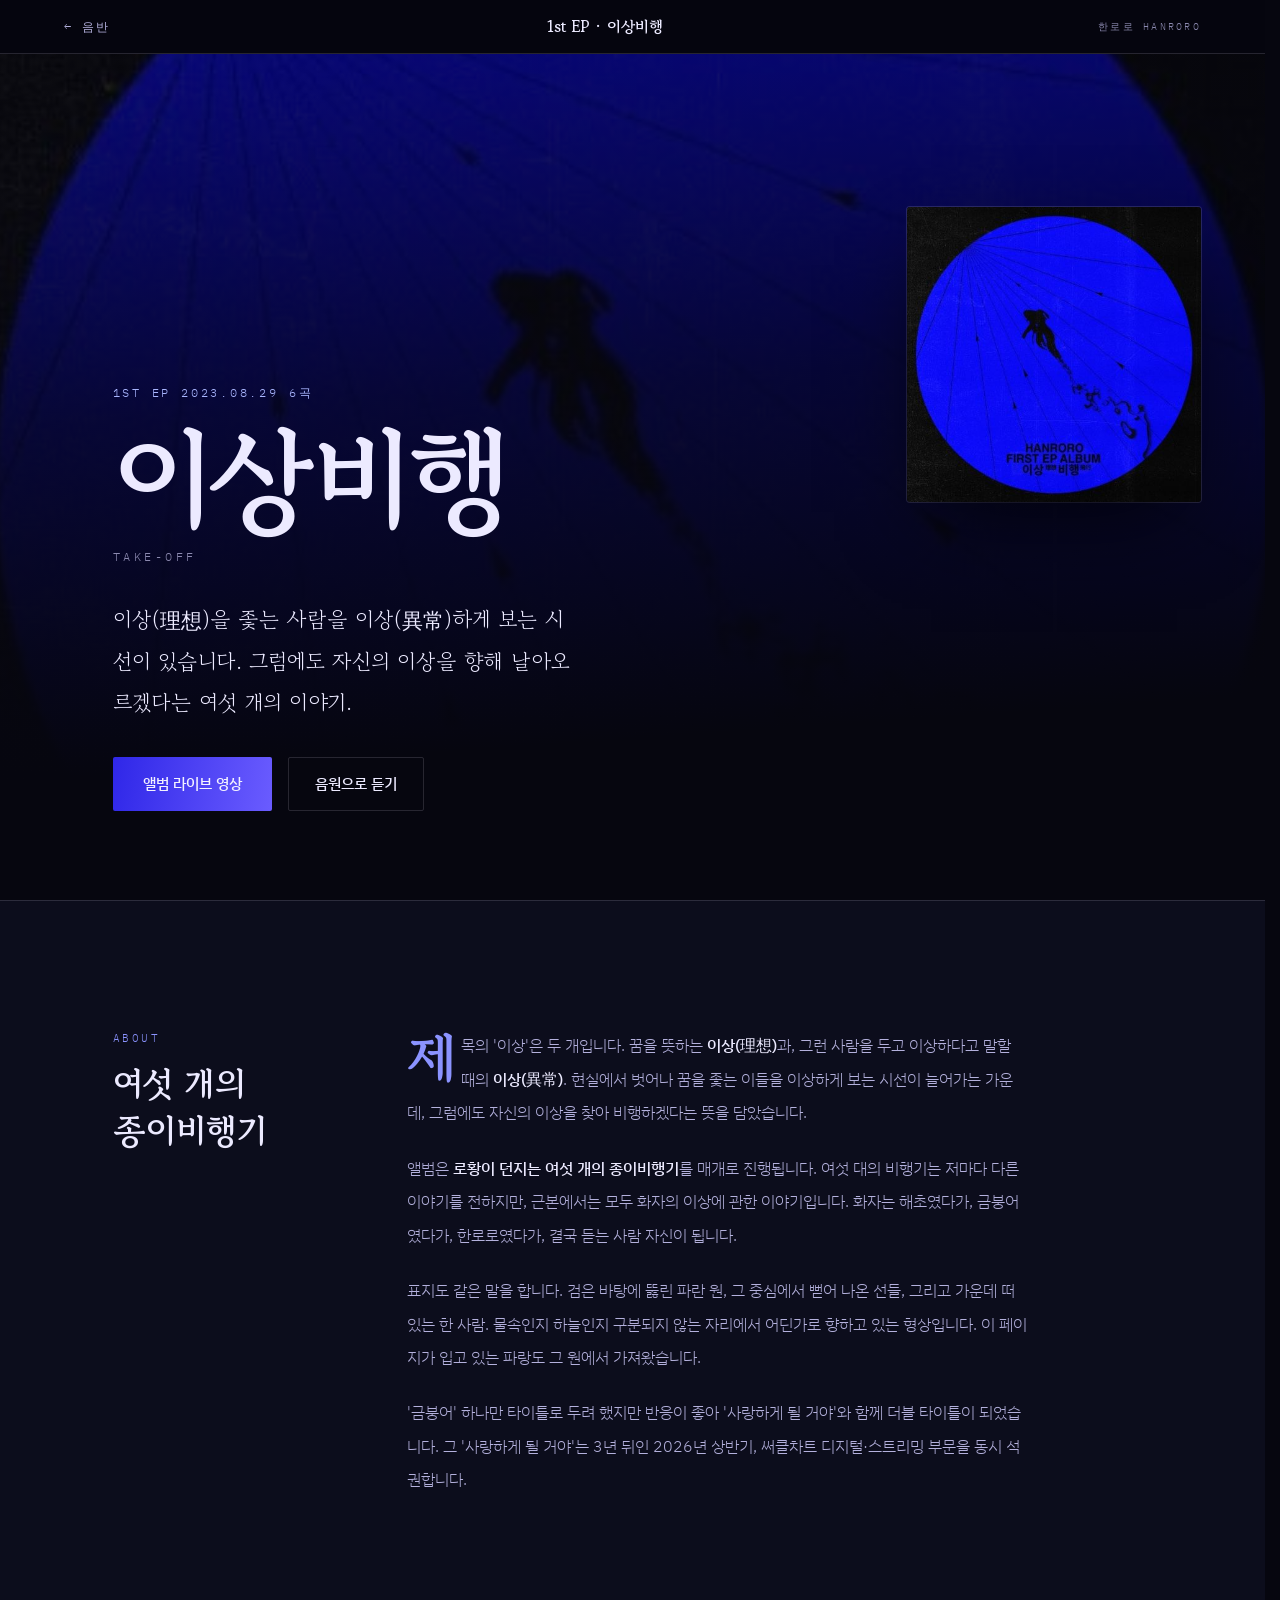
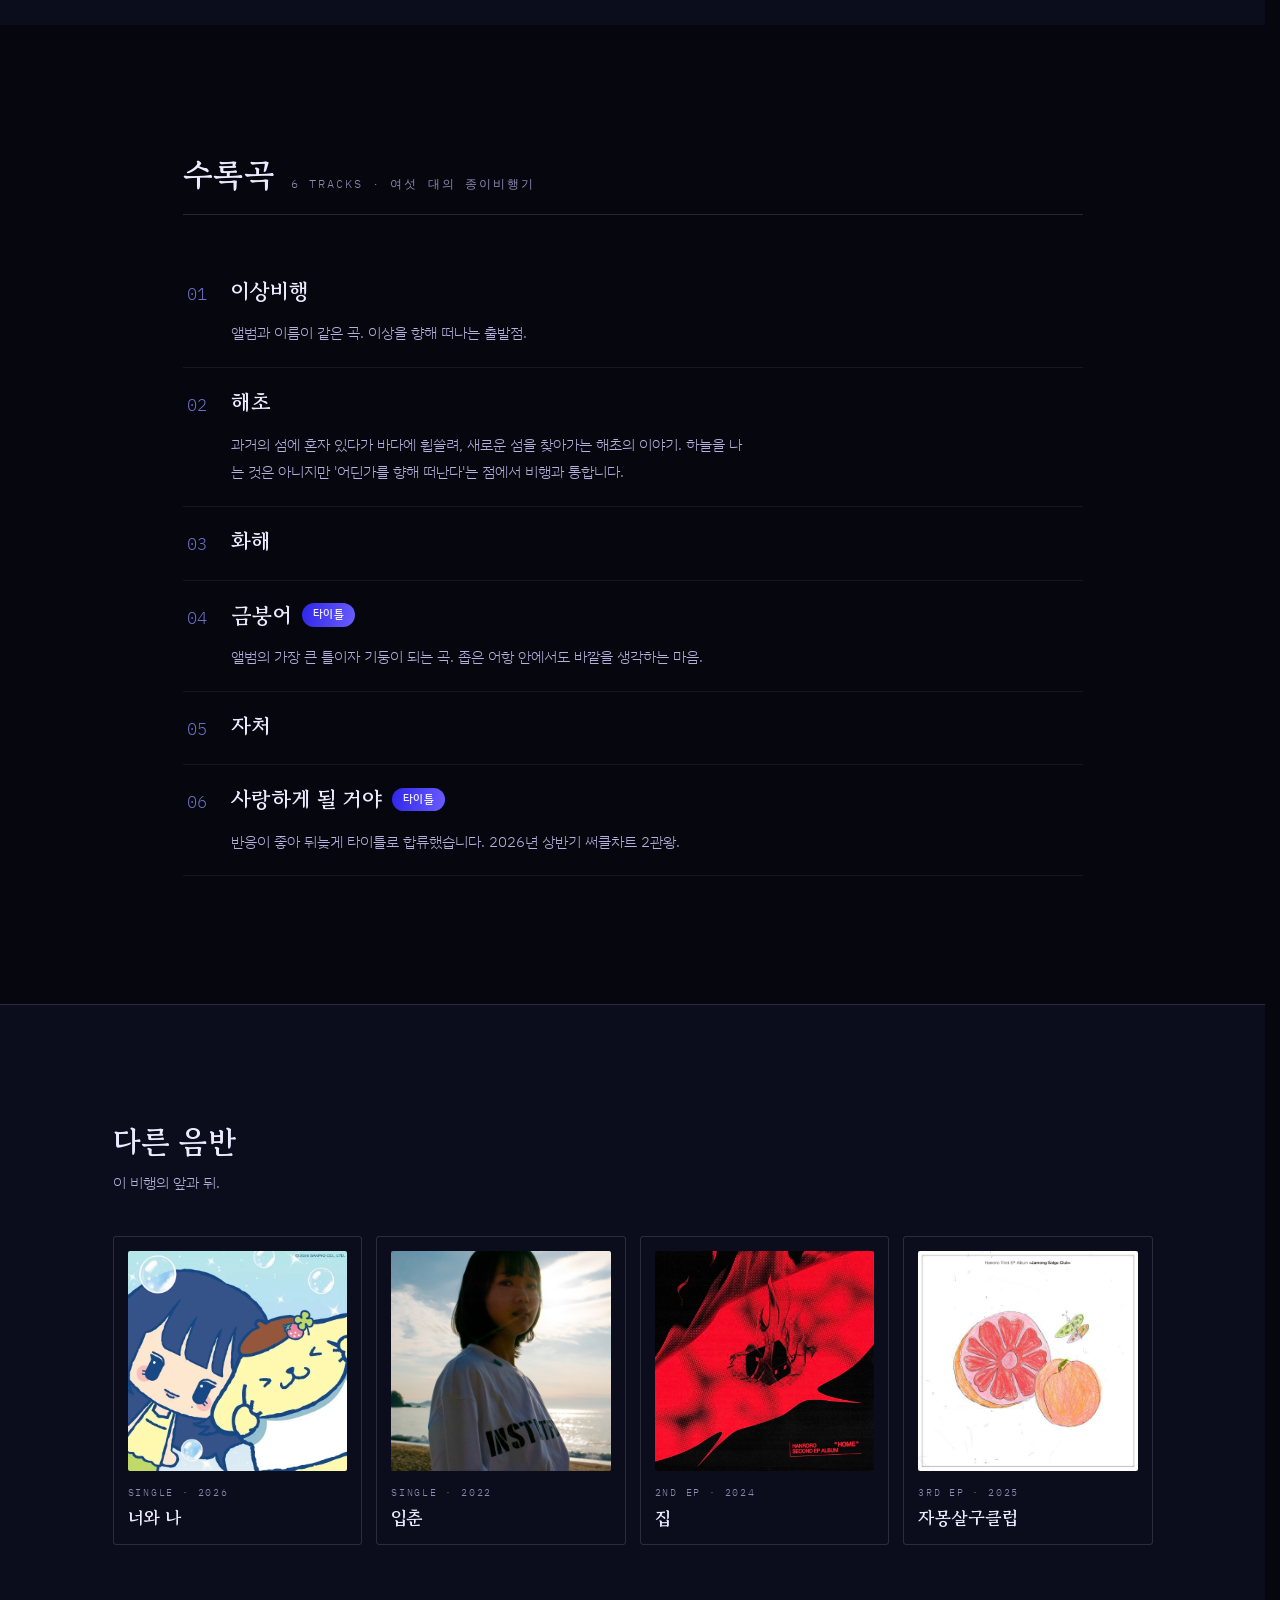
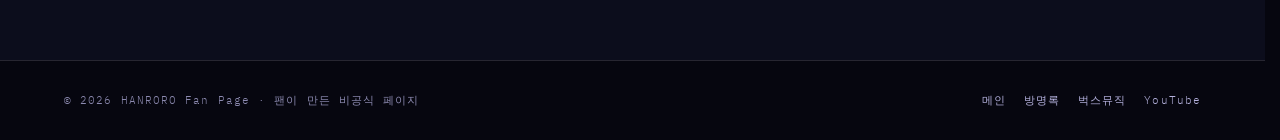
==== album-ep1.html @ 66813d61 "앨범 페이지 추가 및 디테일 조정" ====
<!DOCTYPE html>
<html lang="ko" data-album="ep1">
<head>
<meta charset="UTF-8">
<title>이상비행 — 한로로 HANRORO</title>
<meta name="viewport" content="width=device-width, initial-scale=1.0">
<meta name="description" content="한로로 1st EP 〈이상비행〉(2023.08.29) 앨범 소개와 수록곡 여섯 곡.">
<link rel="preconnect" href="https://fonts.googleapis.com">
<link rel="preconnect" href="https://fonts.gstatic.com" crossorigin>
<link href="https://fonts.googleapis.com/css2?family=Gowun+Batang:wght@400;700&family=IBM+Plex+Sans+KR:wght@300;400;500;600&family=IBM+Plex+Mono:wght@400;500&display=swap" rel="stylesheet">
<link rel="stylesheet" href="css/style.css">
<link rel="stylesheet" href="css/album.css">
<link rel="stylesheet" href="https://unpkg.com/aos@2.3.1/dist/aos.css">
</head>
<body>

<header class="ah">
  <a class="ah-back" href="index.html#records">← 음반</a>
  <span class="ah-mid">1st EP · 이상비행</span>
  <a class="ah-logo" href="index.html">한로로 HANRORO</a>
</header>

<section class="stage">
  <div class="stage-art" aria-hidden="true"></div>
  <figure class="stage-cover">
    <img src="img/cover-ep1.jpg" alt="〈이상비행〉 앨범 표지 — 검은 바탕에 파란 원과 잠수부">
  </figure>
  <div class="stage-inner">
    <p class="stage-kicker"><span>1st EP</span><span>2023.08.29</span><span>6곡</span></p>
    <h1 class="stage-title">이상비행</h1>
    <p class="stage-en">Take-off</p>
    <p class="stage-lede">
      이상(理想)을 좇는 사람을 이상(異常)하게 보는 시선이 있습니다.
      그럼에도 자신의 이상을 향해 날아오르겠다는 여섯 개의 이야기.
    </p>
    <div class="stage-actions">
      <a class="btn" href="https://www.youtube.com/watch?v=db3vhwQcQPM" target="_blank" rel="noopener">앨범 라이브 영상</a>
      <a class="btn btn-ghost" href="https://music.bugs.co.kr/artist/20155724/albums" target="_blank" rel="noopener">음원으로 듣기</a>
    </div>
  </div>
</section>

<section class="note">
  <div class="note-inner">
    <div class="note-head" data-aos="fade-up">
      <span class="note-eyebrow">About</span>
      <h2 class="note-title">여섯 개의<br>종이비행기</h2>
    </div>
    <div class="note-body" data-aos="fade-up">
      <p>
        제목의 '이상'은 두 개입니다. 꿈을 뜻하는 <strong>이상(理想)</strong>과,
        그런 사람을 두고 이상하다고 말할 때의 <strong>이상(異常)</strong>.
        현실에서 벗어나 꿈을 좇는 이들을 이상하게 보는 시선이 늘어가는 가운데,
        그럼에도 자신의 이상을 찾아 비행하겠다는 뜻을 담았습니다.
      </p>
      <p>
        앨범은 <strong>로황이 던지는 여섯 개의 종이비행기</strong>를 매개로 진행됩니다.
        여섯 대의 비행기는 저마다 다른 이야기를 전하지만,
        근본에서는 모두 화자의 이상에 관한 이야기입니다.
        화자는 해초였다가, 금붕어였다가, 한로로였다가, 결국 듣는 사람 자신이 됩니다.
      </p>
      <p>
        표지도 같은 말을 합니다. 검은 바탕에 뚫린 파란 원, 그 중심에서 뻗어 나온
        선들, 그리고 가운데 떠 있는 한 사람. 물속인지 하늘인지 구분되지 않는 자리에서
        어딘가로 향하고 있는 형상입니다. 이 페이지가 입고 있는 파랑도 그 원에서 가져왔습니다.
      </p>
      <p>
        '금붕어' 하나만 타이틀로 두려 했지만 반응이 좋아
        '사랑하게 될 거야'와 함께 더블 타이틀이 되었습니다.
        그 '사랑하게 될 거야'는 3년 뒤인 2026년 상반기,
        써클차트 디지털·스트리밍 부문을 동시 석권합니다.
      </p>
    </div>
  </div>
</section>

<section class="list">
  <div class="list-inner">
    <div class="list-head" data-aos="fade-up">
      <h2>수록곡</h2>
      <span class="list-meta">6 TRACKS · 여섯 대의 종이비행기</span>
    </div>
    <ol class="tl">
      <li data-aos="fade-up">
        <span class="tl-n">01</span>
        <h3>이상비행</h3>
        <p class="tl-note">앨범과 이름이 같은 곡. 이상을 향해 떠나는 출발점.</p>
      </li>
      <li data-aos="fade-up">
        <span class="tl-n">02</span>
        <h3>해초</h3>
        <p class="tl-note">과거의 섬에 혼자 있다가 바다에 휩쓸려, 새로운 섬을 찾아가는 해초의 이야기. 하늘을 나는 것은 아니지만 '어딘가를 향해 떠난다'는 점에서 비행과 통합니다.</p>
      </li>
      <li data-aos="fade-up">
        <span class="tl-n">03</span>
        <h3>화해</h3>
      </li>
      <li data-aos="fade-up">
        <span class="tl-n">04</span>
        <h3>금붕어 <span class="trk-flag">타이틀</span></h3>
        <p class="tl-note">앨범의 가장 큰 틀이자 기둥이 되는 곡. 좁은 어항 안에서도 바깥을 생각하는 마음.</p>
      </li>
      <li data-aos="fade-up">
        <span class="tl-n">05</span>
        <h3>자처</h3>
      </li>
      <li data-aos="fade-up">
        <span class="tl-n">06</span>
        <h3>사랑하게 될 거야 <span class="trk-flag">타이틀</span></h3>
        <p class="tl-note">반응이 좋아 뒤늦게 타이틀로 합류했습니다. 2026년 상반기 써클차트 2관왕.</p>
      </li>
    </ol>
  </div>
</section>

<section class="sibs">
  <div class="sibs-head">
    <h2>다른 음반</h2>
    <p>이 비행의 앞과 뒤.</p>
  </div>
  <div class="sib-grid">
    <a class="sib" href="album-youandi.html">
      <img src="img/cover-youandi.jpg" alt="" loading="lazy">
      <span class="k">Single · 2026</span>
      <h3>너와 나</h3>
    </a>
    <a class="sib" href="album-single.html">
      <img src="img/cover-single.jpg" alt="" loading="lazy">
      <span class="k">Single · 2022</span>
      <h3>입춘</h3>
    </a>
    <a class="sib" href="album-ep2.html">
      <img src="img/cover-ep2.jpg" alt="" loading="lazy">
      <span class="k">2nd EP · 2024</span>
      <h3>집</h3>
    </a>
    <a class="sib" href="album-ep3.html">
      <img src="img/cover-ep3.jpg" alt="" loading="lazy">
      <span class="k">3rd EP · 2025</span>
      <h3>자몽살구클럽</h3>
    </a>
  </div>
</section>

<footer class="af">
  <span>© 2026 HANRORO Fan Page · 팬이 만든 비공식 페이지</span>
  <span class="af-links">
    <a href="index.html">메인</a>
    <a href="guestbook.html">방명록</a>
    <a href="https://music.bugs.co.kr/artist/20155724" target="_blank" rel="noopener">벅스뮤직</a>
    <a href="https://www.youtube.com/channel/UCrDa_5OU-rhvXqWlPx5hgKQ" target="_blank" rel="noopener">YouTube</a>
  </span>
</footer>

<script src="https://unpkg.com/aos@2.3.1/dist/aos.js"></script>
<script>
  AOS.init({
    once: true, duration: 700, easing: 'ease-out-cubic', offset: 60,
    disable: () => window.matchMedia('(prefers-reduced-motion: reduce)').matches
  });
</script>

</body>
</html>
---- css/style.css ----
/* ============================================================
   한로로 HANRORO — 팬사이트
   컨셉: "쓰는 사람". 가사보다 산문을 먼저 쓰는 국문학도.
         페이지 전체를 한 권의 책처럼.
   팔레트: '입춘' — 아직 어두운데 봄이라 부르는 날.
         먹밤 바탕 위로 자몽(루비)·살구(앰버)의 여명이 튼다.
   ============================================================ */

:root {
  /* 브랜드 원색 — 자몽·살구 과육. 두 테마에서 동일하게 유지된다.
     채움(버튼·배지·그라디언트 선)에만 쓴다. 글자색으로는 쓰지 말 것. */
  --brand-1: #e05a7a;   /* 자몽 */
  --brand-2: #f0a45c;   /* 살구 */
  --btn-ink: #16121a;   /* 브랜드색으로 채운 면 위에 얹는 글자색 */

  --serif: 'Gowun Batang', 'Nanum Myeongjo', serif;
  --sans:  'IBM Plex Sans KR', 'Malgun Gothic', sans-serif;
  --mono:  'IBM Plex Mono', 'Nanum Gothic Coding', monospace;

  --gutter: clamp(20px, 6vw, 80px);
  --maxw: 1120px;
  --band: clamp(72px, 11vw, 140px);
}

/* ── 밤 (기본) — '입춘'. 아직 어두운데 봄이라 부르는 날 ────────── */
:root, :root[data-theme="dark"] {
  --bg:         #13141b;
  --surface:    #1a1b25;
  --surface-2:  #22232f;
  --text:       #f3ede3;
  --text-dim:   #a8a3b2;
  --text-far:   #8a8697;
  /* 글자용 강조 — 배경 대비를 맞춘 값 */
  --grapefruit: #e05a7a;
  --apricot:    #f0a45c;
  --line:       rgba(243,237,227,0.13);
  --line-soft:  rgba(243,237,227,0.07);

  --header-bg:  rgba(19,20,27,0.82);
  --photo-scrim: linear-gradient(transparent, rgba(19,20,27,0.9));
  --hero-filter: grayscale(0.35) contrast(1.06);
  --hero-veil:
    radial-gradient(120% 80% at 78% 18%, rgba(224,90,122,0.20) 0%, transparent 55%),
    radial-gradient(90% 70% at 12% 92%, rgba(240,164,92,0.18) 0%, transparent 60%),
    linear-gradient(180deg, rgba(19,20,27,0.72) 0%, rgba(19,20,27,0.58) 38%, rgba(19,20,27,0.95) 88%, #13141b 100%);
  --scrim:      rgba(10,10,14,0.55);
  --shadow-lift: 0 12px 30px rgba(224,90,122,0.30);
}

/* ── 낮 — 자몽살구클럽 표지의 과육색. 밝고 부드럽게 ──────────── */
:root[data-theme="light"] {
  --bg:         #fff7f3;
  --surface:    #fdeee6;
  --surface-2:  #f8ddd2;
  --text:       #3a2a2c;
  --text-dim:   #5e484c;
  --text-far:   #7f676b;
  /* 밝은 바탕에서 읽히도록 원색보다 어둡게 조정한 값 */
  --grapefruit: #c33a60;
  --apricot:    #94540b;
  --line:       rgba(58,42,44,0.15);
  --line-soft:  rgba(58,42,44,0.07);

  --header-bg:  rgba(255,247,243,0.85);
  --photo-scrim: linear-gradient(transparent, rgba(58,42,44,0.72));
  --hero-filter: saturate(1.05) contrast(1.02);
  --hero-veil:
    radial-gradient(120% 80% at 78% 18%, rgba(224,90,122,0.22) 0%, transparent 58%),
    radial-gradient(90% 70% at 12% 92%, rgba(240,164,92,0.28) 0%, transparent 62%),
    linear-gradient(180deg, rgba(255,247,243,0.82) 0%, rgba(255,247,243,0.74) 38%, rgba(255,247,243,0.95) 88%, #fff7f3 100%);
  --scrim:      rgba(90,60,62,0.35);
  --shadow-lift: 0 12px 30px rgba(195,58,96,0.24);
}

/* 테마 전환 시 색이 툭 끊기지 않게 */
body, header, .link-card, .record, .gb-entry, .swal2-popup {
  transition:background-color .32s ease, color .32s ease, border-color .32s ease;
}

* { margin:0; padding:0; box-sizing:border-box; }

html {
  scroll-behavior:smooth;
  scrollbar-gutter:stable;
  scroll-padding-top:90px;
}

body {
  font-family:var(--sans);
  font-weight:300;
  background:var(--bg);
  color:var(--text);
  line-height:1.75;
  -webkit-font-smoothing:antialiased;
  overflow-x:hidden;
}

h1, h2, h3, h4 { font-family:var(--serif); font-weight:700; line-height:1.35; }
img { display:block; max-width:100%; }
ul, ol { list-style:none; }

a { color:inherit; }
a:focus-visible,
button:focus-visible,
input:focus-visible,
textarea:focus-visible {
  outline:2px solid var(--apricot);
  outline-offset:3px;
  border-radius:2px;
}

/* ── 원고지 — 이 사이트의 시그니처.
      국문학도가 쓰던 200자 원고지 칸. 순수 CSS. ────────────── */
.manuscript {
  background-image:
    repeating-linear-gradient(to right,  var(--line-soft) 0 1px, transparent 1px 46px),
    repeating-linear-gradient(to bottom, var(--line-soft) 0 1px, transparent 1px 46px);
  background-position:center;
}

/* ── 공통 레이아웃 ─────────────────────────────────────────── */
.band { padding:var(--band) var(--gutter); }
.wrap { max-width:var(--maxw); margin:0 auto; }
.wrap-narrow { max-width:720px; margin:0 auto; }

.eyebrow {
  font-family:var(--mono);
  font-size:0.7rem;
  font-weight:500;
  letter-spacing:0.24em;
  text-transform:uppercase;
  color:var(--grapefruit);
  display:block;
  margin-bottom:14px;
}
.band-title {
  font-size:clamp(1.85rem, 4vw, 2.7rem);
  letter-spacing:-0.01em;
  margin-bottom:12px;
}
.band-sub {
  color:var(--text-dim);
  font-size:1rem;
  max-width:56ch;
  margin-bottom:clamp(38px, 6vw, 64px);
}

/* ── 헤더 ─────────────────────────────────────────────────── */
header {
  position:sticky; top:0; z-index:50;
  display:flex; align-items:center; justify-content:space-between;
  gap:20px;
  padding:16px var(--gutter);
  background:var(--header-bg);
  backdrop-filter:blur(14px) saturate(1.3);
  border-bottom:1px solid var(--line);
}
header .logo {
  font-family:var(--serif);
  font-size:1.15rem; font-weight:700; letter-spacing:0.02em;
  color:var(--text); text-decoration:none;
  display:flex; align-items:baseline; gap:9px;
  flex-shrink:0;
}
header .logo em {
  font-family:var(--mono); font-style:normal;
  font-size:0.62rem; font-weight:400; letter-spacing:0.22em;
  color:var(--text-far);
}
header nav { display:flex; flex-wrap:wrap; justify-content:flex-end; gap:4px 26px; }
header nav a {
  color:var(--text-dim); text-decoration:none;
  font-size:0.87rem; font-weight:400;
  position:relative; padding:2px 0;
  transition:color .22s ease;
}
header nav a::after {
  content:''; position:absolute; left:0; bottom:0;
  width:100%; height:1px; background:var(--grapefruit);
  transform:scaleX(0); transform-origin:right;
  transition:transform .28s cubic-bezier(.4,0,.2,1);
}
header nav a:hover { color:var(--text); }
header nav a:hover::after { transform:scaleX(1); transform-origin:left; }
header nav a.is-current { color:var(--apricot); }

.head-right { display:flex; align-items:center; gap:clamp(14px, 2.5vw, 26px); }

/* 테마 토글 — 해/달이 교차하며 회전한다 */
.theme-toggle {
  position:relative; flex-shrink:0;
  width:38px; height:38px; padding:0;
  display:grid; place-items:center;
  background:none; border:1px solid var(--line); border-radius:50%;
  color:var(--text-dim); cursor:pointer;
  transition:color .22s ease, border-color .22s ease, background .22s ease;
}
.theme-toggle:hover { color:var(--apricot); border-color:var(--apricot); background:var(--surface); }
.theme-toggle svg {
  grid-area:1/1; width:17px; height:17px;
  transition:opacity .3s ease, transform .45s cubic-bezier(.4,0,.2,1);
}
/* 밤에는 달, 낮에는 해 */
.theme-toggle .i-sun  { opacity:0; transform:rotate(-70deg) scale(0.5); }
.theme-toggle .i-moon { opacity:1; transform:rotate(0) scale(1); }
:root[data-theme="light"] .theme-toggle .i-sun  { opacity:1; transform:rotate(0) scale(1); }
:root[data-theme="light"] .theme-toggle .i-moon { opacity:0; transform:rotate(70deg) scale(0.5); }

/* ── 둥둥 뜨는 배지 ────────────────────────────────────────── */
.badge {
  position:absolute; z-index:3;
  font-family:var(--mono); font-size:0.64rem; font-weight:500;
  letter-spacing:0.13em; white-space:nowrap;
  padding:7px 15px; border-radius:999px;
  animation:badge-float 3.6s ease-in-out infinite;
}
.badge-solid {
  background:linear-gradient(100deg, var(--brand-1), var(--brand-2));
  color:var(--btn-ink); box-shadow:0 10px 26px rgba(224,90,122,0.34);
}
.badge-ghost {
  background:var(--surface); color:var(--text);
  border:1px solid var(--line);
  box-shadow:0 8px 22px var(--scrim);
}
/* 위치 — 사진 모서리에 살짝 걸치게 */
.badge-tl { top:16px;    left:-14px;  transform:rotate(-5deg); }
.badge-br { bottom:18px; right:-14px; transform:rotate(3deg); }
.badge-tr { top:18px;    right:16px; }
/* 히어로 오른쪽 빈 공간 — 가장 최근 성과를 띄운다 */
.hero-badge { top:clamp(88px, 15vh, 160px); right:var(--gutter); }
.badge-float-2 { animation-delay:-1.2s; }
.badge-float-3 { animation-delay:-2.4s; }

/* 회전이 걸린 배지는 회전을 유지한 채 떠야 한다 */
@keyframes badge-float {
  0%,100% { translate:0 0; }
  50%     { translate:0 -8px; }
}

/* ── 히어로 ───────────────────────────────────────────────── */
.hero {
  position:relative;
  min-height:clamp(560px, 92vh, 900px);
  display:flex; align-items:flex-end;
  padding:var(--gutter);
  padding-bottom:clamp(48px, 8vw, 96px);
  overflow:hidden;
}
.hero-bg {
  position:absolute; inset:0;
  background:url('../img/background.jpg') center 22%/cover no-repeat;
  filter:var(--hero-filter);
  transform:scale(1.04);
}
/* 테마 바탕이 사진을 덮고, 그 위로 자몽·살구 여명이 번진다 */
.hero-veil { position:absolute; inset:0; background:var(--hero-veil); }
.hero-grid { position:absolute; inset:0; opacity:0.55; }

.hero-inner { position:relative; z-index:2; width:100%; max-width:var(--maxw); margin:0 auto; }

.hero-mark {
  font-family:var(--mono);
  font-size:0.7rem; letter-spacing:0.3em; text-transform:uppercase;
  color:var(--apricot);
  display:flex; align-items:center; gap:14px;
  margin-bottom:22px;
}
.hero-mark::before {
  content:''; width:clamp(28px, 6vw, 56px); height:1px;
  background:var(--apricot); opacity:0.7;
}
.hero h1 {
  font-size:clamp(3.4rem, 14vw, 9rem);
  line-height:0.94;
  letter-spacing:-0.02em;
  margin-bottom:26px;
}
.hero h1 .rr {
  /* 이름의 '로로' = 길 로(路). 여명색으로 물든다. */
  background:linear-gradient(100deg, var(--grapefruit) 0%, var(--apricot) 100%);
  -webkit-background-clip:text; background-clip:text;
  -webkit-text-fill-color:transparent;
}
.hero-lede {
  font-family:var(--serif);
  font-size:clamp(1.05rem, 2.3vw, 1.45rem);
  line-height:1.9;
  color:var(--text);
  max-width:34ch;
  margin-bottom:14px;
}
.hero-meta {
  font-family:var(--mono);
  font-size:0.76rem; letter-spacing:0.06em;
  color:var(--text-far);
  margin-bottom:36px;
}
.hero-actions { display:flex; flex-wrap:wrap; align-items:center; gap:14px 22px; }

.btn {
  display:inline-flex; align-items:center; gap:10px;
  padding:14px 30px;
  font-family:var(--sans); font-size:0.92rem; font-weight:500;
  text-decoration:none; border:none; border-radius:2px; cursor:pointer;
  background:linear-gradient(100deg, var(--brand-1) 0%, var(--brand-2) 100%);
  color:var(--btn-ink);
  transition:transform .22s ease, box-shadow .22s ease;
}
.btn:hover { transform:translateY(-2px); box-shadow:var(--shadow-lift); }
.btn-ghost {
  background:none; color:var(--text);
  border:1px solid var(--line);
  padding:13px 26px;
}
.btn-ghost:hover { border-color:var(--apricot); color:var(--apricot); box-shadow:none; }

.hero-scroll {
  position:absolute; right:var(--gutter); bottom:clamp(48px, 8vw, 96px); z-index:2;
  font-family:var(--mono); font-size:0.64rem; letter-spacing:0.24em;
  color:var(--text-far); text-transform:uppercase;
  writing-mode:vertical-rl;
  display:flex; align-items:center; gap:12px;
}
.hero-scroll::after {
  content:''; width:1px; height:52px;
  background:linear-gradient(var(--text-far), transparent);
}

/* ── 프로필 ───────────────────────────────────────────────── */
.about { background:var(--bg); }
.about-grid {
  display:grid; grid-template-columns:minmax(0,340px) minmax(0,1fr);
  gap:clamp(32px, 5vw, 68px); align-items:start;
}
.about-photo { position:relative; }
.about-photo img {
  width:100%; aspect-ratio:3/4; object-fit:cover;
  border-radius:2px;
  filter:saturate(0.92);
}
.about-photo figcaption {
  font-family:var(--mono); font-size:0.68rem; letter-spacing:0.14em;
  color:var(--text-far); margin-top:12px;
}
.about-body p {
  font-size:1.02rem; line-height:2; color:var(--text-dim);
  margin-bottom:18px; max-width:62ch;
}
.about-body p strong { color:var(--text); font-weight:500; }

.about-meta {
  display:grid; grid-template-columns:repeat(auto-fit, minmax(150px,1fr));
  gap:1px; margin:34px 0;
  background:var(--line); border:1px solid var(--line);
}
.about-meta div { background:var(--bg); padding:16px 18px; }
.about-meta dt {
  font-family:var(--mono); font-size:0.64rem; letter-spacing:0.18em;
  text-transform:uppercase; color:var(--text-far); margin-bottom:6px;
}
.about-meta dd { font-size:0.94rem; color:var(--text); }

.pull {
  border-left:2px solid var(--grapefruit);
  padding:6px 0 6px 24px;
  margin-top:34px;
}
.pull p {
  font-family:var(--serif); font-size:clamp(1.1rem, 2.2vw, 1.35rem);
  line-height:1.9; color:var(--text); margin-bottom:12px;
}
.pull cite {
  font-family:var(--mono); font-style:normal;
  font-size:0.68rem; letter-spacing:0.12em; color:var(--text-far);
}

/* ── 자몽살구클럽 — 시그니처 섹션 ───────────────────────────── */
.club {
  position:relative;
  background:var(--surface);
  border-top:1px solid var(--line);
  border-bottom:1px solid var(--line);
  text-align:center;
  overflow:hidden;
}
.club-grid { position:absolute; inset:0; opacity:0.6; }
.club-glow {
  position:absolute; left:50%; top:-30%;
  width:min(760px, 130vw); aspect-ratio:1; transform:translateX(-50%);
  background:radial-gradient(circle, rgba(224,90,122,0.14) 0%, transparent 62%);
  pointer-events:none;
}
.club-inner { position:relative; z-index:1; }

.formula {
  font-family:var(--serif); font-weight:700;
  font-size:clamp(3rem, 12vw, 7rem);
  line-height:1; letter-spacing:0.04em;
  margin:8px 0 26px;
  display:flex; align-items:center; justify-content:center;
  gap:clamp(10px, 3vw, 26px); flex-wrap:wrap;
}
.formula .z { color:var(--text-far); }
.formula .op { color:var(--text-far); font-size:0.62em; }
.formula .inf {
  background:linear-gradient(100deg, var(--grapefruit), var(--apricot));
  -webkit-background-clip:text; background-clip:text;
  -webkit-text-fill-color:transparent;
}
.club-read {
  font-family:var(--serif);
  font-size:clamp(1.1rem, 2.6vw, 1.6rem);
  line-height:1.95; color:var(--text);
  max-width:30ch; margin:0 auto 22px;
}
.club-note {
  color:var(--text-dim); font-size:0.98rem; line-height:2;
  max-width:56ch; margin:0 auto 30px;
}
.club-tags { display:flex; flex-wrap:wrap; justify-content:center; gap:8px; }
.tag {
  font-family:var(--mono); font-size:0.72rem; letter-spacing:0.06em;
  padding:6px 14px; border:1px solid var(--line); border-radius:999px;
  color:var(--text-dim);
}
.tag-hot { border-color:rgba(224,90,122,0.5); color:var(--grapefruit); }

/* ── 음반 ─────────────────────────────────────────────────── */
.records { background:var(--bg); }
.record {
  display:grid; grid-template-columns:clamp(72px, 9vw, 104px) minmax(0,1fr) auto;
  gap:clamp(18px, 3.5vw, 36px); align-items:start;
  padding:clamp(26px, 4vw, 40px) 0;
  border-top:1px solid var(--line);
  text-decoration:none;
  transition:background .28s ease;
}
.record:last-of-type { border-bottom:1px solid var(--line); }
.record:hover { background:rgba(243,237,227,0.025); }
.record .cover { transition:transform .3s cubic-bezier(.2,.8,.3,1); }
.record:hover .cover { transform:translateY(-3px) scale(1.03); }
.record-no {
  display:block;
  font-family:var(--mono); font-size:0.7rem; letter-spacing:0.18em;
  text-transform:uppercase; color:var(--text-far); margin-bottom:6px;
}
.record-title {
  font-size:clamp(1.4rem, 3.2vw, 2.1rem);
  margin-bottom:8px;
  transition:color .24s ease;
}
.record:hover .record-title { color:var(--apricot); }
.record-desc { color:var(--text-dim); font-size:0.96rem; max-width:54ch; }
.record-tracks { display:flex; flex-wrap:wrap; gap:6px; margin-top:16px; }
.record-tracks li {
  font-family:var(--mono); font-size:0.72rem;
  color:var(--text-far);
  padding:4px 10px; border:1px solid var(--line-soft); border-radius:2px;
}
.record-tracks li.is-title {
  color:var(--apricot); border-color:rgba(240,164,92,0.35);
}
.record-date {
  font-family:var(--mono); font-size:0.74rem; letter-spacing:0.08em;
  color:var(--text-far); padding-top:11px; white-space:nowrap;
}

/* ── 앨범 커버 — 실제 표지 이미지(img/cover-*.jpg) ────────────
   브랜드 그라디언트는 이미지가 뜨기 전 자리를 잡아두는 바탕이다.
   ─────────────────────────────────────────────────────────── */
.cover {
  position:relative; aspect-ratio:1; overflow:hidden;
  background:linear-gradient(155deg, var(--brand-1), var(--brand-2));
  border-radius:3px; isolation:isolate;
}
.cover img { position:absolute; inset:0; width:100%; height:100%; object-fit:cover; }
.cover-sm { border-radius:2px; }

/* ── 행보 (타임라인) ───────────────────────────────────────── */
.activity { background:var(--surface); border-top:1px solid var(--line); }
.timeline { position:relative; max-width:760px; margin:0 auto; }
.timeline::before {
  content:''; position:absolute; left:7px; top:8px; bottom:8px; width:1px;
  background:linear-gradient(var(--grapefruit), var(--apricot), var(--line));
  opacity:0.45;
}
.tl-item { position:relative; padding:0 0 clamp(28px,4vw,40px) 40px; }
.tl-item:last-child { padding-bottom:0; }
.tl-item::before {
  content:''; position:absolute; left:3px; top:9px;
  width:9px; height:9px; border-radius:50%;
  background:var(--text-far); border:2px solid var(--surface);
  box-shadow:0 0 0 3px var(--surface);
}
.tl-item.is-next::before { background:var(--grapefruit); }
.tl-date {
  font-family:var(--mono); font-size:0.73rem; letter-spacing:0.1em;
  color:var(--text-far);
  display:flex; align-items:center; flex-wrap:wrap; gap:9px;
}
.tl-flag {
  font-family:var(--mono); font-size:0.62rem; font-weight:500;
  letter-spacing:0.14em; text-transform:uppercase;
  /* 채움 칩으로 두면 밤/낮 중 한쪽에서 대비가 4.5:1 아래로 떨어진다 → 외곽선 */
  color:var(--grapefruit); background:none;
  border:1px solid var(--grapefruit);
  padding:2px 9px; border-radius:999px;
}
.tl-item h3 { font-size:clamp(1.1rem, 2.2vw, 1.3rem); margin:8px 0 6px; }
/* :not(.tl-date) — 날짜도 <p>라서, 특정도 높은 이 규칙이 .tl-date를 덮어쓴다 */
.tl-item p:not(.tl-date) { color:var(--text-dim); font-size:0.94rem; max-width:56ch; }

/* ── 링크 그리드 ──────────────────────────────────────────── */
.links { background:var(--bg); }
/* 카드 6개가 3열 2행, 사진은 오른쪽 열에서 2행을 세로로 관통 */
.link-grid {
  display:grid;
  grid-template-columns:repeat(3, minmax(0,1fr)) minmax(190px, 0.9fr);
  gap:1px; background:var(--line); border:1px solid var(--line);
}
.link-card {
  background:var(--bg); padding:clamp(24px,3.5vw,34px);
  text-decoration:none; display:flex; flex-direction:column; gap:9px;
  transition:background .28s ease;
}
.link-card:hover { background:var(--surface-2); }
.link-card .k {
  font-family:var(--mono); font-size:0.66rem; letter-spacing:0.18em;
  text-transform:uppercase; color:var(--grapefruit);
}
.link-card h3 { font-size:1.18rem; transition:color .24s ease; }
.link-card:hover h3 { color:var(--apricot); }
.link-card p { color:var(--text-dim); font-size:0.9rem; line-height:1.8; }
.link-card .go {
  font-family:var(--mono); font-size:0.72rem; color:var(--text-far);
  margin-top:auto; padding-top:12px;
  transition:color .24s ease, transform .24s ease;
}
.link-card:hover .go { color:var(--apricot); transform:translateX(4px); }

.link-photo {
  grid-column:4; grid-row:1 / span 2;
  position:relative; overflow:hidden; background:var(--surface-2); min-height:230px;
}
.link-photo img {
  position:absolute; inset:0; width:100%; height:100%; object-fit:cover;
  filter:saturate(0.9); transition:transform .8s cubic-bezier(.2,.7,.3,1);
}
.link-photo:hover img { transform:scale(1.05); }
.link-photo figcaption {
  position:absolute; left:0; right:0; bottom:0; z-index:1;
  padding:20px 22px;
  background:linear-gradient(transparent, rgba(19,20,27,0.9));
  font-family:var(--mono); font-size:0.7rem; letter-spacing:0.14em;
  color:var(--text);
}

/* ── 방명록 CTA ───────────────────────────────────────────── */
.cta {
  background:var(--surface);
  border-top:1px solid var(--line);
  text-align:center;
}
.cta h2 { font-size:clamp(1.7rem, 4vw, 2.5rem); margin-bottom:14px; }
.cta p { color:var(--text-dim); max-width:46ch; margin:0 auto 30px; }

/* ── 푸터 ─────────────────────────────────────────────────── */
footer {
  background:var(--bg);
  border-top:1px solid var(--line);
  padding:clamp(44px,6vw,68px) var(--gutter) 34px;
}
.foot-grid {
  max-width:var(--maxw); margin:0 auto;
  display:flex; flex-wrap:wrap; justify-content:space-between; gap:32px;
  padding-bottom:32px; border-bottom:1px solid var(--line);
}
.foot-brand .logo {
  font-family:var(--serif); font-size:1.3rem; font-weight:700;
  color:var(--text); text-decoration:none;
}
.foot-brand p {
  font-family:var(--mono); font-size:0.7rem; letter-spacing:0.12em;
  color:var(--text-far); margin-top:8px;
}
.foot-col h4 {
  font-family:var(--mono); font-size:0.64rem; font-weight:500;
  letter-spacing:0.2em; text-transform:uppercase;
  color:var(--text-far); margin-bottom:14px;
}
.foot-col a {
  display:block; color:var(--text-dim); text-decoration:none;
  font-size:0.88rem; padding:4px 0;
  transition:color .2s ease;
}
.foot-col a:hover { color:var(--apricot); }
.foot-base {
  max-width:var(--maxw); margin:0 auto; padding-top:24px;
  display:flex; flex-wrap:wrap; justify-content:space-between; gap:10px;
  font-family:var(--mono); font-size:0.68rem; letter-spacing:0.06em;
  color:var(--text-far);
}

/* ── 방명록 ───────────────────────────────────────────────── */
.guestbook { background:var(--bg); }
.gb-form {
  max-width:640px; margin:0 auto clamp(44px,6vw,66px);
  display:flex; flex-direction:column; gap:12px;
}
.gb-form input, .gb-form textarea {
  font-family:var(--sans); font-weight:300; font-size:0.98rem;
  color:var(--text);
  padding:15px 17px;
  border:1px solid var(--line); border-radius:2px;
  background:var(--surface);
  transition:border-color .22s ease, background .22s ease;
}
.gb-form input::placeholder, .gb-form textarea::placeholder { color:var(--text-far); }
.gb-form textarea { resize:vertical; min-height:120px; line-height:1.85; }
.gb-form input:focus, .gb-form textarea:focus {
  outline:none; border-color:var(--grapefruit); background:var(--surface-2);
}
.gb-form button {
  align-self:flex-start; margin-top:4px;
  padding:14px 32px;
  font-family:var(--sans); font-size:0.92rem; font-weight:500;
  border:none; border-radius:2px; cursor:pointer;
  background:linear-gradient(100deg, var(--grapefruit), var(--apricot));
  color:#16121a;
  transition:transform .22s ease, box-shadow .22s ease;
}
.gb-form button:hover { transform:translateY(-2px); box-shadow:var(--shadow-lift); }

.gb-list { max-width:760px; margin:0 auto; display:flex; flex-direction:column; }
.gb-entry {
  border-top:1px solid var(--line);
  padding:24px 0;
}
.gb-entry:last-child { border-bottom:1px solid var(--line); }
.gb-entry-head {
  display:flex; justify-content:space-between; align-items:baseline;
  gap:12px; margin-bottom:10px;
}
.gb-entry-name {
  font-family:var(--serif); font-weight:700; font-size:1.05rem;
  color:var(--apricot);
}
.gb-entry-time {
  font-family:var(--mono); font-size:0.7rem; letter-spacing:0.05em;
  color:var(--text-far); white-space:nowrap;
}
.gb-entry-msg {
  color:var(--text-dim); line-height:1.95; font-size:0.98rem;
  word-break:break-word; white-space:pre-wrap;
}
/* 인라인 편집 중에는 pre-wrap 해제 — 템플릿 리터럴 들여쓰기가
   빈 줄로 새어나오는 것을 막는다 */
.gb-entry-msg:has(.gb-edit-textarea) { white-space:normal; }
.gb-empty {
  text-align:center; color:var(--text-far);
  font-family:var(--serif); font-size:1.05rem;
  padding:56px 20px; border-top:1px solid var(--line);
}

.gb-entry-actions { display:flex; gap:8px; margin-top:14px; }
.gb-entry-actions button, .gb-edit-actions button {
  font-family:var(--mono); font-size:0.7rem; letter-spacing:0.08em;
  border:1px solid var(--line); background:none; color:var(--text-far);
  border-radius:2px; padding:6px 14px; cursor:pointer;
  transition:color .2s ease, border-color .2s ease;
}
.gb-btn-edit:hover { color:var(--apricot); border-color:var(--apricot); }
.gb-btn-delete:hover { color:var(--grapefruit); border-color:var(--grapefruit); }

.gb-edit-textarea, .gb-edit-password {
  width:100%; font-family:var(--sans); font-weight:300; color:var(--text);
  padding:12px 14px; border:1px solid var(--line); border-radius:2px;
  background:var(--surface); margin-bottom:8px;
}
.gb-edit-textarea { font-size:0.96rem; resize:vertical; min-height:90px; line-height:1.85; }
.gb-edit-password { font-size:0.9rem; }
.gb-edit-textarea::placeholder, .gb-edit-password::placeholder { color:var(--text-far); }
.gb-edit-textarea:focus, .gb-edit-password:focus { outline:none; border-color:var(--grapefruit); }
.gb-edit-actions { display:flex; gap:8px; }
.gb-btn-save:hover { color:var(--apricot); border-color:var(--apricot); }
.gb-btn-cancel:hover { color:var(--text); border-color:var(--text-dim); }

/* ── 모달 (SweetAlert2) ──────────────────────────────────────
   JS에서 buttonsStyling:false + customClass로 넘기므로
   인라인 스타일과 싸울 일이 없다 → !important 최소화.
   ─────────────────────────────────────────────────────────── */
.swal2-container { backdrop-filter:blur(5px); }
.swal2-container.swal2-backdrop-show { background:var(--scrim); }

.hr-swal {
  position:relative; overflow:hidden;
  width:min(30rem, calc(100vw - 40px));
  padding:0 0 26px;
  background:var(--surface);
  color:var(--text);
  border:1px solid var(--line);
  border-radius:6px;
  box-shadow:0 30px 70px var(--scrim);
}
/* 상단 여명 띠 — 사이트 전체와 같은 그라디언트 */
.hr-swal::before {
  content:''; position:absolute; top:0; left:0; right:0; height:3px;
  background:linear-gradient(100deg, var(--brand-1), var(--brand-2));
}
.hr-swal .swal2-icon { margin:30px auto 4px; border-width:2px; }
.hr-swal .swal2-icon.swal2-warning { border-color:var(--brand-1); color:var(--brand-1); }
.hr-swal .swal2-icon.swal2-error   { border-color:var(--brand-1); color:var(--brand-1); }
.hr-swal .swal2-icon.swal2-error [class^='swal2-x-mark-line'] { background-color:var(--brand-1); }
.hr-swal .swal2-icon.swal2-success { border-color:var(--brand-2); color:var(--brand-2); }
.hr-swal .swal2-icon.swal2-success [class^='swal2-success-line'] { background-color:var(--brand-2); }
.hr-swal .swal2-icon.swal2-success .swal2-success-ring { border-color:rgba(240,164,92,0.35); }

.hr-swal-title {
  font-family:var(--serif); font-weight:700;
  font-size:1.32rem; color:var(--text);
  padding:26px 30px 0;
}
.hr-swal .swal2-icon + .hr-swal-title { padding-top:6px; }
.hr-swal-text {
  font-family:var(--sans); font-weight:300;
  font-size:0.94rem; line-height:1.85; color:var(--text-dim);
  margin:10px 0 0; padding:0 30px;
}
.hr-swal-input {
  font-family:var(--sans); font-weight:300; font-size:0.96rem;
  width:calc(100% - 60px); height:auto; margin:20px 30px 0;
  padding:13px 16px;
  color:var(--text); background:var(--bg);
  border:1px solid var(--line); border-radius:2px;
  box-shadow:none; transition:border-color .2s ease;
}
.hr-swal-input::placeholder { color:var(--text-far); }
.hr-swal-input:focus { border-color:var(--brand-1); box-shadow:none; outline:none; }
.hr-swal-invalid {
  font-family:var(--mono); font-size:0.72rem; letter-spacing:0.04em;
  background:none; color:var(--grapefruit);
  padding:10px 30px 0; margin:0;
}
.hr-swal-invalid::before { display:none; }

.hr-swal-actions { padding:0 30px; margin:26px 0 0; gap:10px; justify-content:flex-end; }
.hr-swal-confirm, .hr-swal-cancel {
  font-family:var(--sans); font-size:0.88rem; font-weight:500;
  padding:12px 26px; border-radius:2px; cursor:pointer;
  transition:transform .2s ease, box-shadow .2s ease, border-color .2s ease, color .2s ease;
}
.hr-swal-confirm {
  border:none; color:var(--btn-ink);
  background:linear-gradient(100deg, var(--brand-1), var(--brand-2));
}
.hr-swal-confirm:hover { transform:translateY(-2px); box-shadow:var(--shadow-lift); }
.hr-swal-cancel {
  background:none; color:var(--text-dim);
  border:1px solid var(--line);
}
.hr-swal-cancel:hover { color:var(--text); border-color:var(--text-dim); }

.hr-swal-text strong { color:var(--text); font-weight:500; }

/* 토스트 — 우상단에 잠깐 뜨는 확인용.
   swal2 자체 토스트 배치(.swal2-toast)는 건드리지 않고 색과 여백만 맞춘다 */
.swal2-toast.hr-swal { width:auto; padding:6px 16px 6px 6px; }
.swal2-toast .hr-swal-title { padding:0; margin:0; font-size:0.95rem; }
.swal2-toast .swal2-icon { margin:0 12px 0 0; }
.swal2-timer-progress-bar { background:linear-gradient(90deg, var(--brand-1), var(--brand-2)); }

/* 등장/퇴장 — 아래에서 살짝 떠오른다 */
@keyframes hr-swal-in {
  from { opacity:0; transform:translateY(14px) scale(0.97); }
  to   { opacity:1; transform:none; }
}
@keyframes hr-swal-out {
  to { opacity:0; transform:translateY(8px) scale(0.98); }
}
.hr-swal-in  { animation:hr-swal-in .3s cubic-bezier(.2,.8,.3,1) both; }
.hr-swal-out { animation:hr-swal-out .18s ease-in both; }

/* ── 반응형 ───────────────────────────────────────────────── */
/* 4열은 넓은 화면에서만. 좁아지면 사진을 아래 가로 배너로 내린다 */
@media (max-width:1100px) {
  .link-grid { grid-template-columns:repeat(2, minmax(0,1fr)); }
  .link-photo { grid-column:1 / -1; grid-row:auto; min-height:300px; }
}

@media (max-width:900px) {
  /* 히어로가 좁아지면 본문과 겹친다 */
  .hero-badge { display:none; }


  .about-grid { grid-template-columns:1fr; gap:32px; }
  .about-photo { max-width:300px; }
  /* 커버는 폭을 고정한다. auto로 두면 aspect-ratio 정사각형 크기가 튄다 */
  .record { grid-template-columns:80px minmax(0,1fr); }
  .record-date { grid-column:2; padding-top:0; margin-top:8px; }
}

@media (max-width:760px) {
  html { scroll-padding-top:120px; }
  header { flex-direction:column; align-items:flex-start; gap:10px; }
  .head-right { width:100%; justify-content:space-between; align-items:flex-start; gap:14px; }
  header nav { justify-content:flex-start; gap:4px 18px; }
  header nav a { font-size:0.82rem; }
  .theme-toggle { width:34px; height:34px; }

  .hero { min-height:auto; padding-top:calc(var(--gutter) + 40px); padding-bottom:64px; }
  .hero-scroll { display:none; }
  .hero-lede { max-width:none; }

  .about-meta { grid-template-columns:repeat(2, 1fr); }

  /* 좁아지면 날짜를 본문 아래로 내리고 커버는 유지 */
  .record { grid-template-columns:64px minmax(0,1fr); gap:12px 16px; padding:24px 0; }
  .record-date { grid-column:2; padding-top:0; margin-top:10px; }


  .tl-item { padding-left:32px; }

  .link-grid { grid-template-columns:1fr; }

  .foot-grid { flex-direction:column; gap:26px; }
  .gb-form button { align-self:stretch; text-align:center; justify-content:center; }
}

@media (max-width:480px) {
  header .logo { font-size:1.02rem; }
  header .logo em { display:none; }
  .about-meta { grid-template-columns:1fr; }
  .record-tracks li { font-size:0.68rem; padding:3px 8px; }
  .gb-entry-head { flex-direction:column; gap:3px; }
  .formula { gap:8px; }
  .badge { font-size:0.6rem; padding:6px 12px; }
  .badge-tl { left:-8px; }
  .badge-br { right:-8px; }
  .btn, .btn-ghost { width:100%; justify-content:center; }
}

/* ── 접근성: 모션 최소화 존중 ──────────────────────────────── */
@media (prefers-reduced-motion:reduce) {
  html { scroll-behavior:auto; }
  *, *::before, *::after {
    animation-duration:0.01ms !important;
    animation-iteration-count:1 !important;
    transition-duration:0.01ms !important;
  }
  [data-aos] { opacity:1 !important; transform:none !important; }
  .link-photo img { transition:none; }
}
---- css/album.css ----
/* ============================================================
   앨범 페이지 — style.css 다음에 로드된다.
   메인 사이트의 밤/낮 테마를 따라가지 않는다. 앨범 페이지는
   그 표지의 세계 하나만 입는다 (data-theme 없음, 토글 없음).
   style.css에서 가져다 쓰는 것: 폰트 변수 · 리셋 · .btn 뿐.
   레이아웃 클래스는 전부 여기서 새로 정의한다.
   ============================================================ */

/* ── 앨범별 세계 ─────────────────────────────────────────────
   색은 전부 실제 표지(img/cover-*.jpg)에서 뽑았다.
   --brand-*  채움(버튼·칩) · --btn-ink 그 위 글자
   --grapefruit/--apricot  글자용 강조 (해당 바탕에서 4.5:1 이상 확인)
   --stage-*  히어로에 깔리는 표지의 세기
   ─────────────────────────────────────────────────────────── */
:root[data-album] {
  --stage-scale: 1.08;
  --stage-sat: 1.1;
  /* 아래로 갈수록 바탕색이 되는 장막. 글자는 전부 불투명 구간에 앉는다 */
  --stage-scrim:
    linear-gradient(176deg,
      color-mix(in srgb, var(--bg) 30%, transparent) 0%,
      color-mix(in srgb, var(--bg) 74%, transparent) 40%,
      var(--bg) 78%);
}

/* ep1 이상비행 — 검정 위 전기 파랑, 원형 광선 속 잠수부 */
:root[data-album="ep1"] {
  --brand-1:#2f27e8; --brand-2:#6a5cff; --btn-ink:#f2f1ff;
  --grapefruit:#8b93ff; --apricot:#a9b6ff;
  --cover:url('../img/cover-ep1.jpg');
  --bg:#06060f; --surface:#0c0d1c; --surface-2:#151633;
  --text:#eceaff; --text-dim:#b4b1dd; --text-far:#8c8ab0;
  --line:rgba(236,234,255,0.14); --line-soft:rgba(236,234,255,0.07);
  --stage-blur:0px; --stage-opacity:0.62;
}

/* ep2 집 — 검정 위 붉은 화염, 불타는 집 */
:root[data-album="ep2"] {
  --brand-1:#d8271d; --brand-2:#9c130e; --btn-ink:#fff;
  --grapefruit:#ff6a5e; --apricot:#ffa07a;
  --cover:url('../img/cover-ep2.jpg');
  --bg:#0a0607; --surface:#150c0d; --surface-2:#22100f;
  --text:#f7ebe9; --text-dim:#d2b3ae; --text-far:#a58a86;
  --line:rgba(247,235,233,0.14); --line-soft:rgba(247,235,233,0.07);
  --stage-blur:0px; --stage-opacity:0.66;
}

/* ep3 자몽살구클럽 — 흰 종이에 색연필. 유일하게 밝은 세계 */
:root[data-album="ep3"] {
  --brand-1:#e05a7a; --brand-2:#f0a45c; --btn-ink:#16121a;
  --grapefruit:#c33a60; --apricot:#94540b;
  --cover:url('../img/cover-ep3.jpg');
  --bg:#fbf6f0; --surface:#f5ece2; --surface-2:#efe0d2;
  --text:#2a2022; --text-dim:#574548; --text-far:#6f5b5d;
  --line:rgba(42,32,34,0.16); --line-soft:rgba(42,32,34,0.07);
  --stage-blur:0px; --stage-opacity:0.9;
  /* 종이 표지는 원본이 이미 흰 바탕이라 장막을 옅게 잡는다 */
  --stage-scrim:
    linear-gradient(176deg,
      color-mix(in srgb, var(--bg) 10%, transparent) 0%,
      color-mix(in srgb, var(--bg) 62%, transparent) 38%,
      var(--bg) 76%);
}

/* single 입춘 — 역광 바다 사진. 푸른 새벽과 금빛 물비늘 */
:root[data-album="single"] {
  --brand-1:#7d8fa8; --brand-2:#c9a86b; --btn-ink:#16121a;
  --grapefruit:#94a6bd; --apricot:#c9a86b;
  --cover:url('../img/cover-single.jpg');
  --bg:#0d141d; --surface:#141d28; --surface-2:#1d2836;
  --text:#eef2f6; --text-dim:#b3c0cd; --text-far:#8d9bab;
  --line:rgba(238,242,246,0.14); --line-soft:rgba(238,242,246,0.07);
  --stage-blur:2px; --stage-opacity:0.72;
}

/* youandi 너와 나 — 폼폼푸린 컬래버. 하늘색 바탕에 비눗방울,
   전부 짙은 남색 선으로 그린 산리오 일러스트. 노랑은 푸딩, 갈색은 베레모 */
:root[data-album="youandi"] {
  --brand-1:#f9e158; --brand-2:#f0c33e; --btn-ink:#22306b;
  --grapefruit:#8a5a2b; --apricot:#2f4bb0;
  --cover:url('../img/cover-youandi.jpg');
  --bg:#f0f9fb; --surface:#e3f2f7; --surface-2:#cfe8f1;
  --text:#22306b; --text-dim:#45549a; --text-far:#56629c;
  --line:rgba(34,48,107,0.18); --line-soft:rgba(34,48,107,0.08);
  --stage-blur:0px; --stage-opacity:0.85;
  /* 밝은 표지라 ep3처럼 장막을 옅게 */
  --stage-scrim:
    linear-gradient(176deg,
      color-mix(in srgb, var(--bg) 10%, transparent) 0%,
      color-mix(in srgb, var(--bg) 62%, transparent) 38%,
      var(--bg) 76%);
}

/* 메인의 음반 목록에 쓰이는 작은 표지 칩도 같은 2색을 쓴다 */
.cover-youandi { --brand-1:#f9e158; --brand-2:#f0c33e; }
.cover-ep1    { --brand-1:#2f27e8; --brand-2:#6a5cff; }
.cover-ep2    { --brand-1:#d8271d; --brand-2:#9c130e; }
.cover-ep3    { --brand-1:#e05a7a; --brand-2:#f0a45c; }
.cover-single { --brand-1:#7d8fa8; --brand-2:#c9a86b; }

/* ── 얇은 헤더 — 메인 내비를 통째로 들고 오지 않는다.
      앨범 한 장을 보는 동안 필요한 건 돌아갈 길뿐이다 ────────── */
.ah {
  position:sticky; top:0; z-index:50;
  /* flex-direction 명시 — style.css의 760px 미디어쿼리가 header를 세로로 세운다 */
  display:flex; flex-direction:row; align-items:center; justify-content:space-between; gap:18px;
  padding:13px clamp(20px, 5vw, 64px);
  background:color-mix(in srgb, var(--bg) 84%, transparent);
  backdrop-filter:blur(14px) saturate(1.3);
  border-bottom:1px solid var(--line);
}
.ah a { text-decoration:none; }
.ah-back {
  font-family:var(--mono); font-size:0.72rem; letter-spacing:0.18em;
  text-transform:uppercase; color:var(--text-dim);
  transition:color .22s ease;
}
.ah-back:hover { color:var(--apricot); }
.ah-mid { font-family:var(--serif); font-weight:700; font-size:0.98rem; }
.ah-logo {
  font-family:var(--mono); font-size:0.64rem; letter-spacing:0.22em;
  text-transform:uppercase; color:var(--text-far);
  transition:color .22s ease;
}
.ah-logo:hover { color:var(--text); }

/* ── 스테이지 — 표지가 배경이고, 제목이 그 위에 앉는다 ────────── */
.stage {
  position:relative; isolation:isolate; overflow:hidden;
  min-height:min(94vh, 880px);
  display:grid; align-content:end;
  padding:clamp(120px, 20vh, 240px) clamp(20px, 5vw, 64px) clamp(52px, 7vw, 96px);
}
.stage-art {
  position:absolute; inset:0; z-index:-2;
  background:var(--cover) center/cover no-repeat;
  filter:blur(var(--stage-blur)) saturate(var(--stage-sat));
  transform:scale(var(--stage-scale));
  opacity:var(--stage-opacity);
}
/* 글자는 장막이 완전히 바탕색이 된 아래쪽에만 앉힌다 — 대비 유지 */
.stage::after {
  content:''; position:absolute; inset:0; z-index:-1;
  background:var(--stage-scrim);
}
.stage-inner { position:relative; max-width:1040px; margin:0 auto; width:100%; }

.stage-kicker {
  font-family:var(--mono); font-size:0.72rem; letter-spacing:0.24em;
  text-transform:uppercase; color:var(--apricot);
  display:flex; flex-wrap:wrap; gap:10px; margin-bottom:20px;
}
.stage-title {
  font-family:var(--serif); font-weight:700;
  font-size:clamp(3rem, 11vw, 7.2rem); line-height:0.94;
  letter-spacing:-0.03em; margin-bottom:16px;
}
.stage-en {
  font-family:var(--mono); font-size:0.74rem; letter-spacing:0.3em;
  text-transform:uppercase; color:var(--text-far); margin-bottom:30px;
}
.stage-lede {
  font-family:var(--serif); font-size:clamp(1.05rem, 2vw, 1.34rem);
  line-height:1.95; color:var(--text); max-width:42ch; margin-bottom:34px;
}
.stage-actions { display:flex; flex-wrap:wrap; gap:12px 16px; }

/* 실물 표지 — 스테이지 위에 떠 있는 한 장 */
.stage-cover {
  position:absolute; z-index:1;
  right:clamp(20px, 5vw, 64px); top:clamp(104px, 17vh, 200px);
  width:clamp(160px, 23vw, 320px); aspect-ratio:1;
  border-radius:3px; overflow:hidden;
  box-shadow:0 34px 80px -24px rgba(0,0,0,0.75), 0 0 0 1px var(--line);
}
.stage-cover img { width:100%; height:100%; object-fit:cover; }

/* ── 해설 — 책의 속지처럼. 제목이 왼쪽에 붙어 따라온다 ────────── */
.note {
  padding:clamp(72px, 10vw, 132px) clamp(20px, 5vw, 64px);
  background:var(--surface); border-top:1px solid var(--line);
}
.note-inner {
  max-width:1040px; margin:0 auto;
  display:grid; grid-template-columns:minmax(0,230px) minmax(0,1fr);
  gap:clamp(28px, 5vw, 68px);
}
.note-head { position:sticky; top:84px; align-self:start; }
.note-eyebrow {
  display:block; font-family:var(--mono); font-size:0.68rem;
  letter-spacing:0.24em; text-transform:uppercase;
  color:var(--grapefruit); margin-bottom:12px;
}
.note-title {
  font-family:var(--serif); font-weight:700;
  font-size:clamp(1.55rem, 3vw, 2.15rem); line-height:1.35;
}
.note-body p {
  font-size:1.02rem; line-height:2.05; color:var(--text-dim);
  max-width:62ch; margin-bottom:22px;
}
.note-body p:last-child { margin-bottom:0; }
.note-body strong { color:var(--text); font-weight:500; }
/* 첫 글자만 크게 — 이 페이지가 노래 소개가 아니라 글이라는 표시 */
.note-body p:first-child::first-letter {
  float:left; font-family:var(--serif); font-weight:700;
  font-size:3.4em; line-height:0.82;
  margin:6px 0.09em 0 0; color:var(--grapefruit);
}

/* ── 앨범 소개글 — 음반에 실린 글을 그대로 옮기는 자리.
      이 사이트 컨셉("쓰는 사람")의 핵심이라 인용이 아니라 한 섹션을 준다 ────── */
.liner {
  padding:clamp(64px, 9vw, 116px) clamp(20px, 5vw, 64px);
  border-top:1px solid var(--line);
}
.liner-inner {
  max-width:720px; margin:0 auto;
  border-left:2px solid var(--brand-1); padding-left:clamp(20px, 4vw, 40px);
}
.liner-label {
  display:block; font-family:var(--mono); font-size:0.68rem;
  letter-spacing:0.24em; text-transform:uppercase;
  color:var(--grapefruit); margin-bottom:20px;
}
.liner blockquote p {
  font-family:var(--serif); font-size:clamp(1.02rem, 1.9vw, 1.22rem);
  line-height:2.1; color:var(--text); margin-bottom:22px;
}
.liner blockquote p:last-child { margin-bottom:0; }
.liner cite {
  display:block; margin-top:26px; font-style:normal;
  font-family:var(--mono); font-size:0.7rem; letter-spacing:0.12em;
  color:var(--text-far);
}

/* ── 수록곡 ───────────────────────────────────────────────── */
.list { padding:clamp(72px, 10vw, 132px) clamp(20px, 5vw, 64px); }
.list-inner { max-width:900px; margin:0 auto; }
.list-head {
  display:flex; align-items:baseline; gap:16px; flex-wrap:wrap;
  padding-bottom:18px; border-bottom:1px solid var(--line);
  margin-bottom:clamp(24px, 4vw, 42px);
}
.list-head h2 { font-family:var(--serif); font-weight:700; font-size:clamp(1.5rem, 3vw, 2rem); }
.list-meta { font-family:var(--mono); font-size:0.72rem; letter-spacing:0.18em; color:var(--text-far); }

.tl { display:grid; }
.tl li {
  display:grid; grid-template-columns:auto minmax(0,1fr);
  gap:2px 24px; align-items:baseline;
  padding:20px 4px; border-bottom:1px solid var(--line-soft);
  transition:background .24s ease, padding-left .24s ease;
}
.tl li:hover { background:var(--surface); padding-left:12px; }
.tl-n {
  font-family:var(--mono); font-size:1.05rem; letter-spacing:0.02em;
  color:var(--grapefruit); opacity:0.75;
}
.tl h3 {
  font-family:var(--serif); font-weight:700;
  font-size:clamp(1.1rem, 2vw, 1.34rem);
  display:flex; flex-wrap:wrap; align-items:center; gap:10px;
}
.tl-note {
  grid-column:2; margin-top:8px;
  color:var(--text-dim); font-size:0.94rem; line-height:1.85; max-width:58ch;
}
/* 한글이 들어가므로 mono가 아니라 sans로 — mono는 한글 폴백에서 자간이 무너진다 */
.trk-flag {
  font-family:var(--sans); font-size:0.68rem; font-weight:500;
  letter-spacing:0.02em; line-height:1.6;
  color:var(--btn-ink); background:linear-gradient(100deg, var(--brand-1), var(--brand-2));
  padding:3px 11px; border-radius:999px; white-space:nowrap;
}
.trk-flag-soft { background:none; color:var(--text-far); border:1px solid var(--line); }

/* ── 다른 음반 ────────────────────────────────────────────── */
.sibs {
  padding:clamp(64px, 9vw, 116px) clamp(20px, 5vw, 64px);
  background:var(--surface); border-top:1px solid var(--line);
}
.sibs-head { max-width:1040px; margin:0 auto clamp(24px, 4vw, 40px); }
.sibs-head h2 { font-family:var(--serif); font-weight:700; font-size:clamp(1.4rem, 2.6vw, 1.9rem); }
.sibs-head p { color:var(--text-dim); font-size:0.96rem; margin-top:8px; }
.sib-grid {
  max-width:1040px; margin:0 auto;
  display:grid; grid-template-columns:repeat(auto-fit, minmax(190px, 1fr)); gap:14px;
}
.sib {
  display:block; text-decoration:none; padding:14px;
  border:1px solid var(--line); border-radius:3px;
  transition:background .24s ease, transform .24s ease, border-color .24s ease;
}
.sib:hover { background:var(--surface-2); border-color:var(--grapefruit); transform:translateY(-3px); }
.sib img { width:100%; aspect-ratio:1; object-fit:cover; border-radius:2px; margin-bottom:13px; }
.sib .k {
  display:block; font-family:var(--mono); font-size:0.62rem;
  letter-spacing:0.18em; text-transform:uppercase; color:var(--text-far); margin-bottom:5px;
}
.sib h3 { font-family:var(--serif); font-weight:700; font-size:1.1rem; }

/* ── 푸터 — 한 줄로 끝낸다 ────────────────────────────────── */
.af {
  display:flex; flex-wrap:wrap; justify-content:space-between; gap:10px 24px;
  padding:30px clamp(20px, 5vw, 64px);
  border-top:1px solid var(--line);
  font-family:var(--mono); font-size:0.68rem; letter-spacing:0.1em;
  color:var(--text-far);
}
.af a { color:var(--text-dim); text-decoration:none; transition:color .22s ease; }
.af a:hover { color:var(--apricot); }
.af-links { display:flex; flex-wrap:wrap; gap:18px; }

/* ── 반응형 ───────────────────────────────────────────────── */
@media (max-width:860px) {
  /* 표지를 글 위로 올린다 — 겹쳐 두면 제목과 부딪힌다 */
  .stage { align-content:center; padding-top:clamp(40px, 8vh, 80px); }
  .stage-cover {
    position:static; width:min(240px, 56vw); margin-bottom:30px;
    box-shadow:0 20px 50px -18px rgba(0,0,0,0.7), 0 0 0 1px var(--line);
  }
  .note-inner { grid-template-columns:1fr; gap:26px; }
  .note-head { position:static; }
}
@media (max-width:560px) {
  .ah-mid { display:none; }
  .stage { min-height:0; }
  .note-body p:first-child::first-letter { font-size:2.8em; }
  .tl li { padding:16px 2px; }
  .tl-note { grid-column:1 / -1; }
}
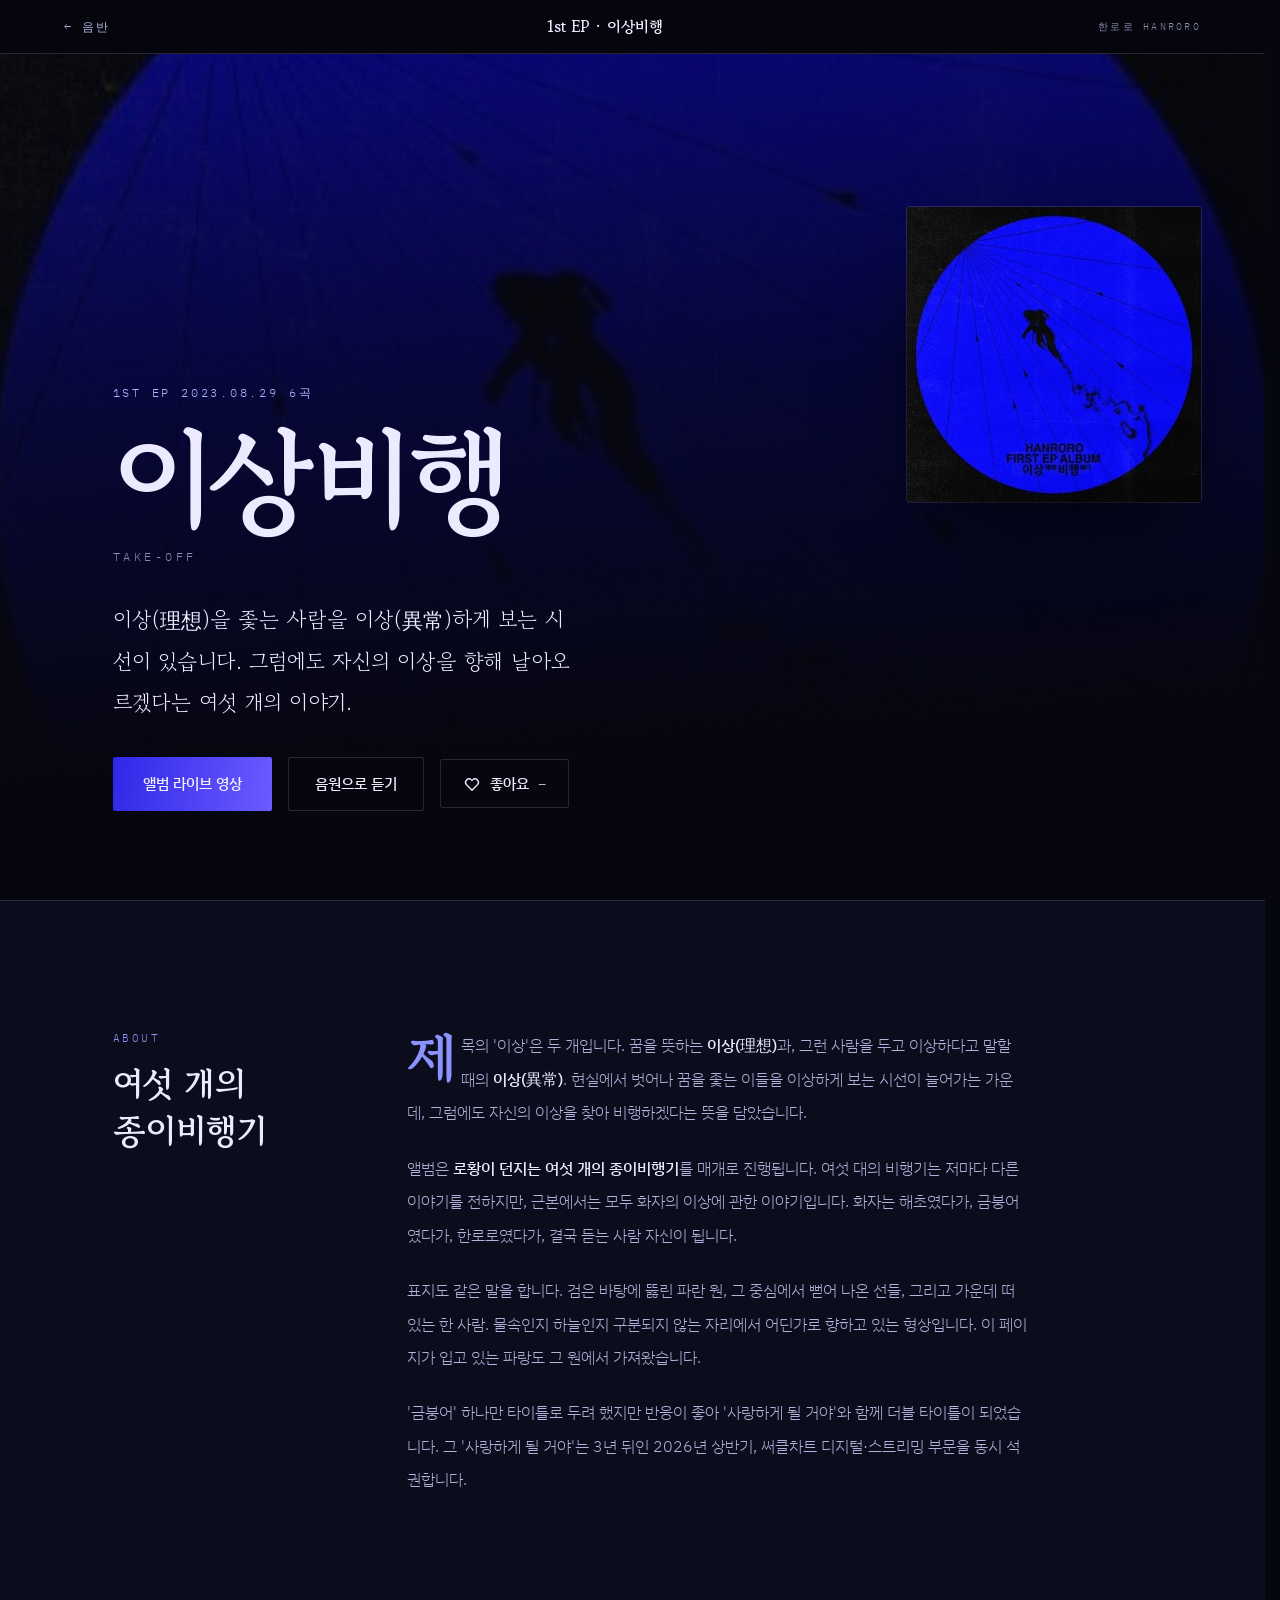
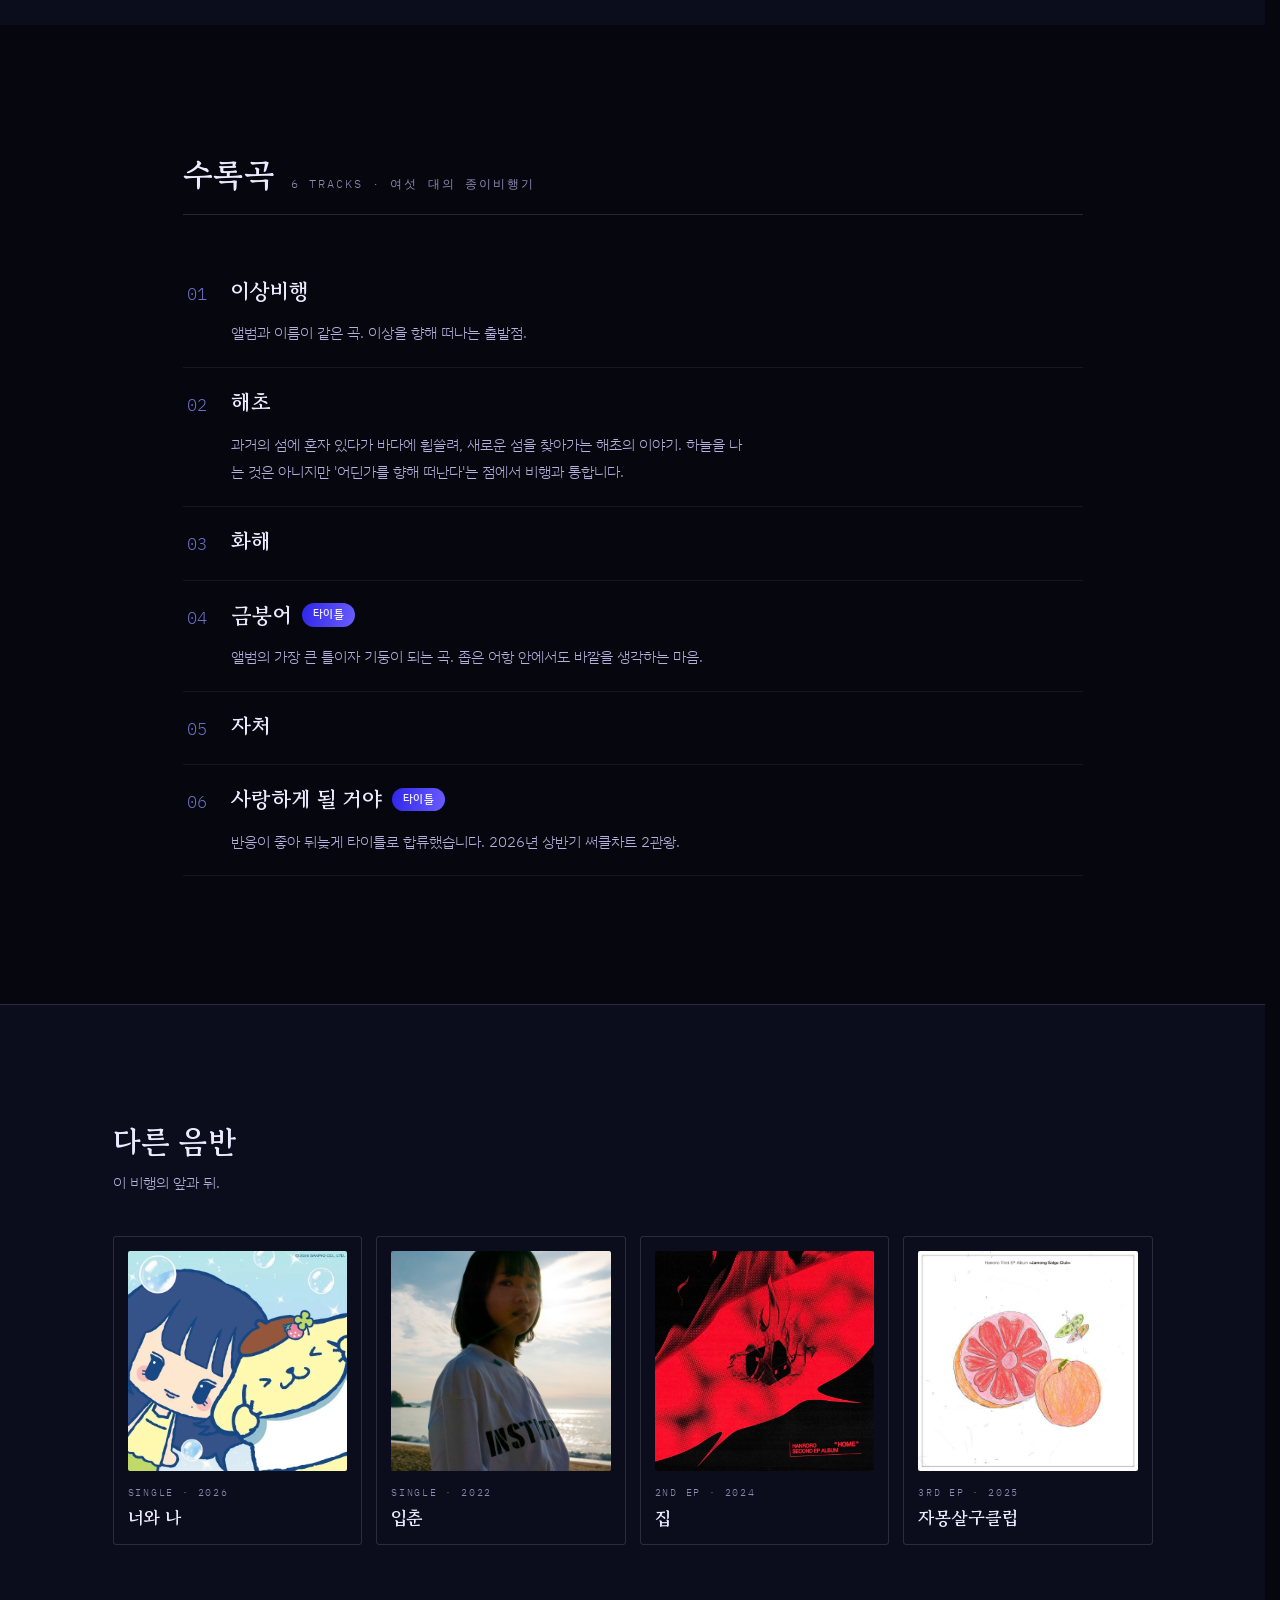
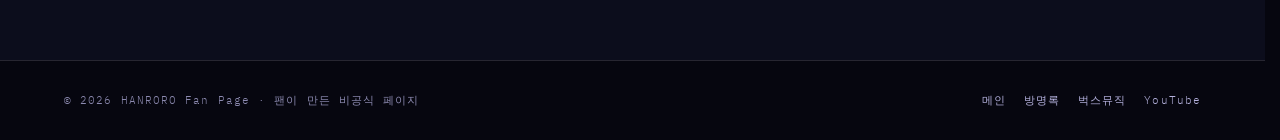
==== commit d143a168: "좋아요 버튼 구현" ====
--- a/album-ep1.html
+++ b/album-ep1.html
@@ -36,6 +36,13 @@
     <div class="stage-actions">
       <a class="btn" href="https://www.youtube.com/watch?v=db3vhwQcQPM" target="_blank" rel="noopener">앨범 라이브 영상</a>
       <a class="btn btn-ghost" href="https://music.bugs.co.kr/artist/20155724/albums" target="_blank" rel="noopener">음원으로 듣기</a>
+      <button class="like" type="button" aria-pressed="false">
+        <svg viewBox="0 0 24 24" aria-hidden="true" stroke-linecap="round" stroke-linejoin="round">
+          <path d="M12 20.3 4.7 13a4.6 4.6 0 0 1 6.5-6.5l.8.8.8-.8A4.6 4.6 0 0 1 19.3 13z"/>
+        </svg>
+        <span>좋아요</span>
+        <span class="like-count" aria-live="polite">–</span>
+      </button>
     </div>
   </div>
 </section>
@@ -152,6 +159,7 @@
   </span>
 </footer>
 
+<script src="js/likes.js" defer></script>
 <script src="https://unpkg.com/aos@2.3.1/dist/aos.js"></script>
 <script>
   AOS.init({
--- a/css/album.css
+++ b/css/album.css
@@ -163,7 +163,32 @@
   font-family:var(--serif); font-size:clamp(1.05rem, 2vw, 1.34rem);
   line-height:1.95; color:var(--text); max-width:42ch; margin-bottom:34px;
 }
-.stage-actions { display:flex; flex-wrap:wrap; gap:12px 16px; }
+.stage-actions { display:flex; flex-wrap:wrap; align-items:center; gap:12px 16px; }
+
+/* 좋아요 — .btn 옆에 서지만 채우지 않는다. 누르면 하트만 브랜드색으로 찬다 */
+.like {
+  display:inline-flex; align-items:center; gap:9px;
+  padding:13px 22px; border:1px solid var(--line); border-radius:2px;
+  background:none; color:var(--text); cursor:pointer;
+  font-family:var(--sans); font-size:0.92rem; font-weight:500;
+  transition:border-color .22s ease, color .22s ease, transform .22s ease;
+}
+.like:hover { border-color:var(--grapefruit); }
+.like svg { width:18px; height:18px; flex-shrink:0; fill:none; stroke:currentColor; stroke-width:1.8; }
+.like.is-liked { border-color:var(--brand-1); }
+.like.is-liked svg { fill:var(--brand-1); stroke:var(--brand-1); }
+.like.is-liked .like-count { color:var(--grapefruit); }
+.like-count { font-family:var(--mono); font-size:0.86rem; letter-spacing:0.04em; color:var(--text-dim); }
+/* 저장 실패를 한 번 흔들어서 알린다 (토스트 라이브러리를 부르지 않는다) */
+.like.is-failed { animation:like-shake .4s ease; border-color:var(--text-far); }
+@keyframes like-shake {
+  0%,100% { transform:translateX(0); }
+  25% { transform:translateX(-4px); }
+  75% { transform:translateX(4px); }
+}
+@media (prefers-reduced-motion: reduce) {
+  .like.is-failed { animation:none; }
+}
 
 /* 실물 표지 — 스테이지 위에 떠 있는 한 장 */
 .stage-cover {
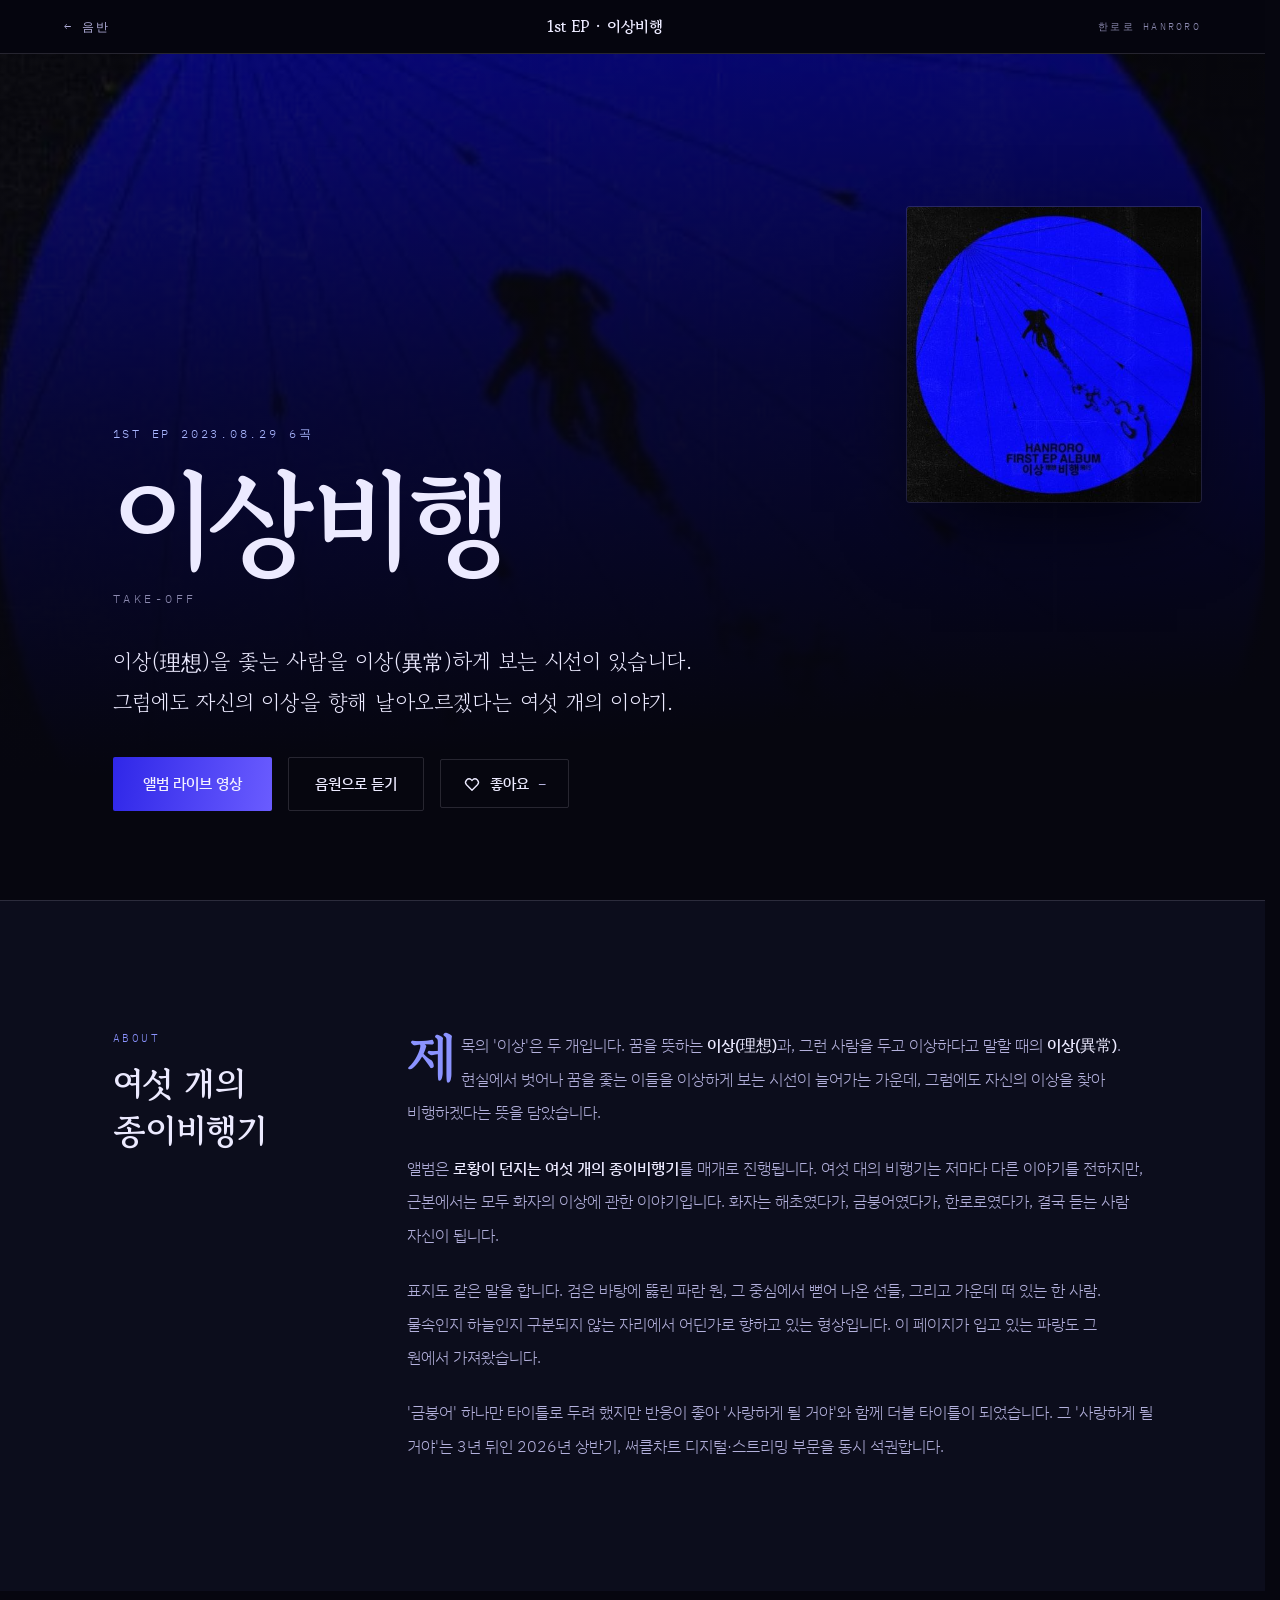
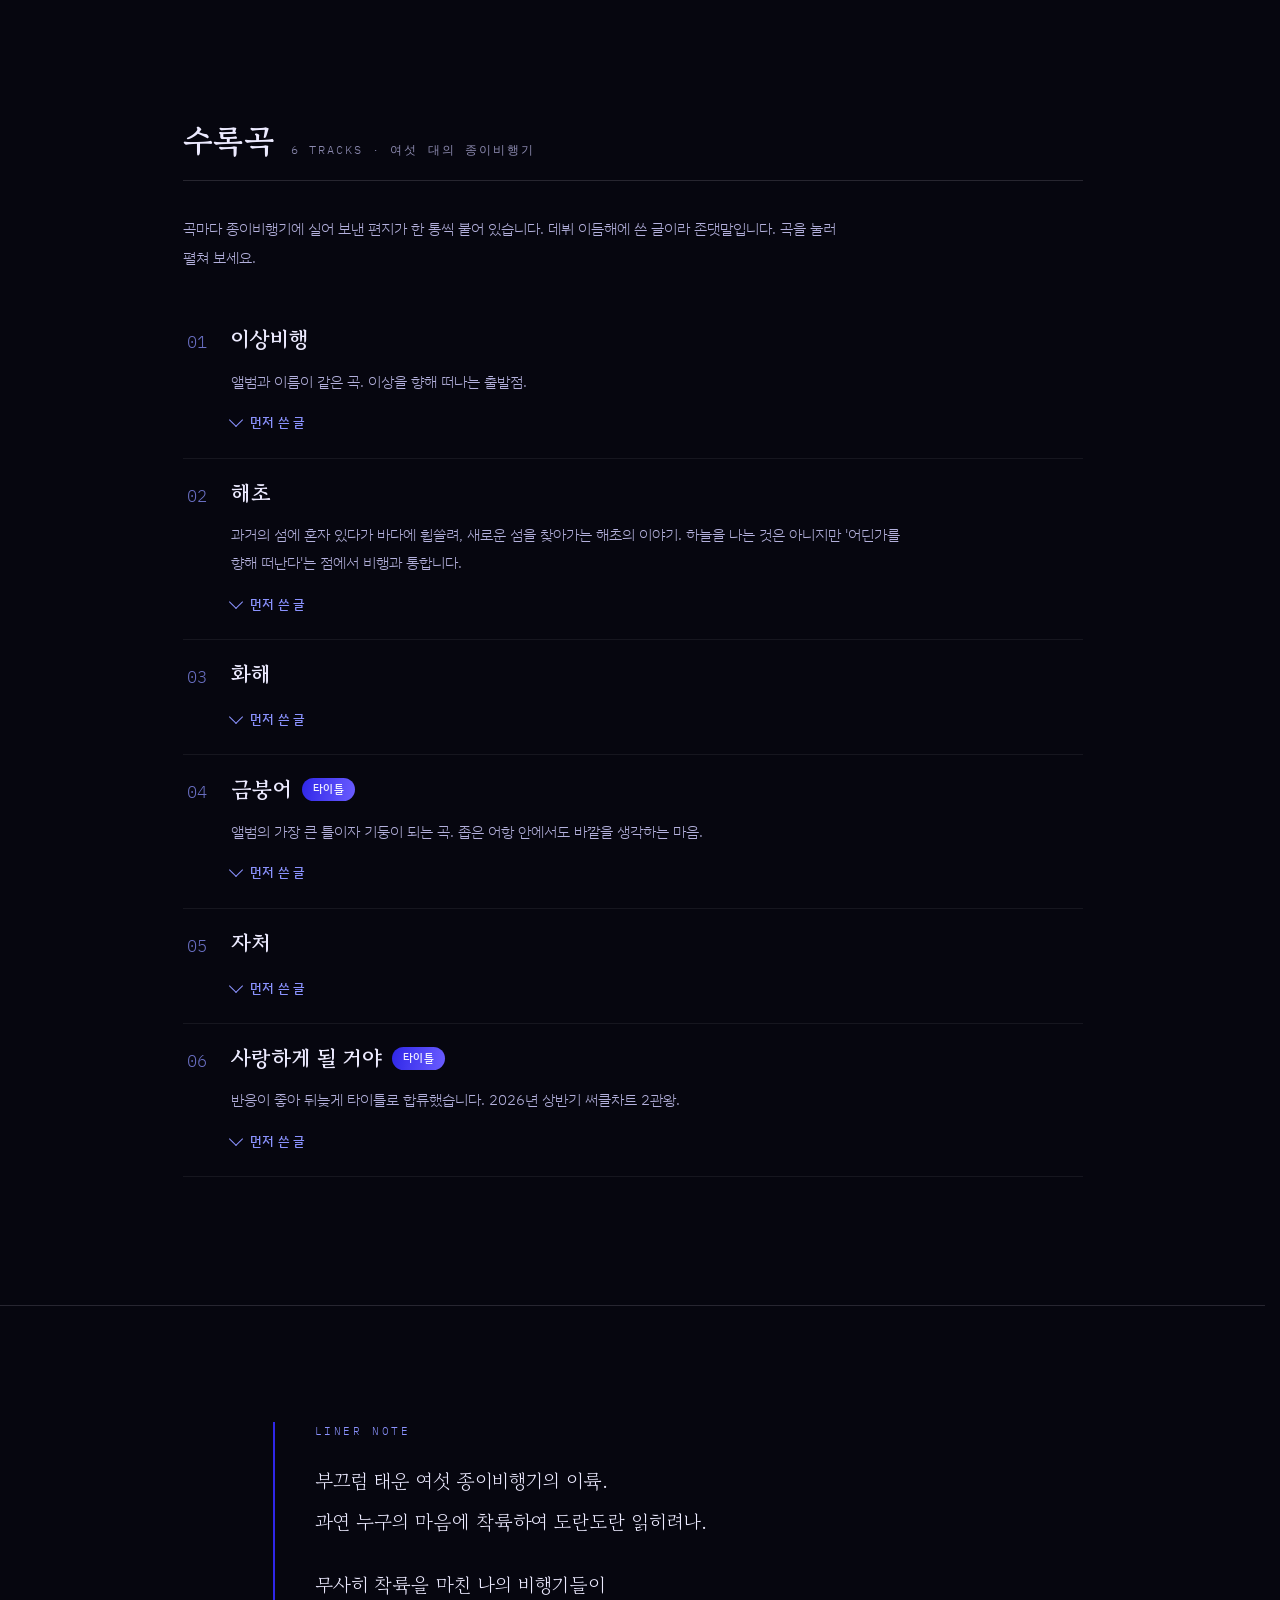
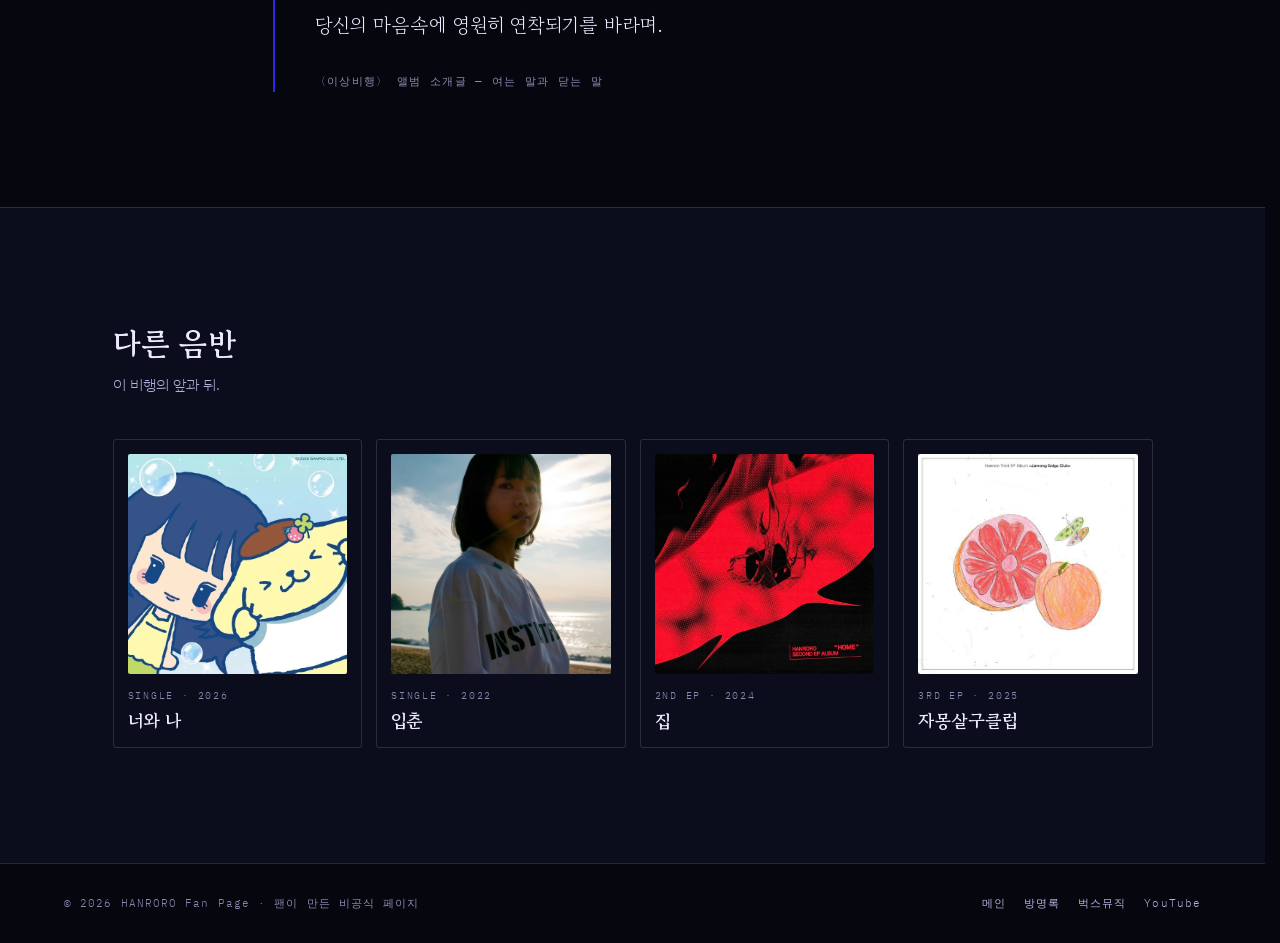
==== commit c591c657: "싱글·OST 표지 이미지 17장 추가 및 메인 디스코그래피 목록 확장 전용 페이지가 없는 발매작을 '그 밖의 싱글'·'OST · 참여' 목록으로 정리하고 벅스 앨범 페이지로 연결." ====
--- a/album-ep1.html
+++ b/album-ep1.html
@@ -3,14 +3,25 @@
 <head>
 <meta charset="UTF-8">
 <title>이상비행 — 한로로 HANRORO</title>
+<link rel="icon" href="favicon.svg" type="image/svg+xml">
 <meta name="viewport" content="width=device-width, initial-scale=1.0">
 <meta name="description" content="한로로 1st EP 〈이상비행〉(2023.08.29) 앨범 소개와 수록곡 여섯 곡.">
+
+<!-- 링크 미리보기 (카톡·트위터 등). og:image는 상대경로가 안 먹어서 전체 주소로 적는다 -->
+<meta property="og:type" content="article">
+<meta property="og:site_name" content="한로로 HANRORO 팬사이트">
+<meta property="og:locale" content="ko_KR">
+<meta property="og:title" content="이상비행 — 한로로 HANRORO">
+<meta property="og:description" content="한로로 1st EP 〈이상비행〉(2023.08.29) 앨범 소개와 수록곡 여섯 곡.">
+<meta property="og:image" content="https://hanroro-eight.vercel.app/img/cover-ep1.jpg">
+<meta property="og:url" content="https://hanroro-eight.vercel.app/album-ep1.html">
+<meta name="twitter:card" content="summary_large_image">
 <link rel="preconnect" href="https://fonts.googleapis.com">
 <link rel="preconnect" href="https://fonts.gstatic.com" crossorigin>
 <link href="https://fonts.googleapis.com/css2?family=Gowun+Batang:wght@400;700&family=IBM+Plex+Sans+KR:wght@300;400;500;600&family=IBM+Plex+Mono:wght@400;500&display=swap" rel="stylesheet">
 <link rel="stylesheet" href="css/style.css">
 <link rel="stylesheet" href="css/album.css">
-<link rel="stylesheet" href="https://unpkg.com/aos@2.3.1/dist/aos.css">
+<link rel="stylesheet" href="https://unpkg.com/aos@2.3.1/dist/aos.css" integrity="sha384-/rJKQnzOkEo+daG0jMjU1IwwY9unxt1NBw3Ef2fmOJ3PW/TfAg2KXVoWwMZQZtw9" crossorigin="anonymous" referrerpolicy="no-referrer">
 </head>
 <body>
 
@@ -87,36 +98,81 @@
       <h2>수록곡</h2>
       <span class="list-meta">6 TRACKS · 여섯 대의 종이비행기</span>
     </div>
+    <p class="list-lead" data-aos="fade-up">
+      곡마다 종이비행기에 실어 보낸 편지가 한 통씩 붙어 있습니다.
+      데뷔 이듬해에 쓴 글이라 존댓말입니다. 곡을 눌러 펼쳐 보세요.
+    </p>
     <ol class="tl">
       <li data-aos="fade-up">
         <span class="tl-n">01</span>
         <h3>이상비행</h3>
         <p class="tl-note">앨범과 이름이 같은 곡. 이상을 향해 떠나는 출발점.</p>
+        <details class="tl-prose">
+          <summary>먼저 쓴 글</summary>
+          <blockquote>나의 여름은 습한 이상들로 가득합니다. 푸른 하늘이 연속되는 날, 그들은 움츠렸던 몸을 꾸물거리기 시작합니다. 아주 요란하게도 말이지요. 소음을 싫어하는 사람들은 나의 것들에 우스꽝스러운 별명을 붙입니다. “이상한 이상.” 깔깔깔. 그러나 그 웃음에는 왜인지 모를 슬픔이 묻어나 있는 것 같아요.<br>무튼, 나는 이 하찮은 종이 쪼가리를 빌려 꼭 말해야겠습니다. 이상이 심심한 결과물이었다면 나는 애초에 과정에 뛰어들지도 않았을 것입니다. 이것은 나의 유일한 탈출구이자, 당신과 함께할 수 있는 기회인 걸요. 그러니 부디 나와 함께 떠납시다. 마음 벅찬 비행을 합시다. 나는 저들 말대로 이상(異常)한 이상(理想)을 꿈꾸는 청춘이자, 당신이니까요.</blockquote>
+        </details>
       </li>
       <li data-aos="fade-up">
         <span class="tl-n">02</span>
         <h3>해초</h3>
         <p class="tl-note">과거의 섬에 혼자 있다가 바다에 휩쓸려, 새로운 섬을 찾아가는 해초의 이야기. 하늘을 나는 것은 아니지만 '어딘가를 향해 떠난다'는 점에서 비행과 통합니다.</p>
+        <details class="tl-prose">
+          <summary>먼저 쓴 글</summary>
+          <blockquote>작은 섬의 나는 나를 둘러싼 모든 것들에 지고 싶지 않았어요. 턱이 아릴 정도로 이를 바득 깨물곤 주변을 경계하는 습관을 가진 지 오래입니다. 그럼에도 불구하고 나는 늘 패배합니다. 이 섬의 시스템을 조작하는 누군가가 있을 거라 확신될 만큼요.<br>그러던 내가 처음으로 바다를 꿈꾸게 되었습니다. 정확히 말하자면 푸른 바다 끝자락 놓인 알 수 없는 섬을요. 저기엔 과연 어떠한 사랑이 있을지, 있기는 한 건지. 새 모래알을 직접 밟아보고 싶어졌어요. 여러 번의 두려움이 한 번의 설렘에 진다는 건 무엇을 의미할까요. 답을 떠올리려 눈을 감았고, 팔다리에 힘을 풀었고, 마침내 나는 바다 위에 떴습니다.<br>벌써 저 섬에 도착한 것만 같아요.</blockquote>
+        </details>
       </li>
       <li data-aos="fade-up">
         <span class="tl-n">03</span>
         <h3>화해</h3>
+        <details class="tl-prose">
+          <summary>먼저 쓴 글</summary>
+          <blockquote>나는 이 세상이 혼란스럽습니다. 온전히 사랑만 해도 숨 가쁜 삶에 무책임한 것들을 떠넘기니까요. 그로 인해 생겨나는 모난 감정들을 숨기려 품에 안고 다녔지만, 마음만이 곪을 뿐이었지요. 둥근 척하기 바빴던 나의 과거는 부끄럽다가도 안쓰럽습니다. 그때의 나는 겨우 지금의 내가 되어 펜을 잡아 봅니다.<br>나는 이 세상에 화해를 신청합니다. 못난 마음을 과감히 인정하며, 앞으로 일어날 사고들에 묵묵히 맞서야 할 어른이 되고 말았으니까요. 그러니 부디 날아오르는 나를 동정하지 마세요. 당신에게 선물할 깊은 사랑을 반드시 알아 올 테니.</blockquote>
+        </details>
       </li>
       <li data-aos="fade-up">
         <span class="tl-n">04</span>
         <h3>금붕어 <span class="trk-flag">타이틀</span></h3>
         <p class="tl-note">앨범의 가장 큰 틀이자 기둥이 되는 곡. 좁은 어항 안에서도 바깥을 생각하는 마음.</p>
+        <details class="tl-prose">
+          <summary>먼저 쓴 글</summary>
+          <blockquote>어항에 있을 적엔 바다를 꿈꿨습니다. 깨부순 어항을 벗어나 도착한 바다는 참 넓지만 출처를 알 수 없는 짭짤한 눈물, 먹이를 찾아 바삐 떠도는 행인들, 그 먹이가 내가 될까 잠 못 이루는 공포심으로 가득합니다.<br>갈망은 끝없이 넓어지고, 바다는 힘없이 좁아지고 있어요. 바다의 바깥을 죽음으로 여기는 이곳은 탁한 우울을 정화시킬 수 없어요. 덕분에 나는 저기 저 맑고 푸른 지상을 올려보는 일이 많아졌습니다.<br>오랜 밤을 설친 나는 마침내 수평선 위로 치솟는 중이에요. 붙잡는 물살을 뿌리치고 아주 빠른 속도로 말이죠. 차가운 공기와의 첫 만남이 숨 막힌다 한들 힘껏 웃을 거예요. 나의 죽음을 내가 결심할 수 있다는 건, 그 죽음의 직전에 꿈을 이룰 수 있다는 건 꽤나 벅차오르는 일이니까요.</blockquote>
+        </details>
       </li>
       <li data-aos="fade-up">
         <span class="tl-n">05</span>
         <h3>자처</h3>
+        <details class="tl-prose">
+          <summary>먼저 쓴 글</summary>
+          <blockquote>나의 고통은 전부 나의 것입니다. 결국엔 스스로가 모두 자처한 것들. 상대를 탓하다가도 모든 원인은 내가 되는 것만 같아요. 그렇기에 나는 과거에서 쉽게 벗어날 수도, 후회를 쉽게 보내 줄 수도 없습니다. 그렇게 나의 몸과 마음에는 여러 복잡한 감정들이 쌓여있어요.<br>수많은 경험들로 깨달은 것이 있습니다. 이미 떠나버린 건 돌아오지 않는다는 것. 슬픔에서 벗어나는 방법은 그냥 하루하루를 살아가는 것. 그러다 서서히 적응하는 것. 흩어져 사라지는 것.<br>그렇게 잊어가는 것.</blockquote>
+        </details>
       </li>
       <li data-aos="fade-up">
         <span class="tl-n">06</span>
         <h3>사랑하게 될 거야 <span class="trk-flag">타이틀</span></h3>
         <p class="tl-note">반응이 좋아 뒤늦게 타이틀로 합류했습니다. 2026년 상반기 써클차트 2관왕.</p>
+        <details class="tl-prose">
+          <summary>먼저 쓴 글</summary>
+          <blockquote>이 마지막 종이를 날리기 전까지 정말 많이 고민하고 울었습니다. 사랑이라는 어려운 것을 너무 쉽게 쓰는 것만 같기 때문이에요. 그치만 어려워도 하고 싶은 것이니, 해야만 하는 것이니 한 글자 한 글자 진심을 담아 봅니다.<br>나는 이제 세상의 사랑, 사랑의 세상이 두렵지 않습니다. 미움이 차올라 눈물 날 때면 당신께 보낸 이 글을 되새기며 살아갈 거예요.<br>그러니 당신도 나를 사랑해 주세요. 당신을 비롯한 당신의 것들을 사랑해 주세요. 우리는 그렇게 되어야만 하고, 그렇게 될 수 있을 거예요.</blockquote>
+        </details>
       </li>
     </ol>
+  </div>
+</section>
+
+<section class="liner">
+  <div class="liner-inner" data-aos="fade-up">
+    <span class="liner-label">Liner note</span>
+    <blockquote>
+      <p>
+        부끄럼 태운 여섯 종이비행기의 이륙.<br>
+        과연 누구의 마음에 착륙하여 도란도란 읽히려나.
+      </p>
+      <p>
+        무사히 착륙을 마친 나의 비행기들이<br>
+        당신의 마음속에 영원히 연착되기를 바라며.
+      </p>
+      <cite>〈이상비행〉 앨범 소개글 — 여는 말과 닫는 말</cite>
+    </blockquote>
   </div>
 </section>
 
@@ -160,7 +216,7 @@
 </footer>
 
 <script src="js/likes.js" defer></script>
-<script src="https://unpkg.com/aos@2.3.1/dist/aos.js"></script>
+<script src="https://unpkg.com/aos@2.3.1/dist/aos.js" integrity="sha384-wziAfh6b/qT+3LrqebF9WeK4+J5sehS6FA10J1t3a866kJ/fvU5UwofWnQyzLtwu" crossorigin="anonymous" referrerpolicy="no-referrer"></script>
 <script>
   AOS.init({
     once: true, duration: 700, easing: 'ease-out-cubic', offset: 60,
--- a/css/style.css
+++ b/css/style.css
@@ -45,6 +45,9 @@
     linear-gradient(180deg, rgba(19,20,27,0.72) 0%, rgba(19,20,27,0.58) 38%, rgba(19,20,27,0.95) 88%, #13141b 100%);
   --scrim:      rgba(10,10,14,0.55);
   --shadow-lift: 0 12px 30px rgba(224,90,122,0.30);
+  /* 히어로 제목 — 사진 위에 얹히므로 본문색과 따로 잡는다 */
+  --hero-ink:   #f3ede3;
+  --hero-rr:    linear-gradient(100deg, #e05a7a 0%, #f0a45c 100%);
 }
 
 /* ── 낮 — 자몽살구클럽 표지의 과육색. 밝고 부드럽게 ──────────── */
@@ -70,6 +73,8 @@
     linear-gradient(180deg, rgba(255,247,243,0.82) 0%, rgba(255,247,243,0.74) 38%, rgba(255,247,243,0.95) 88%, #fff7f3 100%);
   --scrim:      rgba(90,60,62,0.35);
   --shadow-lift: 0 12px 30px rgba(195,58,96,0.24);
+  --hero-ink:   #6a4a4f;
+  --hero-rr:    linear-gradient(100deg, #e0527a 0%, #cf7517 100%);
 }
 
 /* 테마 전환 시 색이 툭 끊기지 않게 */
@@ -93,6 +98,13 @@
   line-height:1.75;
   -webkit-font-smoothing:antialiased;
   overflow-x:hidden;
+
+  /* 한글 줄바꿈 — 브라우저 기본값은 음절 단위라 '됩니다'가 '됩니 / 다'로 쪼개진다.
+     keep-all로 어절(띄어쓰기) 단위로만 끊고, 띄어쓰기 없는 긴 문자열(URL·ㅋㅋㅋ 도배)만
+     break-word로 풀어준다. pretty는 지원 브라우저에서 마지막 줄 외톨이 글자를 줄여준다. */
+  word-break:keep-all;
+  overflow-wrap:break-word;
+  text-wrap:pretty;
 }
 
 h1, h2, h3, h4 { font-family:var(--serif); font-weight:700; line-height:1.35; }
@@ -107,6 +119,26 @@
   outline:2px solid var(--apricot);
   outline-offset:3px;
   border-radius:2px;
+}
+
+/* ── 건너뛰기 링크 — 탭 첫 타에만 나타난다 ─────────────────── */
+.skip {
+  position:fixed; top:10px; left:10px; z-index:80;
+  transform:translateY(-160%);
+  background:var(--surface); color:var(--text);
+  border:1px solid var(--line); border-radius:3px;
+  padding:10px 18px; font-size:0.86rem; text-decoration:none;
+  transition:transform .18s ease;
+}
+.skip:focus-visible { transform:translateY(0); }
+
+/* ── 읽기 진행 — 이 사이트는 한 권의 책이니 어디까지 읽었는지 보여준다.
+      CSS `animation-timeline:scroll()`이 더 깔끔하지만 사파리·파이어폭스가 아직 못 받는다
+      (= 방문자 대부분). index.html 아래쪽 스크립트가 scale만 갈아 끼운다 ── */
+.progress {
+  position:fixed; inset:0 0 auto 0; height:2px; z-index:70;
+  background:linear-gradient(90deg, var(--brand-1), var(--brand-2));
+  transform-origin:0 50%; scale:0 1;
 }
 
 /* ── 원고지 — 이 사이트의 시그니처.
@@ -141,7 +173,7 @@
 .band-sub {
   color:var(--text-dim);
   font-size:1rem;
-  max-width:56ch;
+  max-width:74ch;
   margin-bottom:clamp(38px, 6vw, 64px);
 }
 
@@ -271,6 +303,7 @@
   background:var(--apricot); opacity:0.7;
 }
 .hero h1 {
+  color:var(--hero-ink);
   font-size:clamp(3.4rem, 14vw, 9rem);
   line-height:0.94;
   letter-spacing:-0.02em;
@@ -278,7 +311,7 @@
 }
 .hero h1 .rr {
   /* 이름의 '로로' = 길 로(路). 여명색으로 물든다. */
-  background:linear-gradient(100deg, var(--grapefruit) 0%, var(--apricot) 100%);
+  background:var(--hero-rr);
   -webkit-background-clip:text; background-clip:text;
   -webkit-text-fill-color:transparent;
 }
@@ -287,7 +320,7 @@
   font-size:clamp(1.05rem, 2.3vw, 1.45rem);
   line-height:1.9;
   color:var(--text);
-  max-width:34ch;
+  max-width:52ch;
   margin-bottom:14px;
 }
 .hero-meta {
@@ -345,7 +378,7 @@
 }
 .about-body p {
   font-size:1.02rem; line-height:2; color:var(--text-dim);
-  margin-bottom:18px; max-width:62ch;
+  margin-bottom:18px; max-width:78ch;
 }
 .about-body p strong { color:var(--text); font-weight:500; }
 
@@ -412,11 +445,11 @@
   font-family:var(--serif);
   font-size:clamp(1.1rem, 2.6vw, 1.6rem);
   line-height:1.95; color:var(--text);
-  max-width:30ch; margin:0 auto 22px;
+  max-width:40ch; margin:0 auto 22px;
 }
 .club-note {
   color:var(--text-dim); font-size:0.98rem; line-height:2;
-  max-width:56ch; margin:0 auto 30px;
+  max-width:74ch; margin:0 auto 30px;
 }
 .club-tags { display:flex; flex-wrap:wrap; justify-content:center; gap:8px; }
 .tag {
@@ -451,7 +484,7 @@
   transition:color .24s ease;
 }
 .record:hover .record-title { color:var(--apricot); }
-.record-desc { color:var(--text-dim); font-size:0.96rem; max-width:54ch; }
+.record-desc { color:var(--text-dim); font-size:0.96rem; max-width:76ch; }
 .record-tracks { display:flex; flex-wrap:wrap; gap:6px; margin-top:16px; }
 .record-tracks li {
   font-family:var(--mono); font-size:0.72rem;
@@ -465,6 +498,13 @@
   font-family:var(--mono); font-size:0.74rem; letter-spacing:0.08em;
   color:var(--text-far); padding-top:11px; white-space:nowrap;
 }
+/* 읽기 전용 좋아요 수. js/likes.js가 채우기 전까지 hidden이라 실패해도 빈칸이 안 남는다 */
+.record-likes {
+  display:block; margin-top:10px;
+  font-family:var(--mono); font-size:0.72rem; letter-spacing:0.06em;
+  color:var(--grapefruit);
+}
+.record-likes b { font-weight:400; color:var(--text-far); }
 
 /* ── 앨범 커버 — 실제 표지 이미지(img/cover-*.jpg) ────────────
    브랜드 그라디언트는 이미지가 뜨기 전 자리를 잡아두는 바탕이다.
@@ -477,6 +517,56 @@
 .cover img { position:absolute; inset:0; width:100%; height:100%; object-fit:cover; }
 .cover-sm { border-radius:2px; }
 
+/* ── 그 밖의 싱글 · OST — 페이지가 없는 발매작 목록 ──────────
+   .record가 '펼쳐 보여주는' 다섯 장이라면 이쪽은 '빠짐없이 적어두는' 나머지.
+   그래서 같은 리듬을 쓰되 한 단계 작고 조용하게 잡았다.
+   ─────────────────────────────────────────────────────────── */
+.disc-head {
+  font-size:clamp(1.05rem, 2vw, 1.3rem);
+  margin:clamp(44px, 6vw, 68px) 0 6px;
+}
+.disc-lead { color:var(--text-far); font-size:0.9rem; max-width:74ch; margin-bottom:20px; }
+.disc-list {
+  display:grid;
+  /* 두 열이 붙어 있으면 어느 줄이 한 항목인지 안 읽힌다 → 열 사이를 크게 벌린다 */
+  column-gap:clamp(28px, 5vw, 64px);
+  grid-template-columns:repeat(auto-fill, minmax(430px, 1fr));
+}
+.disc {
+  display:grid; grid-template-columns:52px minmax(0,1fr) auto;
+  gap:16px; align-items:center;
+  /* 그리드 아이템은 <li>다. 이게 없으면 <a>가 행 높이만큼 안 늘어나서
+     왼쪽·오른쪽 열의 밑줄 높이가 어긋난다 */
+  height:100%;
+  padding:13px 10px; border-radius:2px;
+  /* 행 밑줄이 없으면 오른쪽 끝 날짜가 어느 줄 것인지 눈이 못 따라간다 */
+  border-bottom:1px solid var(--line-soft);
+  text-decoration:none;
+  transition:background .24s ease;
+}
+.disc:hover { background:var(--surface-2); }
+.disc .cover { transition:transform .3s cubic-bezier(.2,.8,.3,1); }
+.disc:hover .cover { transform:translateY(-2px) scale(1.04); }
+.disc-body { display:block; min-width:0; }
+.disc-title {
+  display:block; font-family:var(--serif); font-size:1.02rem;
+  color:var(--text); margin-bottom:3px;
+  transition:color .24s ease;
+}
+.disc:hover .disc-title { color:var(--apricot); }
+.disc-tag {
+  font-family:var(--mono); font-size:0.62rem; letter-spacing:0.08em;
+  color:var(--grapefruit); border:1px solid var(--line);
+  border-radius:2px; padding:2px 6px; margin-left:6px;
+  vertical-align:middle; white-space:nowrap;
+}
+/* 0.84rem이라 캡션색(--text-far)으로 두면 눈이 아프다. 설명문이니 --text-dim */
+.disc-sub { display:block; color:var(--text-dim); font-size:0.84rem; }
+.disc-date {
+  font-family:var(--mono); font-size:0.7rem; letter-spacing:0.06em;
+  color:var(--text-far); white-space:nowrap; align-self:start; padding-top:3px;
+}
+
 /* ── 행보 (타임라인) ───────────────────────────────────────── */
 .activity { background:var(--surface); border-top:1px solid var(--line); }
 .timeline { position:relative; max-width:760px; margin:0 auto; }
@@ -494,6 +584,22 @@
   box-shadow:0 0 0 3px var(--surface);
 }
 .tl-item.is-next::before { background:var(--grapefruit); }
+/* 연도 표지 — 2026이 일곱 개 이어져서 연도 없이는 훑기가 어렵다.
+   ::before의 원이 레일을 가려 정거장처럼 보이게 한다 */
+.tl-year {
+  position:relative; padding:0 0 18px 40px;
+  font-family:var(--mono); font-size:0.85rem; font-weight:500;
+  letter-spacing:0.22em; color:var(--text);
+}
+.tl-year + .tl-item { padding-top:2px; }
+/* padding-top으로 벌리면 안 된다 — ::before는 패딩 박스 기준이라 원만 위에 남고
+   글자만 내려가서 어긋난다. 바깥 여백(margin)으로 벌려야 원이 글자를 따라온다 */
+.tl-year:not(:first-child) { margin-top:clamp(12px, 2vw, 22px); }
+.tl-year::before {
+  content:''; position:absolute; left:0; top:1px;
+  width:15px; height:15px; border-radius:50%;
+  background:var(--surface); border:1px solid var(--line);
+}
 .tl-date {
   font-family:var(--mono); font-size:0.73rem; letter-spacing:0.1em;
   color:var(--text-far);
@@ -509,7 +615,7 @@
 }
 .tl-item h3 { font-size:clamp(1.1rem, 2.2vw, 1.3rem); margin:8px 0 6px; }
 /* :not(.tl-date) — 날짜도 <p>라서, 특정도 높은 이 규칙이 .tl-date를 덮어쓴다 */
-.tl-item p:not(.tl-date) { color:var(--text-dim); font-size:0.94rem; max-width:56ch; }
+.tl-item p:not(.tl-date) { color:var(--text-dim); font-size:0.94rem; max-width:74ch; }
 
 /* ── 링크 그리드 ──────────────────────────────────────────── */
 .links { background:var(--bg); }
@@ -563,7 +669,7 @@
   text-align:center;
 }
 .cta h2 { font-size:clamp(1.7rem, 4vw, 2.5rem); margin-bottom:14px; }
-.cta p { color:var(--text-dim); max-width:46ch; margin:0 auto 30px; }
+.cta p { color:var(--text-dim); max-width:60ch; margin:0 auto 30px; }
 
 /* ── 푸터 ─────────────────────────────────────────────────── */
 footer {
@@ -626,8 +732,10 @@
   padding:14px 32px;
   font-family:var(--sans); font-size:0.92rem; font-weight:500;
   border:none; border-radius:2px; cursor:pointer;
-  background:linear-gradient(100deg, var(--grapefruit), var(--apricot));
-  color:#16121a;
+  /* 채움은 --brand-*, 글자는 --btn-ink. --grapefruit/--apricot은 '글자용'이라
+     낮 모드에서 #c33a60→#94540b(짙은 루비→고동)이 되어 버튼이 시커멓게 나왔다 */
+  background:linear-gradient(100deg, var(--brand-1), var(--brand-2));
+  color:var(--btn-ink);
   transition:transform .22s ease, box-shadow .22s ease;
 }
 .gb-form button:hover { transform:translateY(-2px); box-shadow:var(--shadow-lift); }
@@ -708,7 +816,9 @@
   content:''; position:absolute; top:0; left:0; right:0; height:3px;
   background:linear-gradient(100deg, var(--brand-1), var(--brand-2));
 }
-.hr-swal .swal2-icon { margin:30px auto 4px; border-width:2px; }
+/* 아이콘 — swal2 내부가 전부 em이라 font-size 하나로 통째로 줄어든다.
+   기본 80px는 이 모달 폭(480px)에 비해 너무 커서 글자가 눌린다 */
+.hr-swal .swal2-icon { font-size:0.62rem; margin:26px auto 2px; border-width:2px; }
 .hr-swal .swal2-icon.swal2-warning { border-color:var(--brand-1); color:var(--brand-1); }
 .hr-swal .swal2-icon.swal2-error   { border-color:var(--brand-1); color:var(--brand-1); }
 .hr-swal .swal2-icon.swal2-error [class^='swal2-x-mark-line'] { background-color:var(--brand-1); }
@@ -718,18 +828,18 @@
 
 .hr-swal-title {
   font-family:var(--serif); font-weight:700;
-  font-size:1.32rem; color:var(--text);
-  padding:26px 30px 0;
+  font-size:1.24rem; line-height:1.45; color:var(--text);
+  padding:24px 30px 0;
 }
 .hr-swal .swal2-icon + .hr-swal-title { padding-top:6px; }
 .hr-swal-text {
   font-family:var(--sans); font-weight:300;
-  font-size:0.94rem; line-height:1.85; color:var(--text-dim);
-  margin:10px 0 0; padding:0 30px;
+  font-size:0.95rem; line-height:1.8; color:var(--text-dim);
+  margin:9px 0 0; padding:0 30px;
 }
 .hr-swal-input {
-  font-family:var(--sans); font-weight:300; font-size:0.96rem;
-  width:calc(100% - 60px); height:auto; margin:20px 30px 0;
+  font-family:var(--sans); font-weight:300; font-size:0.95rem;
+  width:calc(100% - 60px); height:auto; margin:18px 30px 0;
   padding:13px 16px;
   color:var(--text); background:var(--bg);
   border:1px solid var(--line); border-radius:2px;
@@ -738,16 +848,19 @@
 .hr-swal-input::placeholder { color:var(--text-far); }
 .hr-swal-input:focus { border-color:var(--brand-1); box-shadow:none; outline:none; }
 .hr-swal-invalid {
-  font-family:var(--mono); font-size:0.72rem; letter-spacing:0.04em;
+  /* 본문과 같은 sans. mono로 두면 이 한 줄만 폰트가 튄다.
+     swal2 기본이 가운데 정렬이라 입력창 왼쪽 끝에 맞춰 되돌린다 */
+  font-family:var(--sans); font-size:0.85rem; line-height:1.6;
+  justify-content:flex-start; text-align:left;
   background:none; color:var(--grapefruit);
-  padding:10px 30px 0; margin:0;
+  padding:9px 30px 0; margin:0;
 }
 .hr-swal-invalid::before { display:none; }
 
-.hr-swal-actions { padding:0 30px; margin:26px 0 0; gap:10px; justify-content:flex-end; }
+.hr-swal-actions { padding:0 30px; margin:22px 0 0; gap:10px; justify-content:flex-end; }
 .hr-swal-confirm, .hr-swal-cancel {
-  font-family:var(--sans); font-size:0.88rem; font-weight:500;
-  padding:12px 26px; border-radius:2px; cursor:pointer;
+  font-family:var(--sans); font-size:0.9rem; font-weight:500; line-height:1.5;
+  padding:11px 24px; border-radius:2px; cursor:pointer;
   transition:transform .2s ease, box-shadow .2s ease, border-color .2s ease, color .2s ease;
 }
 .hr-swal-confirm {
@@ -765,9 +878,22 @@
 
 /* 토스트 — 우상단에 잠깐 뜨는 확인용.
    swal2 자체 토스트 배치(.swal2-toast)는 건드리지 않고 색과 여백만 맞춘다 */
-.swal2-toast.hr-swal { width:auto; padding:6px 16px 6px 6px; }
-.swal2-toast .hr-swal-title { padding:0; margin:0; font-size:0.95rem; }
-.swal2-toast .swal2-icon { margin:0 12px 0 0; }
+.swal2-toast.hr-swal {
+  /* fit-content가 아니면 swal2 그리드가 가운데 열을 늘려 빈 폭이 남는다 */
+  width:fit-content; max-width:min(24rem, calc(100vw - 32px));
+  align-items:center; padding:13px 18px; overflow:hidden;
+  background:var(--surface); color:var(--text);
+  border:1px solid var(--line); border-radius:4px;
+  box-shadow:0 14px 34px var(--scrim);
+}
+.swal2-toast.hr-swal::before { height:2px; }
+.swal2-toast .hr-swal-title {
+  padding:0; margin:0;
+  font-family:var(--sans); font-weight:500; font-size:0.92rem;
+  line-height:1.5; color:var(--text);
+}
+.swal2-toast .swal2-icon { font-size:0.42rem; margin:0 11px 0 0; align-self:center; }
+.swal2-toast .swal2-timer-progress-bar-container { height:2px; }
 .swal2-timer-progress-bar { background:linear-gradient(90deg, var(--brand-1), var(--brand-2)); }
 
 /* 등장/퇴장 — 아래에서 살짝 떠오른다 */
@@ -817,6 +943,10 @@
   /* 좁아지면 날짜를 본문 아래로 내리고 커버는 유지 */
   .record { grid-template-columns:64px minmax(0,1fr); gap:12px 16px; padding:24px 0; }
   .record-date { grid-column:2; padding-top:0; margin-top:10px; }
+
+  /* .disc도 같은 이유로 날짜를 본문 아래로 */
+  .disc { grid-template-columns:44px minmax(0,1fr); gap:6px 14px; padding:12px 8px; }
+  .disc-date { grid-column:2; padding-top:0; }
 
 
   .tl-item { padding-left:32px; }
@@ -850,4 +980,5 @@
   }
   [data-aos] { opacity:1 !important; transform:none !important; }
   .link-photo img { transition:none; }
-}
+  .progress { display:none; }
+}
--- a/css/album.css
+++ b/css/album.css
@@ -161,7 +161,7 @@
 }
 .stage-lede {
   font-family:var(--serif); font-size:clamp(1.05rem, 2vw, 1.34rem);
-  line-height:1.95; color:var(--text); max-width:42ch; margin-bottom:34px;
+  line-height:1.95; color:var(--text); max-width:58ch; margin-bottom:34px;
 }
 .stage-actions { display:flex; flex-wrap:wrap; align-items:center; gap:12px 16px; }
 
@@ -222,7 +222,7 @@
 }
 .note-body p {
   font-size:1.02rem; line-height:2.05; color:var(--text-dim);
-  max-width:62ch; margin-bottom:22px;
+  max-width:78ch; margin-bottom:22px;
 }
 .note-body p:last-child { margin-bottom:0; }
 .note-body strong { color:var(--text); font-weight:500; }
@@ -253,7 +253,7 @@
   line-height:2.1; color:var(--text); margin-bottom:22px;
 }
 .liner blockquote p:last-child { margin-bottom:0; }
-.liner cite {
+.liner cite, .liner-credit {
   display:block; margin-top:26px; font-style:normal;
   font-family:var(--mono); font-size:0.7rem; letter-spacing:0.12em;
   color:var(--text-far);
@@ -269,6 +269,10 @@
 }
 .list-head h2 { font-family:var(--serif); font-weight:700; font-size:clamp(1.5rem, 3vw, 2rem); }
 .list-meta { font-family:var(--mono); font-size:0.72rem; letter-spacing:0.18em; color:var(--text-far); }
+.list-lead {
+  color:var(--text-dim); font-size:0.95rem; line-height:1.9; max-width:74ch;
+  margin:-8px 0 clamp(20px, 3vw, 32px);
+}
 
 .tl { display:grid; }
 .tl li {
@@ -289,8 +293,41 @@
 }
 .tl-note {
   grid-column:2; margin-top:8px;
-  color:var(--text-dim); font-size:0.94rem; line-height:1.85; max-width:58ch;
-}
+  color:var(--text-dim); font-size:0.94rem; line-height:1.85; max-width:76ch;
+}
+/* ── 곡별 산문 — 이 사이트의 논지가 실물로 증명되는 자리 ──────
+   한로로는 가사보다 산문을 먼저 쓴다. 그 원문이 앨범 소개글에 곡마다 실려 있어서
+   트랙 아래에 그대로 붙였다. <details>라 JS가 없고 키보드로도 열린다.
+   ─────────────────────────────────────────────────────────── */
+.tl-prose { grid-column:2; margin-top:10px; }
+.tl-prose > summary {
+  display:inline-flex; align-items:center; gap:9px;
+  /* 라벨이 한글이라 mono+넓은 자간은 '먼 저 쓴 글'로 벌어진다 → sans (.trk-flag와 같은 이유) */
+  font-family:var(--sans); font-size:0.79rem; font-weight:500;
+  letter-spacing:0.01em; color:var(--grapefruit);
+  padding:4px 0; cursor:pointer;
+  list-style:none; /* Firefox 삼각형 제거 */
+  transition:opacity .2s ease;
+}
+.tl-prose > summary::-webkit-details-marker { display:none; }
+.tl-prose > summary:hover { opacity:0.72; }
+.tl-prose > summary::before {
+  content:''; width:9px; height:9px; flex:none;
+  border-right:1.5px solid currentColor; border-bottom:1.5px solid currentColor;
+  transform:translateY(-2px) rotate(45deg);
+  transition:transform .25s cubic-bezier(.2,.8,.3,1);
+}
+.tl-prose[open] > summary::before { transform:translateY(1px) rotate(-135deg); }
+/* 쪽수는 숫자라 mono가 맞다 */
+.tl-pg { font-family:var(--mono); font-size:0.68rem; letter-spacing:0.06em; color:var(--text-far); }
+.tl-prose blockquote {
+  margin:12px 0 6px; padding-left:clamp(14px, 2vw, 22px);
+  border-left:2px solid var(--brand-1);
+  font-family:var(--serif); font-size:clamp(0.98rem, 1.7vw, 1.08rem);
+  line-height:2.05; color:var(--text); max-width:70ch;
+}
+/* 원문의 행갈이는 <br>로 넣는다. white-space:pre-line을 쓰면 템플릿 들여쓰기가 새어나온다 */
+
 /* 한글이 들어가므로 mono가 아니라 sans로 — mono는 한글 폴백에서 자간이 무너진다 */
 .trk-flag {
   font-family:var(--sans); font-size:0.68rem; font-weight:500;
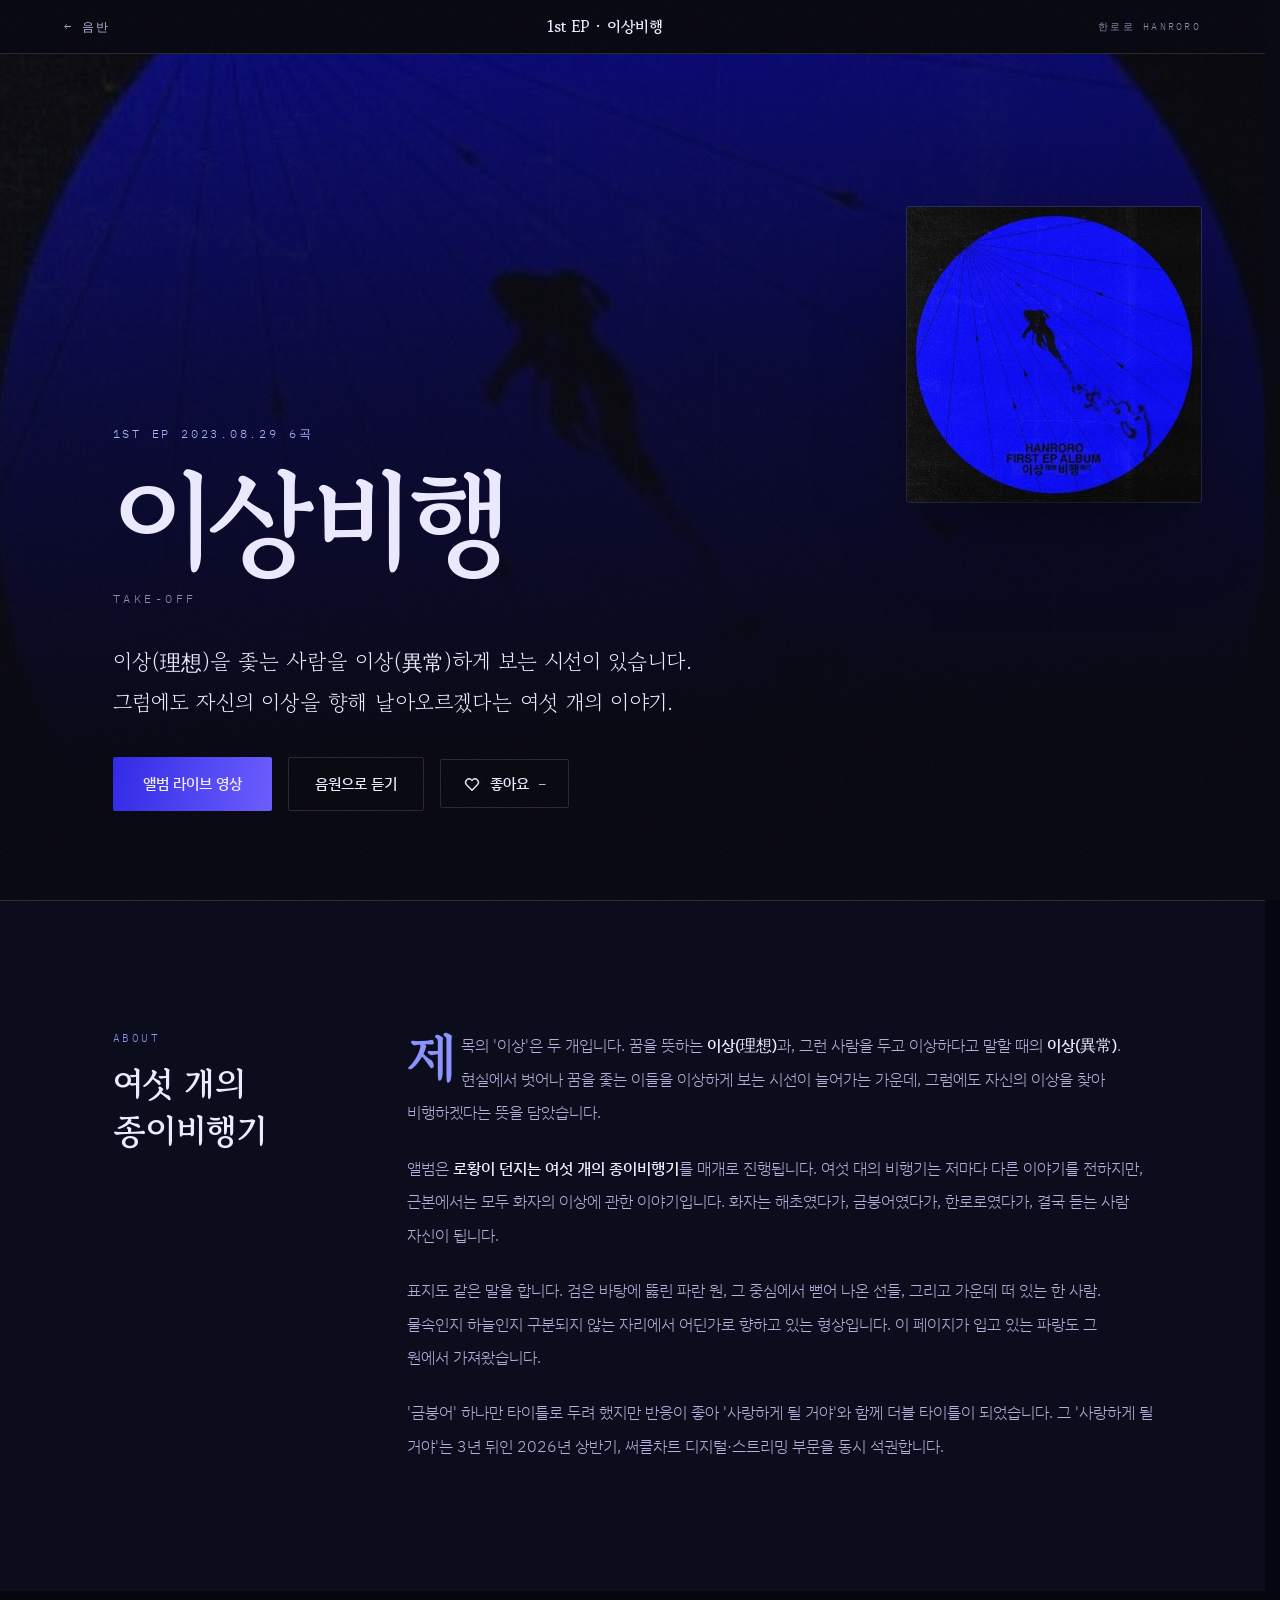
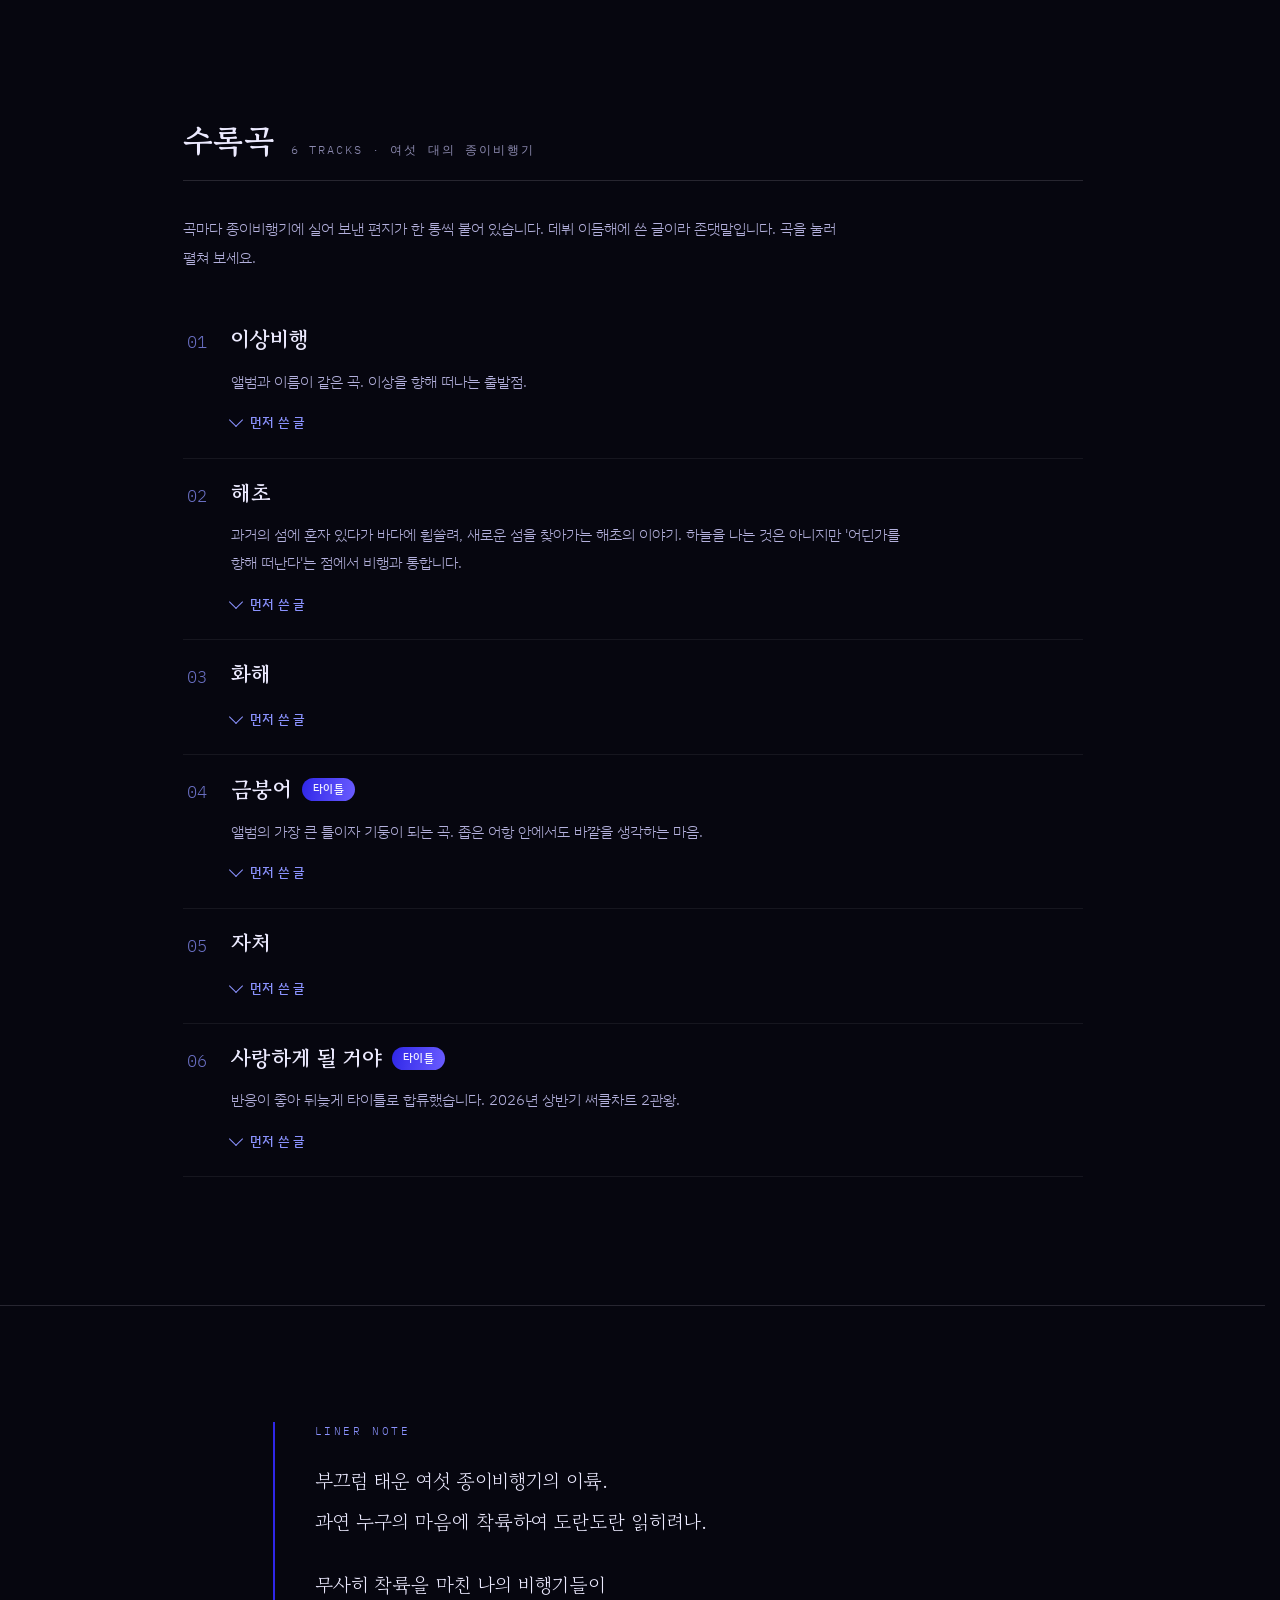
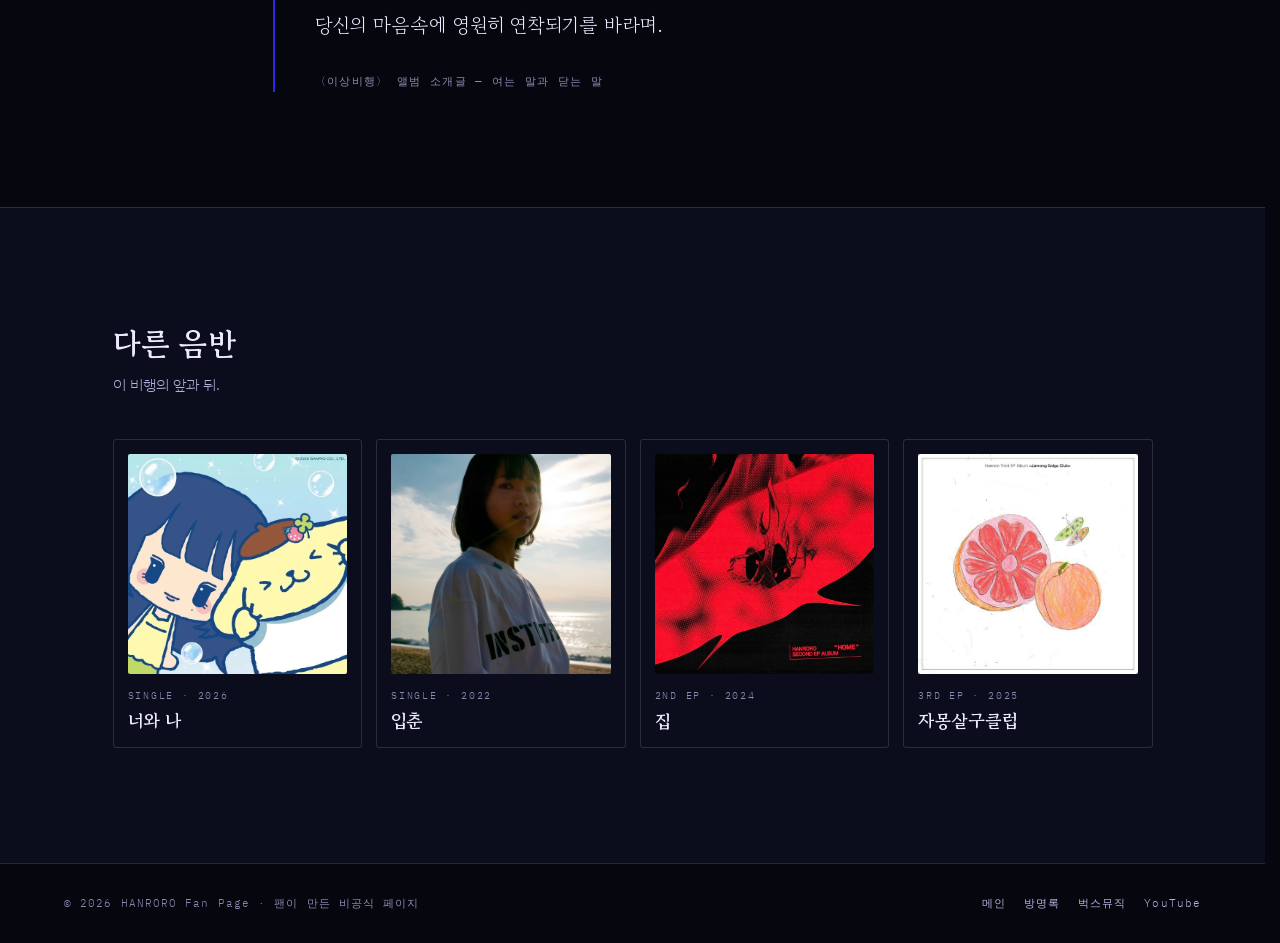
==== commit 71cedd21: "성능·접근성 마무리 — Lighthouse 90/100/100/100 (spec P8) 접근성 97 → 100 - <main> 랜드마크가 없었다. 7개 페이지 전부에 추가하고 건너" ====
--- a/album-ep1.html
+++ b/album-ep1.html
@@ -18,7 +18,12 @@
 <meta name="twitter:card" content="summary_large_image">
 <link rel="preconnect" href="https://fonts.googleapis.com">
 <link rel="preconnect" href="https://fonts.gstatic.com" crossorigin>
-<link href="https://fonts.googleapis.com/css2?family=Gowun+Batang:wght@400;700&family=IBM+Plex+Sans+KR:wght@300;400;500;600&family=IBM+Plex+Mono:wght@400;500&display=swap" rel="stylesheet">
+<!-- 한글 웹폰트는 서브셋이 수십 개로 쪼개져 스타일시트만 78KB다. 렌더를 막는 자리에 두면
+     첫 페인트가 통째로 그만큼 밀린다(측정: 2.0s → 12.7s). preload로 받아 다 받은 뒤
+     스타일시트로 승격시킨다 — 그동안 글자는 CSS에 적어둔 대체 글꼴(맑은 고딕·나눔명조)로
+     먼저 보인다. display=swap이라 어차피 한 번은 바뀌던 것이고, 그 시점만 앞당긴 것이다. -->
+<link rel="preload" as="style" href="https://fonts.googleapis.com/css2?family=Gowun+Batang:wght@400;700&family=IBM+Plex+Sans+KR:wght@300;400;500&family=IBM+Plex+Mono:wght@400;500&display=swap" onload="this.onload=null;this.rel='stylesheet'">
+<noscript><link rel="stylesheet" href="https://fonts.googleapis.com/css2?family=Gowun+Batang:wght@400;700&family=IBM+Plex+Sans+KR:wght@300;400;500&family=IBM+Plex+Mono:wght@400;500&display=swap"></noscript>
 <link rel="stylesheet" href="css/style.css">
 <link rel="stylesheet" href="css/album.css">
 <link rel="stylesheet" href="https://unpkg.com/aos@2.3.1/dist/aos.css" integrity="sha384-/rJKQnzOkEo+daG0jMjU1IwwY9unxt1NBw3Ef2fmOJ3PW/TfAg2KXVoWwMZQZtw9" crossorigin="anonymous" referrerpolicy="no-referrer">
@@ -31,6 +36,7 @@
   <a class="ah-logo" href="index.html">한로로 HANRORO</a>
 </header>
 
+<main>
 <section class="stage">
   <div class="stage-art" aria-hidden="true"></div>
   <figure class="stage-cover">
@@ -204,6 +210,7 @@
     </a>
   </div>
 </section>
+</main>
 
 <footer class="af">
   <span>© 2026 HANRORO Fan Page · 팬이 만든 비공식 페이지</span>
--- a/css/style.css
+++ b/css/style.css
@@ -48,6 +48,8 @@
   /* 히어로 제목 — 사진 위에 얹히므로 본문색과 따로 잡는다 */
   --hero-ink:   #f3ede3;
   --hero-rr:    linear-gradient(100deg, #e05a7a 0%, #f0a45c 100%);
+  /* 필름 그레인 — 어두운 화면이라 결이 잘 보인다. 세게 주면 지저분해진다 */
+  --grain-op:   0.055;
 }
 
 /* ── 낮 — 자몽살구클럽 표지의 과육색. 밝고 부드럽게 ──────────── */
@@ -67,14 +69,19 @@
   --header-bg:  rgba(255,247,243,0.85);
   --photo-scrim: linear-gradient(transparent, rgba(58,42,44,0.72));
   --hero-filter: saturate(1.05) contrast(1.02);
+  /* 낮은 사진이 원래 밝아서, 밤과 같은 세기로 덮으면 인물이 통째로 지워진다.
+     글자가 앉는 왼쪽만 두껍게 덮고 오른쪽(얼굴)은 얇게 — 대비는 지키고 사진은 남긴다 */
   --hero-veil:
-    radial-gradient(120% 80% at 78% 18%, rgba(224,90,122,0.22) 0%, transparent 58%),
-    radial-gradient(90% 70% at 12% 92%, rgba(240,164,92,0.28) 0%, transparent 62%),
-    linear-gradient(180deg, rgba(255,247,243,0.82) 0%, rgba(255,247,243,0.74) 38%, rgba(255,247,243,0.95) 88%, #fff7f3 100%);
+    radial-gradient(120% 80% at 78% 18%, rgba(224,90,122,0.20) 0%, transparent 58%),
+    radial-gradient(90% 70% at 12% 92%, rgba(240,164,92,0.26) 0%, transparent 62%),
+    linear-gradient(100deg, rgba(255,247,243,0.95) 0%, rgba(255,247,243,0.82) 40%, rgba(255,247,243,0.44) 100%),
+    linear-gradient(180deg, transparent 52%, rgba(255,247,243,0.72) 86%, #fff7f3 100%);
   --scrim:      rgba(90,60,62,0.35);
   --shadow-lift: 0 12px 30px rgba(195,58,96,0.24);
   --hero-ink:   #6a4a4f;
   --hero-rr:    linear-gradient(100deg, #e0527a 0%, #cf7517 100%);
+  /* 종이 결 — 밝은 바탕에서는 같은 노이즈가 훨씬 진하게 보여 절반 아래로 내린다 */
+  --grain-op:   0.03;
 }
 
 /* 테마 전환 시 색이 툭 끊기지 않게 */
@@ -148,6 +155,18 @@
     repeating-linear-gradient(to right,  var(--line-soft) 0 1px, transparent 1px 46px),
     repeating-linear-gradient(to bottom, var(--line-soft) 0 1px, transparent 1px 46px);
   background-position:center;
+}
+
+/* ── 질감 — 밤은 필름 그레인, 낮은 종이 결 ────────────────────
+      SVG feTurbulence 한 겹. 이미지 파일이 없으니 요청도 0건이다.
+      mix-blend-mode는 쓰지 않는다 — 사파리에서 스크롤할 때마다 합성이 다시 돌아 프레임을 갉는다.
+      fixed라 스크롤해도 결이 따라 움직이지 않는다(진짜 필름처럼 화면에 붙어 있다). ── */
+body::after {
+  content:'';
+  position:fixed; inset:0; z-index:65;
+  pointer-events:none;
+  opacity:var(--grain-op);
+  background-image:url("data:image/svg+xml,%3Csvg xmlns='http://www.w3.org/2000/svg' width='180' height='180'%3E%3Cfilter id='n'%3E%3CfeTurbulence type='fractalNoise' baseFrequency='0.82' numOctaves='3' stitchTiles='stitch'/%3E%3C/filter%3E%3Crect width='100%25' height='100%25' filter='url(%23n)'/%3E%3C/svg%3E");
 }
 
 /* ── 공통 레이아웃 ─────────────────────────────────────────── */
@@ -279,17 +298,43 @@
   padding-bottom:clamp(48px, 8vw, 96px);
   overflow:hidden;
 }
+/* 패럴랙스 — index.html의 스크롤 리스너가 --sy(px)만 갱신하고,
+   레이어들이 각자 다른 배율로 그 값을 쓴다. JS는 변수 하나만 만진다.
+   transform이 아니라 translate/scale 프로퍼티를 쓴다 — 둘을 따로 잡아야 서로 안 덮는다.
+   background-attachment:fixed는 iOS에서 아예 안 먹어서 쓰지 않았다. */
 .hero-bg {
   position:absolute; inset:0;
   background:url('../img/background.jpg') center 22%/cover no-repeat;
   filter:var(--hero-filter);
-  transform:scale(1.04);
+  scale:1.16;                                   /* 밀려 올라가도 아래가 안 비도록 여유분 */
+  translate:0 calc(var(--sy, 0) * 0.26px);
 }
 /* 테마 바탕이 사진을 덮고, 그 위로 자몽·살구 여명이 번진다 */
 .hero-veil { position:absolute; inset:0; background:var(--hero-veil); }
-.hero-grid { position:absolute; inset:0; opacity:0.55; }
-
-.hero-inner { position:relative; z-index:2; width:100%; max-width:var(--maxw); margin:0 auto; }
+.hero-grid {
+  position:absolute; inset:-10% 0;
+  opacity:0.55;
+  translate:0 calc(var(--sy, 0) * 0.12px);      /* 사진보다 느리게 = 앞 레이어 */
+}
+
+/* 지평선 — '입춘'(겨울 끝, 아직 어두운데 봄이라 부르는 날)의 여명 한 줄.
+   이륙 직전 활주로 끝처럼 히어로 바닥을 가로지른다. */
+.hero::after {
+  content:'';
+  position:absolute; left:0; right:0; bottom:0; height:1px; z-index:2;
+  background:linear-gradient(90deg, transparent, var(--brand-1) 22%, var(--brand-2) 68%, transparent);
+  opacity:0.5;
+  animation:horizon 7s ease-in-out infinite;
+}
+@keyframes horizon {
+  0%,100% { opacity:0.32; }
+  50%     { opacity:0.72; }
+}
+
+.hero-inner {
+  position:relative; z-index:2; width:100%; max-width:var(--maxw); margin:0 auto;
+  translate:0 calc(var(--sy, 0) * -0.05px);     /* 사진과 반대로, 살짝 먼저 떠난다 */
+}
 
 .hero-mark {
   font-family:var(--mono);
@@ -441,6 +486,9 @@
   -webkit-background-clip:text; background-clip:text;
   -webkit-text-fill-color:transparent;
 }
+/* 숨은 문장의 두 번째 갈래. 안내 문구는 두지 않고 커서만 바뀐다 */
+.formula { cursor:pointer; user-select:none; }
+
 .club-read {
   font-family:var(--serif);
   font-size:clamp(1.1rem, 2.6vw, 1.6rem);
@@ -461,6 +509,49 @@
 
 /* ── 음반 ─────────────────────────────────────────────────── */
 .records { background:var(--bg); }
+
+/* [hidden]은 display 선언이 있는 요소(.record는 grid)에서 조용히 무시된다.
+   거르기가 통째로 안 먹던 원인이라 전역으로 한 번 못박아 둔다 */
+[hidden] { display:none !important; }
+
+/* ── 거르기 — 종류 × 연도 ──────────────────────────────────── */
+.disc-filter {
+  display:flex; flex-direction:column; gap:12px;
+  padding:22px clamp(16px, 2.5vw, 26px);
+  margin-bottom:clamp(28px, 4vw, 44px);
+  background:var(--surface);
+  border:1px solid var(--line); border-radius:4px;
+}
+.dfil-row { display:flex; align-items:baseline; flex-wrap:wrap; gap:10px 16px; }
+.dfil-label {
+  font-family:var(--mono); font-size:0.66rem; letter-spacing:0.2em;
+  text-transform:uppercase; color:var(--text-far);
+  flex:0 0 auto; min-width:3.4em;
+}
+.dfil-chips { display:flex; flex-wrap:wrap; gap:8px; }
+.chip {
+  font-family:var(--mono); font-size:0.74rem; letter-spacing:0.04em;
+  padding:6px 14px; border-radius:999px; cursor:pointer;
+  background:none; border:1px solid var(--line); color:var(--text-dim);
+  transition:color .2s ease, border-color .2s ease, background .2s ease;
+}
+.chip:hover { color:var(--apricot); border-color:var(--apricot); }
+.chip b { font-weight:500; opacity:0.55; margin-left:4px; }
+/* 켜진 칩만 브랜드색으로 채운다. 채운 면 위 글자는 늘 --btn-ink */
+.chip.is-on {
+  background:linear-gradient(100deg, var(--brand-1), var(--brand-2));
+  border-color:transparent; color:var(--btn-ink);
+}
+.chip.is-on b { opacity:0.7; }
+.dfil-count {
+  font-family:var(--mono); font-size:0.7rem; letter-spacing:0.08em;
+  color:var(--text-far);
+}
+.disc-empty {
+  padding:clamp(40px, 7vw, 70px) 0;
+  text-align:center; color:var(--text-far);
+  border-top:1px solid var(--line); border-bottom:1px solid var(--line);
+}
 .record {
   display:grid; grid-template-columns:clamp(72px, 9vw, 104px) minmax(0,1fr) auto;
   gap:clamp(18px, 3.5vw, 36px); align-items:start;
@@ -567,6 +658,193 @@
   color:var(--text-far); white-space:nowrap; align-self:start; padding-top:3px;
 }
 
+/* ── 듣기 (유튜브 파사드 + 스포티파이) ─────────────────────────
+      임베드를 처음부터 박으면 한 개당 800KB에 쿠키까지 따라온다.
+      표지 그림만 깔아두고 누를 때 js/player.js가 iframe으로 바꾼다. ── */
+.listen { background:var(--surface); border-top:1px solid var(--line); }
+.player {
+  display:grid;
+  grid-template-columns:minmax(0, 1.7fr) minmax(240px, 0.85fr);
+  gap:clamp(20px, 3vw, 34px);
+  align-items:start;
+}
+.pl-stage { min-width:0; }
+/* 파사드와 진짜 iframe이 같은 자리를 쓴다 — 바뀔 때 화면이 튀지 않게 비율을 고정 */
+.pl-facade, .pl-frame {
+  display:block; width:100%; aspect-ratio:16/9;
+  border:1px solid var(--line); border-radius:4px;
+  background:var(--bg); overflow:hidden;
+}
+.pl-facade { position:relative; padding:0; cursor:pointer; }
+.pl-thumb {
+  width:100%; height:100%; object-fit:cover;
+  transition:transform .5s cubic-bezier(.2,.8,.3,1), filter .3s ease;
+  filter:saturate(0.92) brightness(0.86);
+}
+.pl-facade:hover .pl-thumb { transform:scale(1.035); filter:none; }
+.pl-play {
+  position:absolute; inset:50% auto auto 50%; translate:-50% -50%;
+  width:clamp(56px, 7vw, 74px); aspect-ratio:1; border-radius:50%;
+  display:grid; place-items:center;
+  background:linear-gradient(100deg, var(--brand-1), var(--brand-2));
+  color:var(--btn-ink);
+  box-shadow:0 12px 34px rgba(224,90,122,0.42);
+  transition:transform .24s ease;
+}
+.pl-facade:hover .pl-play { transform:scale(1.08); }
+.pl-play svg { width:46%; margin-left:8%; }   /* 삼각형 무게중심 보정 */
+.pl-caption { margin-top:14px; display:flex; flex-wrap:wrap; align-items:baseline; gap:6px 12px; }
+.pl-caption b { font-family:var(--serif); font-size:1.15rem; font-weight:700; }
+.pl-caption span { font-family:var(--mono); font-size:0.72rem; letter-spacing:0.08em; color:var(--text-far); }
+
+.pl-list { display:flex; flex-direction:column; border-top:1px solid var(--line); }
+.pl-item {
+  width:100%; display:flex; align-items:baseline; gap:14px; text-align:left;
+  padding:14px 12px; cursor:pointer;
+  background:none; border:none; border-bottom:1px solid var(--line-soft);
+  color:inherit; font:inherit;
+  transition:background .22s ease, padding-left .22s ease;
+}
+.pl-item:hover { background:var(--surface-2); padding-left:18px; }
+.pl-no { font-family:var(--mono); font-size:0.68rem; color:var(--text-far); flex:0 0 auto; }
+.pl-txt { display:flex; flex-direction:column; gap:2px; min-width:0; }
+.pl-txt b { font-weight:500; font-size:0.95rem; }
+/* 고른 줄은 바탕이 --surface-2로 밝아진다. --text-far면 4.5:1을 못 넘어 --text-dim으로 */
+.pl-txt span { font-family:var(--mono); font-size:0.66rem; letter-spacing:0.06em; color:var(--text-dim); }
+/* 고른 곡 — 왼쪽에 여명 한 줄 */
+.pl-item.is-on { background:var(--surface-2); box-shadow:inset 3px 0 0 var(--grapefruit); }
+.pl-item.is-on .pl-no { color:var(--apricot); }
+
+.spot { margin-top:clamp(38px, 5vw, 60px); }
+.spot-head {
+  font-family:var(--mono); font-size:0.7rem; font-weight:500;
+  letter-spacing:0.24em; text-transform:uppercase;
+  color:var(--text-far); margin-bottom:14px;
+}
+.spot-frame { border:0; border-radius:12px; display:block; width:100%; }
+.spot-note { font-size:0.84rem; color:var(--text-far); margin-top:12px; }
+.spot-note a { color:var(--apricot); text-underline-offset:3px; }
+
+/* ── 문장 — 인터뷰에서 실제로 한 말만. 한 장의 원고지 위에 얹는다 ──── */
+.words { position:relative; background:var(--bg); border-top:1px solid var(--line); overflow:hidden; }
+.words-grid { position:absolute; inset:0; opacity:0.5; }
+.words .wrap { position:relative; z-index:1; }
+
+/* 어긋난 두 열 — 인용 길이가 제각각이라 딱 맞춘 격자는 오히려 어색하다 */
+.quote-grid {
+  columns:2; column-gap:clamp(22px, 3.5vw, 44px);
+  margin-bottom:clamp(34px, 5vw, 54px);
+}
+.quote {
+  break-inside:avoid;                 /* 인용문이 열 경계에서 두 동강 나는 걸 막는다 */
+  margin:0 0 clamp(22px, 3.5vw, 40px);
+  padding:clamp(24px, 3vw, 34px) clamp(22px, 2.6vw, 32px);
+  background:var(--surface);
+  border:1px solid var(--line); border-radius:4px;
+  transition:border-color .28s ease, transform .28s ease;
+}
+.quote:hover { border-color:var(--grapefruit); transform:translateY(-3px); }
+/* 여는 따옴표 — 글자로 넣으면 줄 맞춤이 흔들려서 장식으로만 둔다 */
+.quote blockquote::before {
+  content:'“';
+  display:block; font-family:var(--serif); font-size:2.6rem; line-height:0.6;
+  color:var(--grapefruit); opacity:0.55; margin-bottom:14px;
+}
+.quote blockquote p {
+  font-family:var(--serif);
+  font-size:clamp(1.02rem, 1.7vw, 1.24rem);
+  line-height:1.95; color:var(--text);
+}
+.quote figcaption { margin-top:16px; }
+.quote figcaption a {
+  font-family:var(--mono); font-size:0.68rem; letter-spacing:0.12em;
+  color:var(--text-far); text-decoration:none;
+  border-bottom:1px solid var(--line); padding-bottom:2px;
+  transition:color .2s ease, border-color .2s ease;
+}
+.quote figcaption a:hover { color:var(--apricot); border-color:var(--apricot); }
+
+.words-note {
+  max-width:74ch; font-size:0.9rem; color:var(--text-dim);
+  padding-top:clamp(22px, 3vw, 30px); border-top:1px solid var(--line);
+}
+.words-note a { color:var(--apricot); text-underline-offset:3px; }
+
+/* ── 무대 (다가오는 공연) ──────────────────────────────────── */
+.live { background:var(--bg); border-top:1px solid var(--line); }
+.live .band-sub a { color:var(--apricot); text-underline-offset:3px; }
+
+.gig-list { display:flex; flex-direction:column; }
+.gig {
+  display:grid;
+  grid-template-columns:auto auto minmax(0,1fr) auto;
+  gap:clamp(16px, 3vw, 30px); align-items:center;
+  padding:clamp(22px, 3.4vw, 32px) 0;
+  border-top:1px solid var(--line);
+  transition:background .28s ease;
+}
+.gig:last-child { border-bottom:1px solid var(--line); }
+.gig:hover { background:var(--surface); }
+.gig.is-past { opacity:0.5; }
+
+/* 날짜 블록 — 표를 뜯어낸 조각처럼 */
+.gig-when {
+  display:grid; place-items:center; gap:1px;
+  min-width:74px; padding:12px 10px;
+  border:1px solid var(--line); border-radius:3px;
+  font-family:var(--mono); line-height:1.1;
+}
+.gig-mm { font-size:0.68rem; letter-spacing:0.14em; color:var(--text-far); }
+.gig-dd { font-size:1.6rem; font-weight:500; color:var(--text); }
+.gig-yy { font-size:0.6rem; letter-spacing:0.14em; color:var(--text-far); }
+
+/* 남은 날 — js/live.js가 넣는다. 없으면 자리도 안 생긴다 */
+.gig-dday {
+  font-family:var(--mono); font-size:0.72rem; letter-spacing:0.08em;
+  padding:5px 12px; border-radius:999px; white-space:nowrap;
+  background:var(--surface-2); color:var(--text-dim);
+  border:1px solid var(--line);
+}
+.gig-dday.is-today {
+  background:linear-gradient(100deg, var(--brand-1), var(--brand-2));
+  color:var(--btn-ink); border-color:transparent;
+}
+.gig-title { font-size:clamp(1.15rem, 2.4vw, 1.5rem); margin-bottom:5px; }
+.gig-place { font-family:var(--mono); font-size:0.74rem; letter-spacing:0.06em; color:var(--apricot); }
+.gig-note { color:var(--text-dim); font-size:0.92rem; margin-top:7px; max-width:70ch; }
+.gig-tag {
+  font-family:var(--mono); font-size:0.64rem; letter-spacing:0.13em;
+  padding:5px 12px; border-radius:999px;
+  border:1px solid var(--line); color:var(--text-far); white-space:nowrap;
+}
+
+/* 셋리스트 — <details>가 여닫기를 다 해준다. JS도, aria 속성도 필요 없다 */
+.setlist {
+  margin-top:clamp(30px, 4vw, 44px);
+  border:1px solid var(--line); border-radius:4px;
+  background:var(--surface);
+}
+.setlist summary {
+  cursor:pointer; list-style:none;
+  padding:16px clamp(18px, 2.4vw, 26px);
+  font-family:var(--mono); font-size:0.74rem; letter-spacing:0.16em; text-transform:uppercase;
+  color:var(--text-dim);
+  display:flex; align-items:center; gap:10px;
+}
+.setlist summary::-webkit-details-marker { display:none; }
+.setlist summary::before {
+  content:'+'; font-size:1rem; line-height:1; color:var(--grapefruit);
+  transition:rotate .24s ease;
+}
+.setlist[open] summary::before { content:'+'; rotate:45deg; }
+.setlist summary:hover { color:var(--apricot); }
+.setlist-body {
+  padding:0 clamp(18px, 2.4vw, 26px) 22px;
+  color:var(--text-dim); font-size:0.92rem; max-width:74ch;
+}
+.setlist-hint { margin-top:10px; color:var(--text-far); font-size:0.86rem; }
+.setlist-hint a { color:var(--apricot); text-underline-offset:3px; }
+
 /* ── 행보 (타임라인) ───────────────────────────────────────── */
 .activity { background:var(--surface); border-top:1px solid var(--line); }
 .timeline { position:relative; max-width:760px; margin:0 auto; }
@@ -617,6 +895,54 @@
 /* :not(.tl-date) — 날짜도 <p>라서, 특정도 높은 이 규칙이 .tl-date를 덮어쓴다 */
 .tl-item p:not(.tl-date) { color:var(--text-dim); font-size:0.94rem; max-width:74ch; }
 
+/* ── 표지 (갤러리) ────────────────────────────────────────── */
+.gallery { background:var(--bg); border-top:1px solid var(--line); }
+.art-wall {
+  display:grid;
+  grid-template-columns:repeat(auto-fill, minmax(130px, 1fr));
+  gap:clamp(8px, 1.2vw, 14px);
+}
+/* 가장 최근 발매작만 네 칸을 쓴다. 위계도 생기고, 스물두 장이 마지막 줄에
+   한 장만 남아 깨져 보이던 것도 함께 풀린다 */
+.art:first-child { grid-column:span 2; grid-row:span 2; }
+.art {
+  position:relative; display:block; aspect-ratio:1;
+  border-radius:3px; overflow:hidden;
+  background:var(--surface); border:1px solid var(--line);
+  text-decoration:none;
+}
+.art img {
+  width:100%; height:100%; object-fit:cover;
+  transition:transform .45s cubic-bezier(.2,.8,.3,1), filter .3s ease;
+  /* 스물두 장이 한꺼번에 눈을 때린다. 평소엔 한 걸음 뒤로, 짚으면 제 색으로 */
+  filter:saturate(0.78) brightness(0.82);
+}
+.art:hover img, .art:focus-visible img { transform:scale(1.07); filter:none; }
+/* 설명은 늘 DOM에 있다(스크린리더가 읽는다). 눈으로만 가려 둔다 */
+.art-cap {
+  position:absolute; inset:auto 0 0 0;
+  display:flex; flex-direction:column; gap:1px;
+  padding:26px 10px 9px;
+  background:linear-gradient(transparent 0%, rgba(10,10,14,0.88) 45%, rgba(10,10,14,0.96) 100%);
+  color:#f3ede3;
+  opacity:0; translate:0 6px;
+  transition:opacity .26s ease, translate .26s ease;
+}
+.art:hover .art-cap, .art:focus-visible .art-cap { opacity:1; translate:0 0; }
+/* 손가락으로 보는 화면엔 hover가 없다 — 여기서는 설명을 늘 띄운다 */
+@media (hover:none) {
+  .art-cap { opacity:1; translate:0 0; }
+  .art img { filter:none; }
+}
+.art-cap b { font-size:0.78rem; font-weight:500; line-height:1.4; }
+.art-cap span { font-family:var(--mono); font-size:0.6rem; letter-spacing:0.08em; opacity:0.75; }
+
+.gallery-note {
+  margin-top:clamp(24px, 3.4vw, 34px);
+  max-width:74ch; font-size:0.88rem; color:var(--text-far);
+}
+.gallery-note a { color:var(--apricot); text-underline-offset:3px; }
+
 /* ── 링크 그리드 ──────────────────────────────────────────── */
 .links { background:var(--bg); }
 /* 카드 6개가 3열 2행, 사진은 오른쪽 열에서 2행을 세로로 관통 */
@@ -690,7 +1016,7 @@
   font-family:var(--mono); font-size:0.7rem; letter-spacing:0.12em;
   color:var(--text-far); margin-top:8px;
 }
-.foot-col h4 {
+.foot-col h3 {
   font-family:var(--mono); font-size:0.64rem; font-weight:500;
   letter-spacing:0.2em; text-transform:uppercase;
   color:var(--text-far); margin-bottom:14px;
@@ -921,6 +1247,10 @@
 
   .about-grid { grid-template-columns:1fr; gap:32px; }
   .about-photo { max-width:300px; }
+  /* 곡 목록을 옆에 두면 화면이 반씩 쪼개져 둘 다 못 읽는다 → 영상 아래로 */
+  .player { grid-template-columns:1fr; }
+  /* 두 열이면 한 줄에 한글 열 몇 자밖에 안 들어간다 */
+  .quote-grid { columns:1; }
   /* 커버는 폭을 고정한다. auto로 두면 aspect-ratio 정사각형 크기가 튄다 */
   .record { grid-template-columns:80px minmax(0,1fr); }
   .record-date { grid-column:2; padding-top:0; margin-top:8px; }
@@ -950,6 +1280,14 @@
 
 
   .tl-item { padding-left:32px; }
+
+  /* 공연 카드 네 칸(날짜·D-day·본문·구분)이 한 줄에 다 들어가면 오른쪽 배지가 잘린다.
+     날짜와 D-day만 윗줄에 남기고 나머지는 아래로 내린다 */
+  .gig { grid-template-columns:auto minmax(0,1fr); gap:12px 14px; align-items:start; }
+  .gig-when { grid-area:1 / 1; }
+  .gig-dday { grid-area:1 / 2; justify-self:start; align-self:center; }
+  .gig-body { grid-area:2 / 1 / auto / -1; }
+  .gig-tag  { grid-area:3 / 1 / auto / -1; justify-self:start; }
 
   .link-grid { grid-template-columns:1fr; }
 
@@ -970,6 +1308,40 @@
   .btn, .btn-ghost { width:100%; justify-content:center; }
 }
 
+/* ── 숨은 문장 (1111) ─────────────────────────────────────────
+      찾은 사람에게만 잠깐 열리는 판. 그레인(z-index 65) 위에 얹는다. ── */
+.egg {
+  position:fixed; inset:0; z-index:75;
+  display:grid; place-items:center;
+  padding:var(--gutter);
+  background:rgba(10,10,14,0.93);
+  cursor:pointer;
+  animation:egg-in .5s ease-out both;
+}
+.egg-grid { position:absolute; inset:0; opacity:0.5; }
+.egg-inner { position:relative; text-align:center; }
+.egg-formula {
+  font-family:var(--serif);
+  font-size:clamp(2.6rem, 11vw, 6rem); line-height:1;
+  background:linear-gradient(100deg, var(--brand-1), var(--brand-2));
+  -webkit-background-clip:text; background-clip:text;
+  -webkit-text-fill-color:transparent;
+  margin-bottom:26px;
+  animation:egg-glow 2.6s ease-in-out infinite;
+}
+.egg-line {
+  font-family:var(--serif);
+  font-size:clamp(1.05rem, 3vw, 1.6rem); line-height:1.9;
+  color:#f3ede3;                       /* 판이 늘 어두우므로 테마와 무관하게 밝은 색 */
+  max-width:34ch; margin:0 auto 18px;
+}
+.egg-sign {
+  font-family:var(--mono); font-size:0.68rem; letter-spacing:0.24em;
+  color:#8a8697;
+}
+@keyframes egg-in { from { opacity:0; } to { opacity:1; } }
+@keyframes egg-glow { 0%,100% { opacity:0.82; } 50% { opacity:1; } }
+
 /* ── 접근성: 모션 최소화 존중 ──────────────────────────────── */
 @media (prefers-reduced-motion:reduce) {
   html { scroll-behavior:auto; }
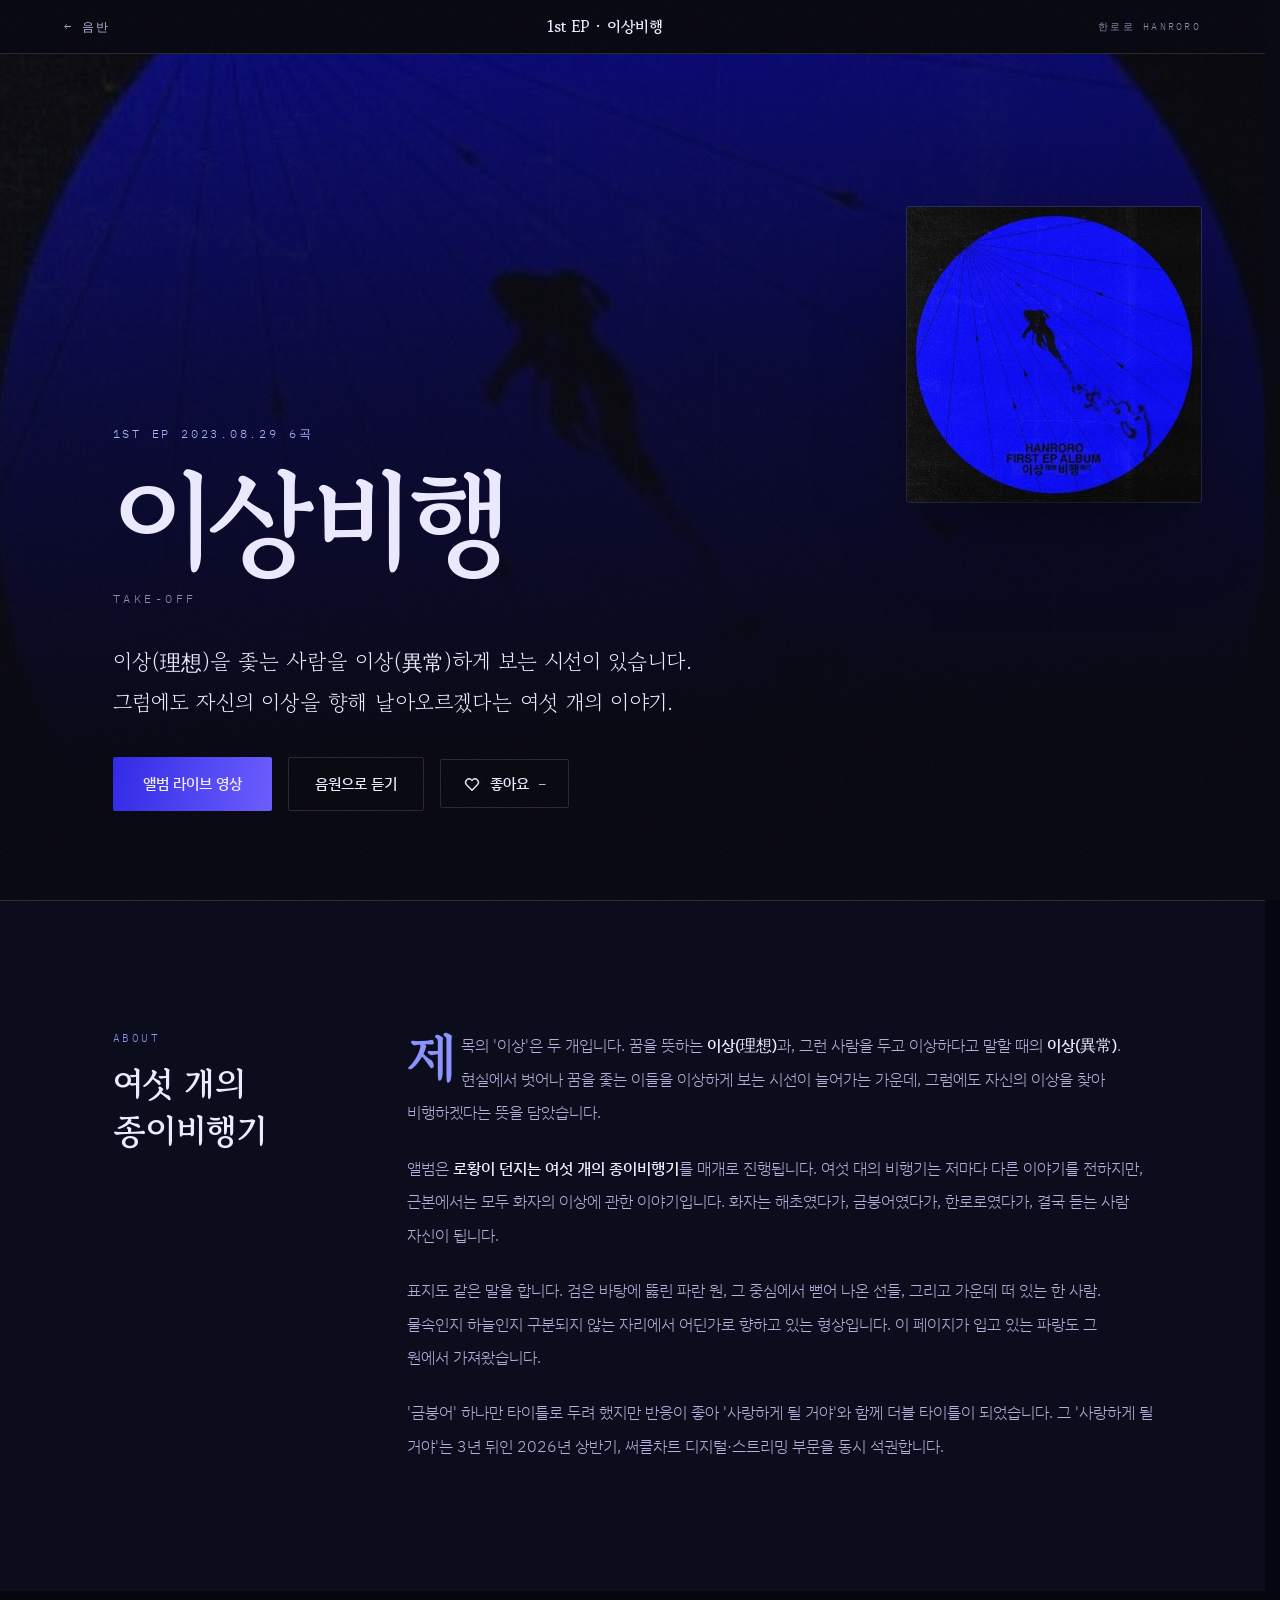
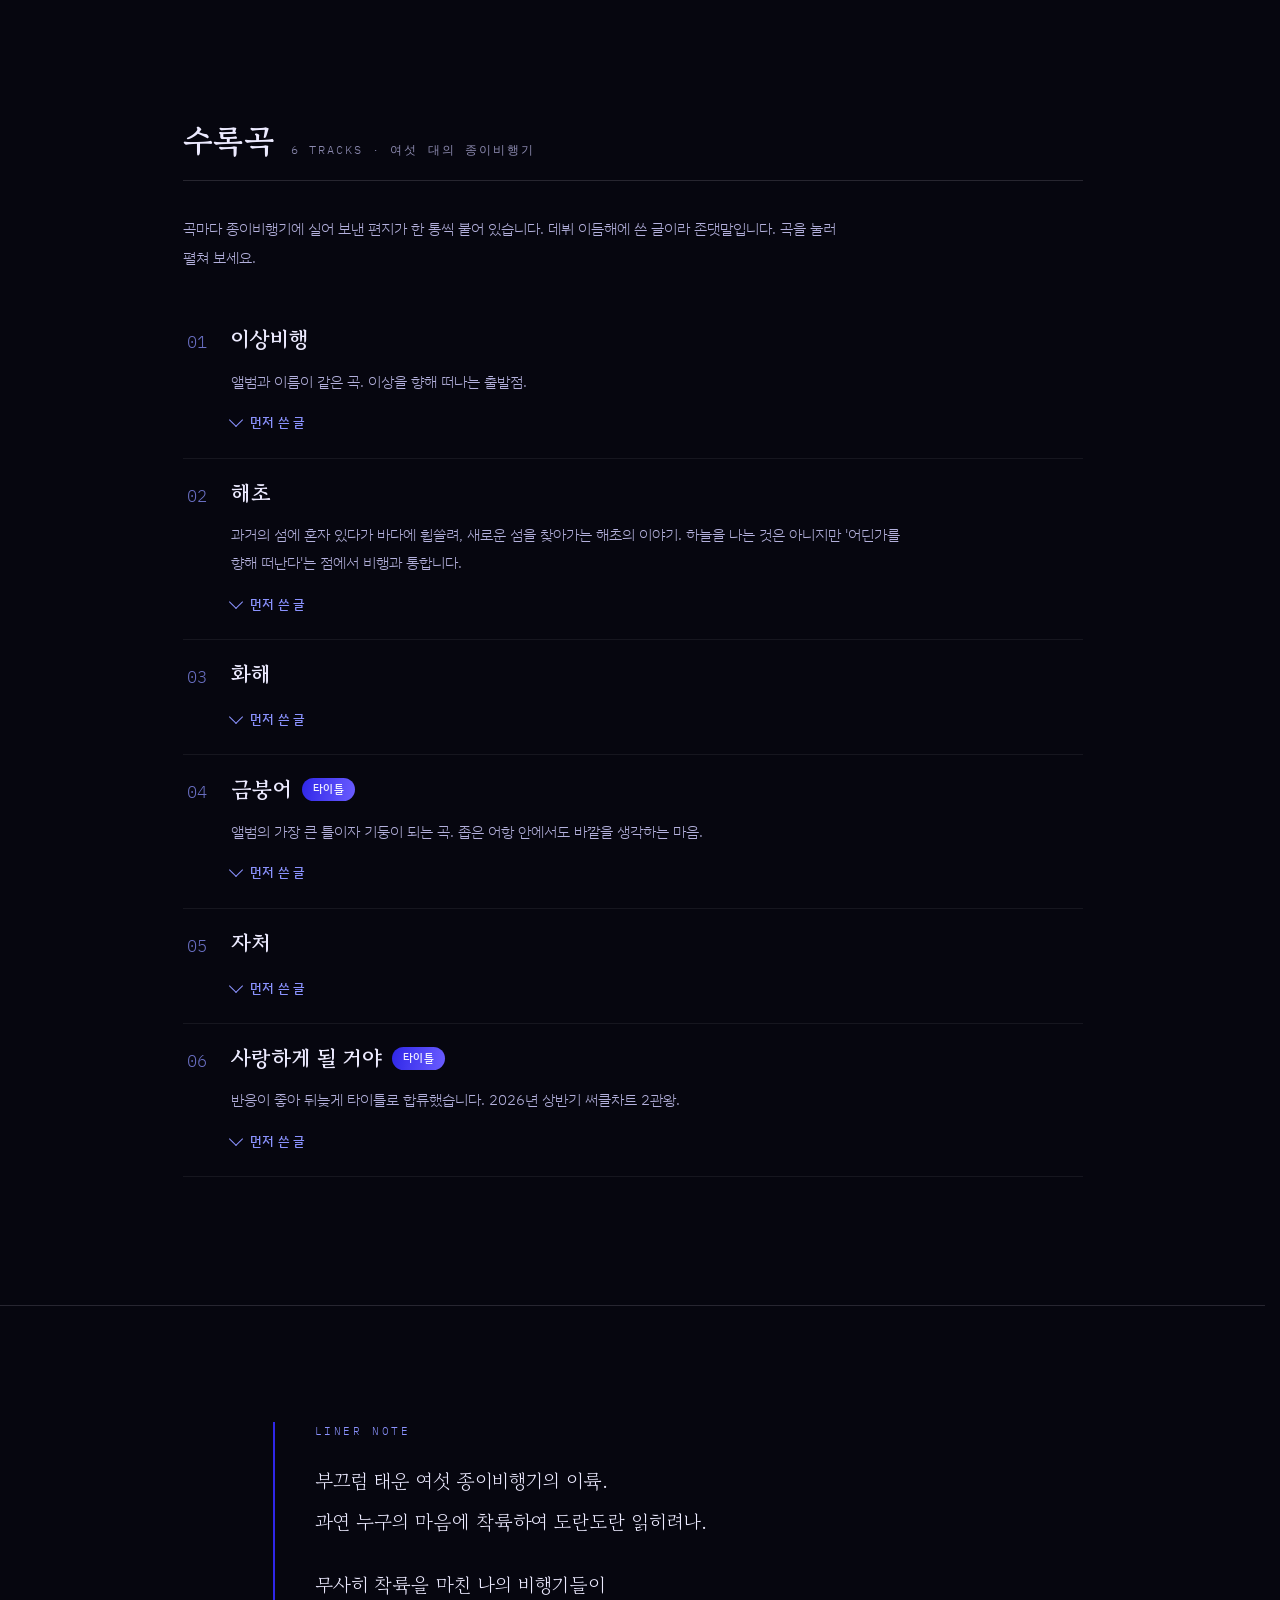
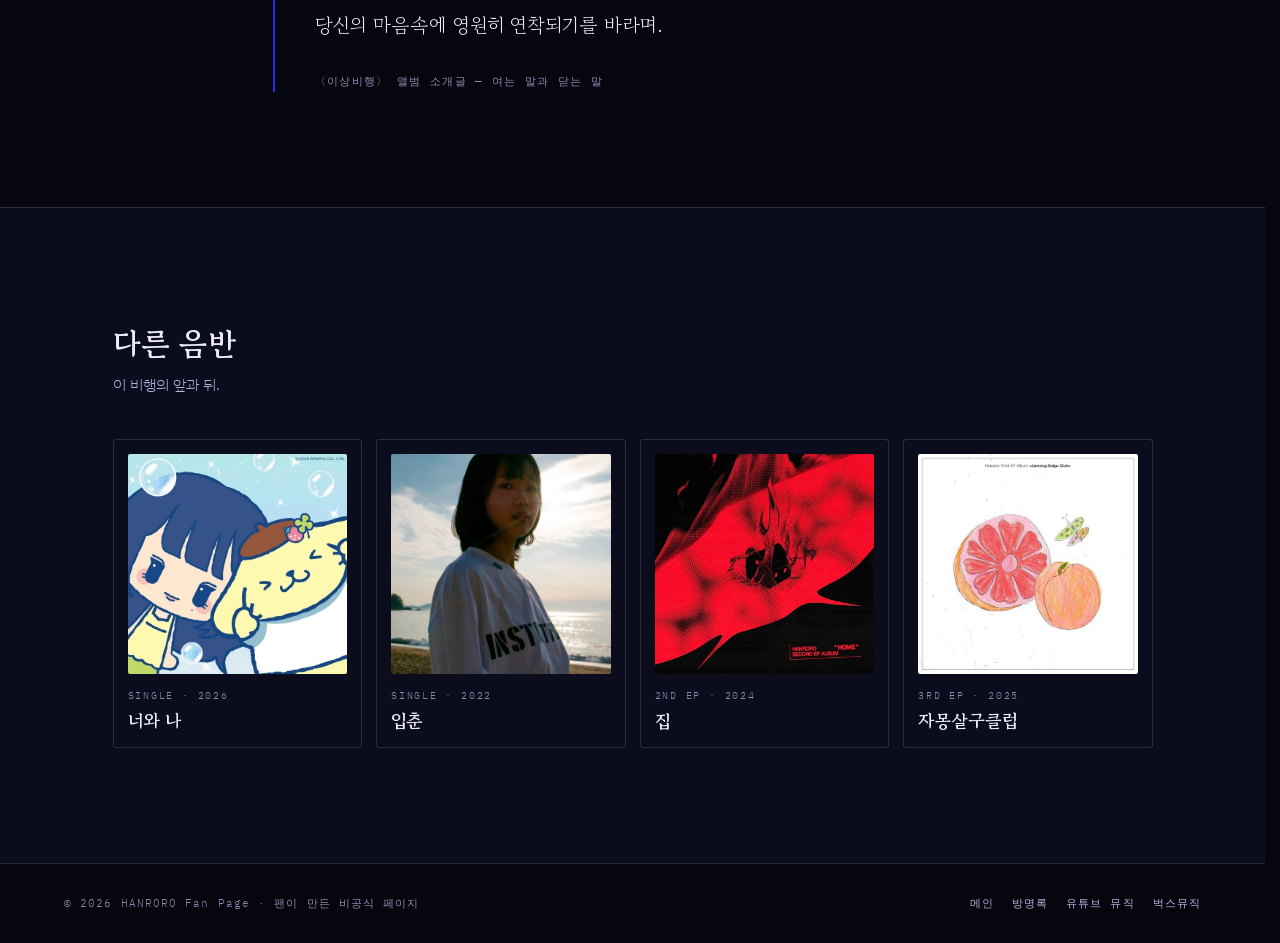
==== commit e35b9fe3: "주력 스트리밍을 유튜브 뮤직으로 (FIX.md F3) 와이즈앱 2026.06 국내 음악 앱 이용자: 유튜브뮤직 949만 > 스포티파이 622만 > 멜론 593만. 벅스는 순위에 없" ====
--- a/album-ep1.html
+++ b/album-ep1.html
@@ -217,8 +217,8 @@
   <span class="af-links">
     <a href="index.html">메인</a>
     <a href="guestbook.html">방명록</a>
+    <a href="https://music.youtube.com/channel/UCrDa_5OU-rhvXqWlPx5hgKQ" target="_blank" rel="noopener">유튜브 뮤직</a>
     <a href="https://music.bugs.co.kr/artist/20155724" target="_blank" rel="noopener">벅스뮤직</a>
-    <a href="https://www.youtube.com/channel/UCrDa_5OU-rhvXqWlPx5hgKQ" target="_blank" rel="noopener">YouTube</a>
   </span>
 </footer>
 
--- a/css/style.css
+++ b/css/style.css
@@ -621,7 +621,8 @@
   display:grid;
   /* 두 열이 붙어 있으면 어느 줄이 한 항목인지 안 읽힌다 → 열 사이를 크게 벌린다 */
   column-gap:clamp(28px, 5vw, 64px);
-  grid-template-columns:repeat(auto-fill, minmax(430px, 1fr));
+  /* min()이 없으면 화면이 430px보다 좁을 때 칸이 줄지 않아 가로로 넘친다 (390px에서 63px 넘쳤다) */
+  grid-template-columns:repeat(auto-fill, minmax(min(430px, 100%), 1fr));
 }
 .disc {
   display:grid; grid-template-columns:52px minmax(0,1fr) auto;
@@ -715,6 +716,14 @@
 .pl-item.is-on { background:var(--surface-2); box-shadow:inset 3px 0 0 var(--grapefruit); }
 .pl-item.is-on .pl-no { color:var(--apricot); }
 
+/* 주력 스트리밍 — 유튜브 뮤직만 버튼으로 세우고 나머지는 한 줄 보조 링크 */
+.plat {
+  margin-top:clamp(26px, 3.4vw, 40px);
+  display:flex; flex-wrap:wrap; align-items:center; gap:14px 18px;
+}
+.plat-alt { font-size:0.84rem; color:var(--text-far); }
+.plat-alt a { color:var(--apricot); text-underline-offset:3px; }
+
 .spot { margin-top:clamp(38px, 5vw, 60px); }
 .spot-head {
   font-family:var(--mono); font-size:0.7rem; font-weight:500;
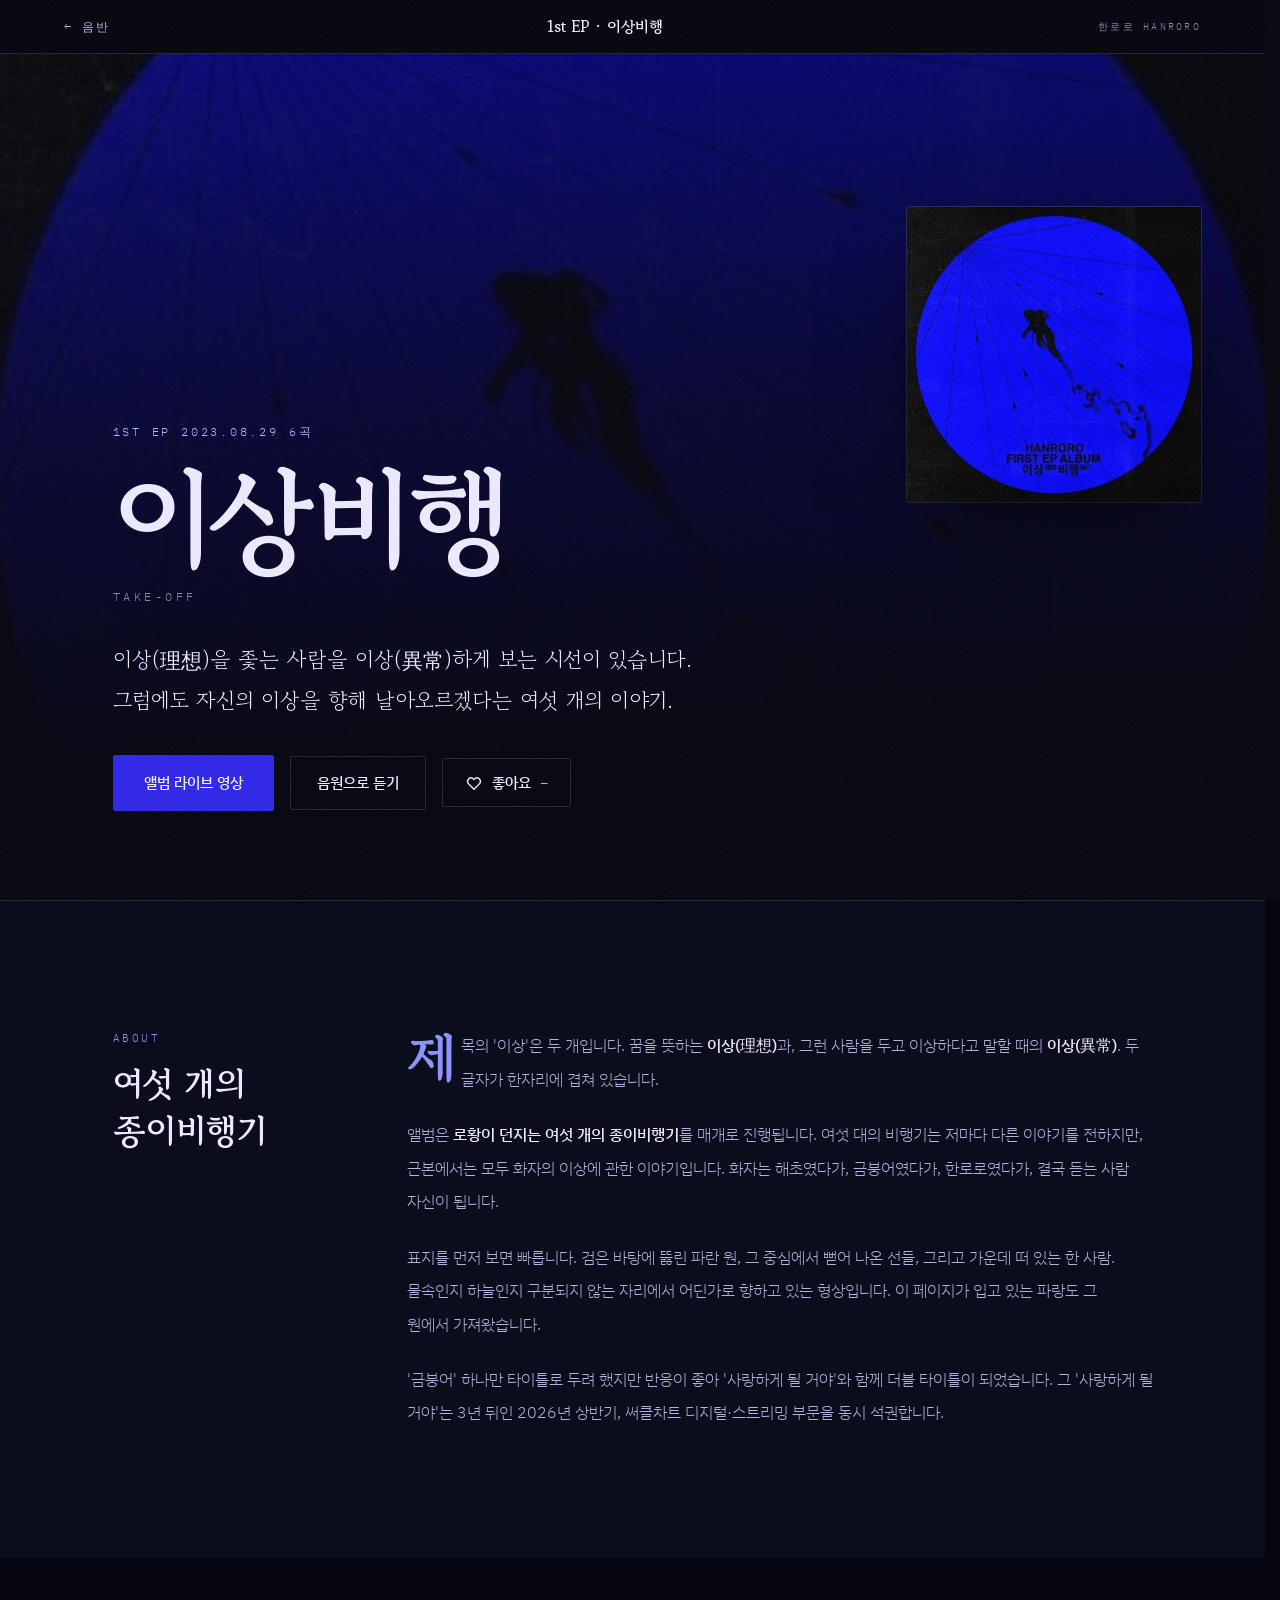
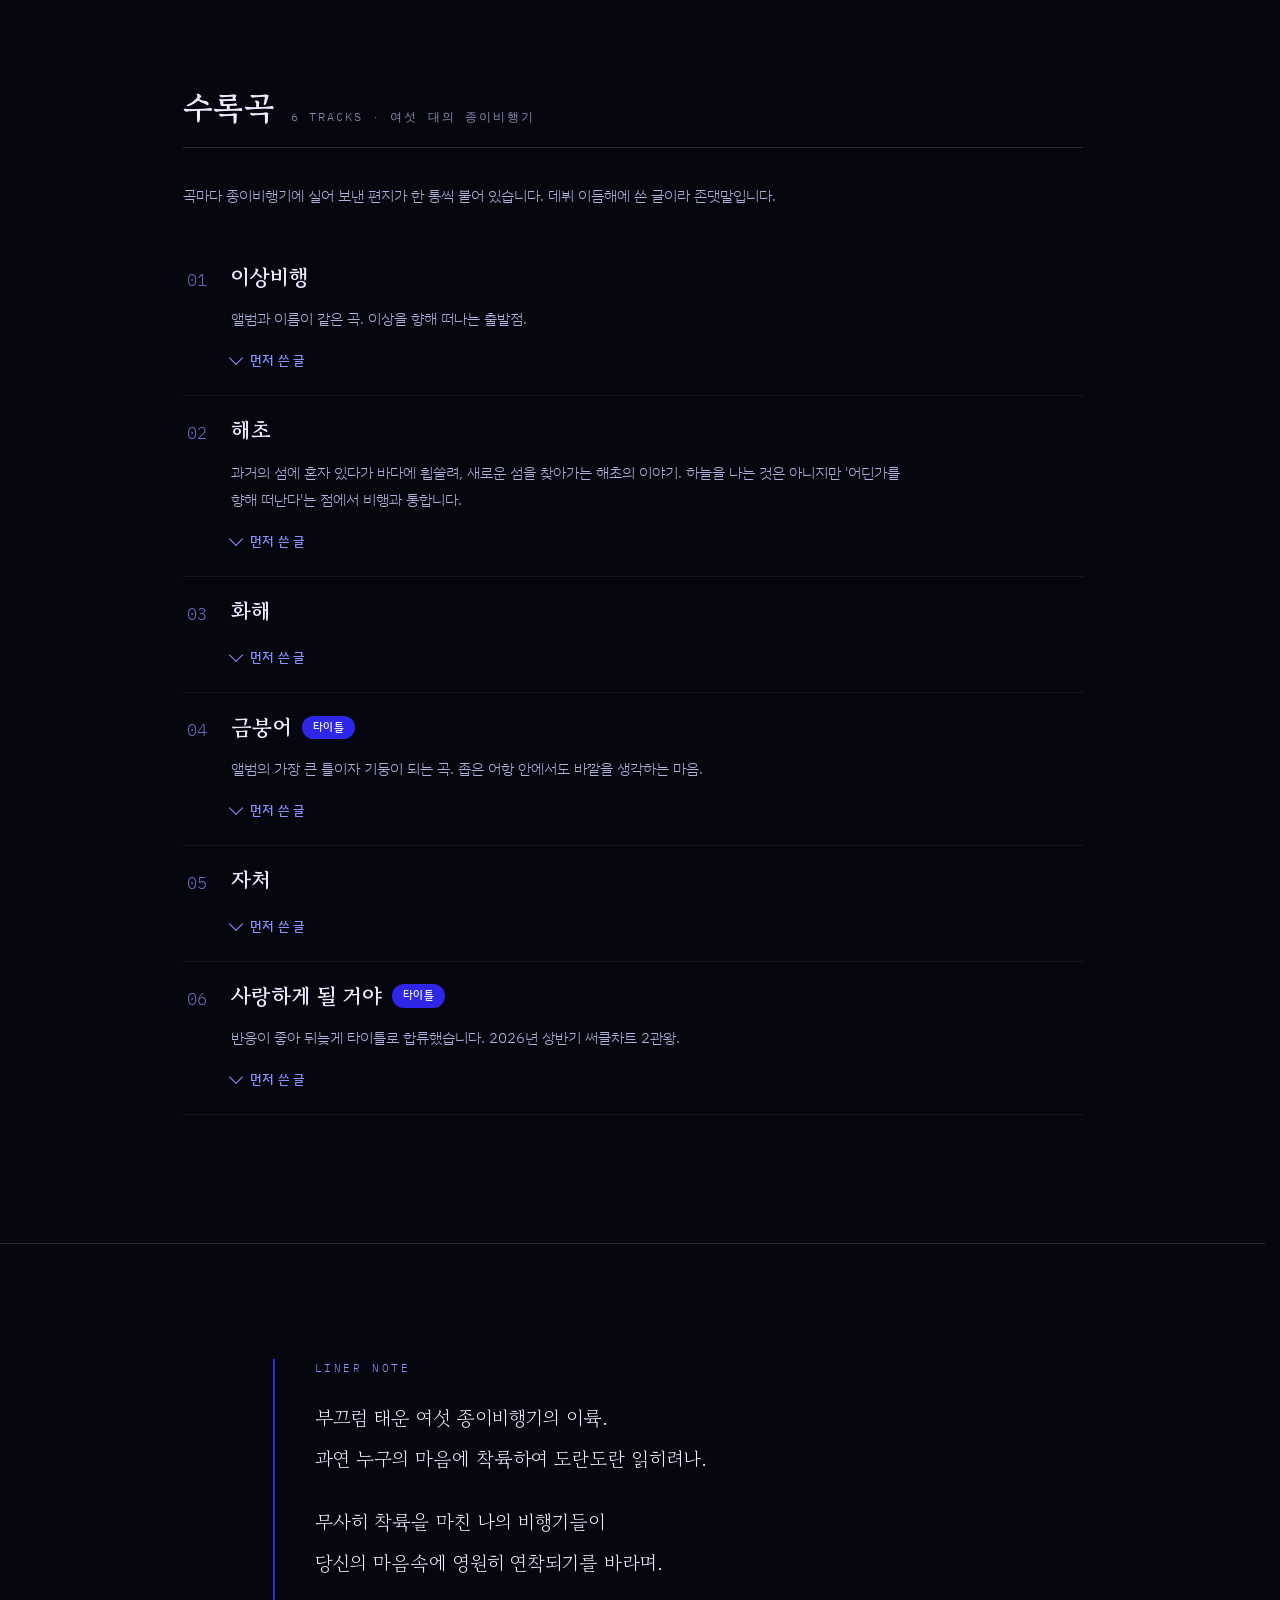
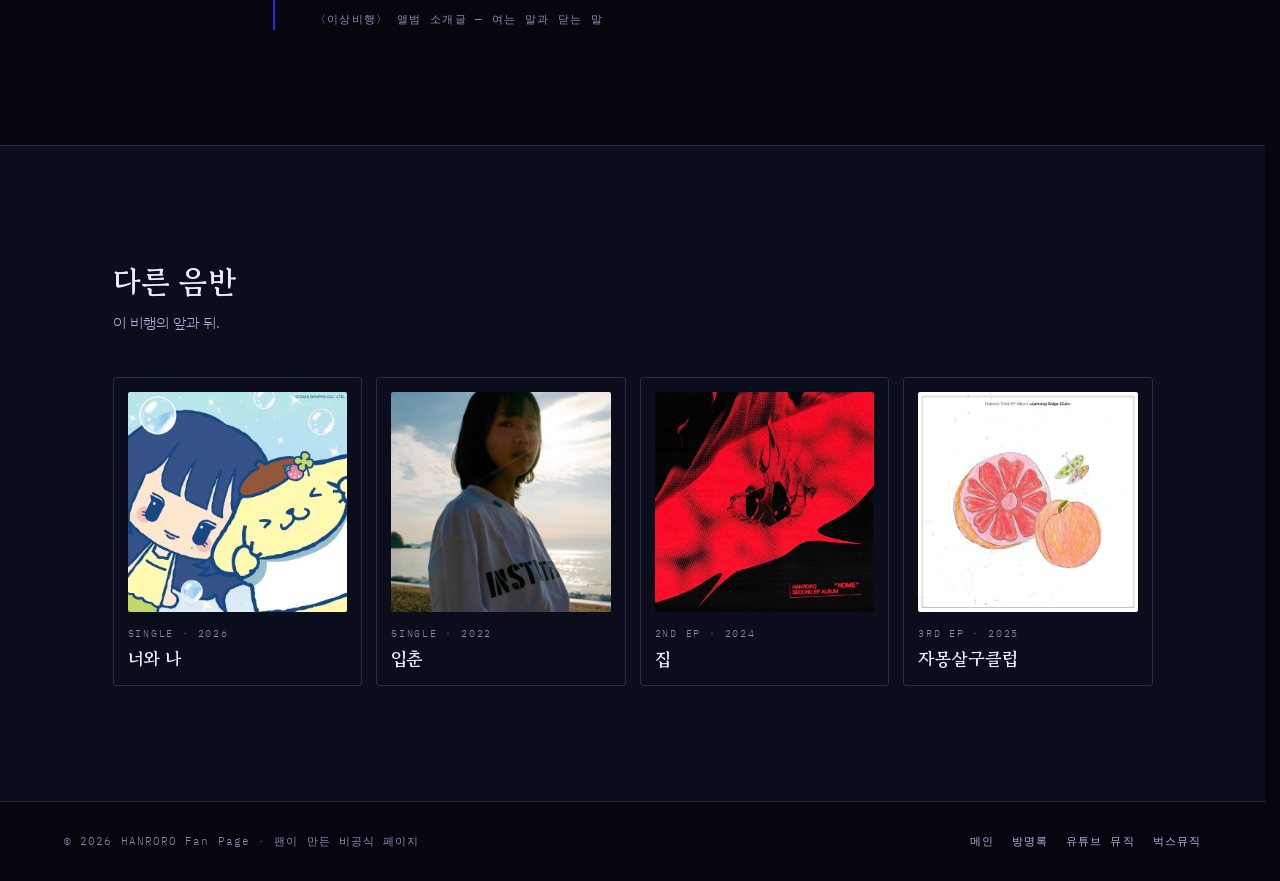
==== commit da00bc4d: "AI가 쓴 티 나는 문장 21곳을 사람 말투로 네 가지를 걷어냈다. - 대칭·회문 문장: "쓴 것이 노래가 되고, 노래가 다시 책이 됩니다",   "가사가 소설로 확장되고, 소설이" ====
--- a/album-ep1.html
+++ b/album-ep1.html
@@ -74,8 +74,7 @@
       <p>
         제목의 '이상'은 두 개입니다. 꿈을 뜻하는 <strong>이상(理想)</strong>과,
         그런 사람을 두고 이상하다고 말할 때의 <strong>이상(異常)</strong>.
-        현실에서 벗어나 꿈을 좇는 이들을 이상하게 보는 시선이 늘어가는 가운데,
-        그럼에도 자신의 이상을 찾아 비행하겠다는 뜻을 담았습니다.
+        두 글자가 한자리에 겹쳐 있습니다.
       </p>
       <p>
         앨범은 <strong>로황이 던지는 여섯 개의 종이비행기</strong>를 매개로 진행됩니다.
@@ -84,7 +83,7 @@
         화자는 해초였다가, 금붕어였다가, 한로로였다가, 결국 듣는 사람 자신이 됩니다.
       </p>
       <p>
-        표지도 같은 말을 합니다. 검은 바탕에 뚫린 파란 원, 그 중심에서 뻗어 나온
+        표지를 먼저 보면 빠릅니다. 검은 바탕에 뚫린 파란 원, 그 중심에서 뻗어 나온
         선들, 그리고 가운데 떠 있는 한 사람. 물속인지 하늘인지 구분되지 않는 자리에서
         어딘가로 향하고 있는 형상입니다. 이 페이지가 입고 있는 파랑도 그 원에서 가져왔습니다.
       </p>
@@ -106,7 +105,7 @@
     </div>
     <p class="list-lead" data-aos="fade-up">
       곡마다 종이비행기에 실어 보낸 편지가 한 통씩 붙어 있습니다.
-      데뷔 이듬해에 쓴 글이라 존댓말입니다. 곡을 눌러 펼쳐 보세요.
+      데뷔 이듬해에 쓴 글이라 존댓말입니다.
     </p>
     <ol class="tl">
       <li data-aos="fade-up">
--- a/css/style.css
+++ b/css/style.css
@@ -12,6 +12,18 @@
   --brand-1: #e05a7a;   /* 자몽 */
   --brand-2: #f0a45c;   /* 살구 */
   --btn-ink: #16121a;   /* 브랜드색으로 채운 면 위에 얹는 글자색 */
+
+  /* 눌리는 것(버튼·켜진 칩)의 채움. 자몽→살구 그라디언트로 채우면 페이지에서
+     그것만 튀어나온다 — 사탕색 덩어리가 글 위에 얹힌 꼴이었다.
+     본문 먹/종이를 그대로 뒤집어 쓰면 대비는 가장 세면서 색은 페이지 안에 남는다.
+     여명색은 작은 자리(eyebrow·링크·지평선·0+0=∞)에만 남겨 강조로 쓴다.
+     ⚠️ 앨범 페이지는 album.css가 이 둘을 그 앨범 브랜드색으로 덮는다 — 거기선 색이 곧 세계다 */
+  --btn-bg: var(--text);
+  --btn-fg: var(--bg);
+
+  /* 사진 위에 얹는 조작부(재생 버튼). 두 테마 모두 어두운 사진 위라 값이 하나뿐이다 */
+  --glass:     rgba(243, 237, 227, 0.9);
+  --glass-ink: #17141c;
 
   --serif: 'Gowun Batang', 'Nanum Myeongjo', serif;
   --sans:  'IBM Plex Sans KR', 'Malgun Gothic', sans-serif;
@@ -257,38 +269,6 @@
 :root[data-theme="light"] .theme-toggle .i-sun  { opacity:1; transform:rotate(0) scale(1); }
 :root[data-theme="light"] .theme-toggle .i-moon { opacity:0; transform:rotate(70deg) scale(0.5); }
 
-/* ── 둥둥 뜨는 배지 ────────────────────────────────────────── */
-.badge {
-  position:absolute; z-index:3;
-  font-family:var(--mono); font-size:0.64rem; font-weight:500;
-  letter-spacing:0.13em; white-space:nowrap;
-  padding:7px 15px; border-radius:999px;
-  animation:badge-float 3.6s ease-in-out infinite;
-}
-.badge-solid {
-  background:linear-gradient(100deg, var(--brand-1), var(--brand-2));
-  color:var(--btn-ink); box-shadow:0 10px 26px rgba(224,90,122,0.34);
-}
-.badge-ghost {
-  background:var(--surface); color:var(--text);
-  border:1px solid var(--line);
-  box-shadow:0 8px 22px var(--scrim);
-}
-/* 위치 — 사진 모서리에 살짝 걸치게 */
-.badge-tl { top:16px;    left:-14px;  transform:rotate(-5deg); }
-.badge-br { bottom:18px; right:-14px; transform:rotate(3deg); }
-.badge-tr { top:18px;    right:16px; }
-/* 히어로 오른쪽 빈 공간 — 가장 최근 성과를 띄운다 */
-.hero-badge { top:clamp(88px, 15vh, 160px); right:var(--gutter); }
-.badge-float-2 { animation-delay:-1.2s; }
-.badge-float-3 { animation-delay:-2.4s; }
-
-/* 회전이 걸린 배지는 회전을 유지한 채 떠야 한다 */
-@keyframes badge-float {
-  0%,100% { translate:0 0; }
-  50%     { translate:0 -8px; }
-}
-
 /* ── 히어로 ───────────────────────────────────────────────── */
 .hero {
   position:relative;
@@ -380,10 +360,10 @@
   display:inline-flex; align-items:center; gap:10px;
   padding:14px 30px;
   font-family:var(--sans); font-size:0.92rem; font-weight:500;
-  text-decoration:none; border:none; border-radius:2px; cursor:pointer;
-  background:linear-gradient(100deg, var(--brand-1) 0%, var(--brand-2) 100%);
-  color:var(--btn-ink);
-  transition:transform .22s ease, box-shadow .22s ease;
+  text-decoration:none; border:1px solid transparent; border-radius:2px; cursor:pointer;
+  background:var(--btn-bg);
+  color:var(--btn-fg);
+  transition:transform .22s ease, box-shadow .22s ease, background .22s ease;
 }
 .btn:hover { transform:translateY(-2px); box-shadow:var(--shadow-lift); }
 .btn-ghost {
@@ -412,8 +392,10 @@
   gap:clamp(32px, 5vw, 68px); align-items:start;
 }
 .about-photo { position:relative; }
+/* height:auto가 없으면 <img height="976"> 속성이 그대로 살아 aspect-ratio가 무시된다.
+   그러면 사진이 976px로 서고, 글 칼럼은 618px에서 끝나 옆에 350px 넘는 빈 칸이 남는다 */
 .about-photo img {
-  width:100%; aspect-ratio:3/4; object-fit:cover;
+  width:100%; height:auto; aspect-ratio:3/4; object-fit:cover;
   border-radius:2px;
   filter:saturate(0.92);
 }
@@ -537,10 +519,10 @@
 }
 .chip:hover { color:var(--apricot); border-color:var(--apricot); }
 .chip b { font-weight:500; opacity:0.55; margin-left:4px; }
-/* 켜진 칩만 브랜드색으로 채운다. 채운 면 위 글자는 늘 --btn-ink */
+/* 켜진 칩은 버튼과 같은 채움을 쓴다(--btn-bg/--btn-fg).
+   자몽→살구로 채우면 열 개 중 두 개가 사탕처럼 튀어 목록보다 먼저 읽혔다 */
 .chip.is-on {
-  background:linear-gradient(100deg, var(--brand-1), var(--brand-2));
-  border-color:transparent; color:var(--btn-ink);
+  background:var(--btn-bg); border-color:transparent; color:var(--btn-fg);
 }
 .chip.is-on b { opacity:0.7; }
 .dfil-count {
@@ -683,17 +665,28 @@
   filter:saturate(0.92) brightness(0.86);
 }
 .pl-facade:hover .pl-thumb { transform:scale(1.035); filter:none; }
+/* 재생 버튼 — 자몽→살구로 채운 동그라미에 분홍 후광까지 얹혀 있었다.
+   이 페이지에서 둥근 건 배지 몇 개뿐이고 나머지는 전부 2px 각진 면이라
+   그 원 하나만 다른 사이트에서 옮겨 붙인 것처럼 떠 있었다.
+   → 사진 위에 놓인 종이 한 조각으로 바꾼다. 각은 .btn과 같은 2px,
+   채움은 반투명 종이(--glass), 삼각형은 먹(--glass-ink). */
 .pl-play {
   position:absolute; inset:50% auto auto 50%; translate:-50% -50%;
-  width:clamp(56px, 7vw, 74px); aspect-ratio:1; border-radius:50%;
+  width:clamp(54px, 6vw, 66px); aspect-ratio:7/5; border-radius:2px;
   display:grid; place-items:center;
-  background:linear-gradient(100deg, var(--brand-1), var(--brand-2));
-  color:var(--btn-ink);
-  box-shadow:0 12px 34px rgba(224,90,122,0.42);
-  transition:transform .24s ease;
-}
-.pl-facade:hover .pl-play { transform:scale(1.08); }
-.pl-play svg { width:46%; margin-left:8%; }   /* 삼각형 무게중심 보정 */
+  /* 평소엔 사진 위에 낀 성에처럼 흐릿하게만 있다가, 마우스를 올리면 종이로 굳는다 */
+  background:color-mix(in srgb, var(--glass-ink) 62%, transparent);
+  border:1px solid color-mix(in srgb, var(--glass) 72%, transparent);
+  color:var(--glass);
+  backdrop-filter:blur(6px) saturate(1.2);
+  box-shadow:0 6px 20px var(--scrim);
+  transition:transform .24s ease, background .24s ease, color .24s ease, border-color .24s ease;
+}
+.pl-facade:hover .pl-play {
+  transform:scale(1.06);
+  background:var(--glass); border-color:var(--glass); color:var(--glass-ink);
+}
+.pl-play svg { width:31%; }   /* 무게중심 보정은 SVG path 안에 들어 있다 — 여백으로 밀지 말 것 */
 .pl-caption { margin-top:14px; display:flex; flex-wrap:wrap; align-items:baseline; gap:6px 12px; }
 .pl-caption b { font-family:var(--serif); font-size:1.15rem; font-weight:700; }
 .pl-caption span { font-family:var(--mono); font-size:0.72rem; letter-spacing:0.08em; color:var(--text-far); }
@@ -724,16 +717,6 @@
 .plat-alt { font-size:0.84rem; color:var(--text-far); }
 .plat-alt a { color:var(--apricot); text-underline-offset:3px; }
 
-.spot { margin-top:clamp(38px, 5vw, 60px); }
-.spot-head {
-  font-family:var(--mono); font-size:0.7rem; font-weight:500;
-  letter-spacing:0.24em; text-transform:uppercase;
-  color:var(--text-far); margin-bottom:14px;
-}
-.spot-frame { border:0; border-radius:12px; display:block; width:100%; }
-.spot-note { font-size:0.84rem; color:var(--text-far); margin-top:12px; }
-.spot-note a { color:var(--apricot); text-underline-offset:3px; }
-
 /* ── 문장 — 인터뷰에서 실제로 한 말만. 한 장의 원고지 위에 얹는다 ──── */
 .words { position:relative; background:var(--bg); border-top:1px solid var(--line); overflow:hidden; }
 .words-grid { position:absolute; inset:0; opacity:0.5; }
@@ -815,8 +798,7 @@
   border:1px solid var(--line);
 }
 .gig-dday.is-today {
-  background:linear-gradient(100deg, var(--brand-1), var(--brand-2));
-  color:var(--btn-ink); border-color:transparent;
+  background:var(--btn-bg); color:var(--btn-fg); border-color:transparent;
 }
 .gig-title { font-size:clamp(1.15rem, 2.4vw, 1.5rem); margin-bottom:5px; }
 .gig-place { font-family:var(--mono); font-size:0.74rem; letter-spacing:0.06em; color:var(--apricot); }
@@ -828,31 +810,12 @@
 }
 
 /* 셋리스트 — <details>가 여닫기를 다 해준다. JS도, aria 속성도 필요 없다 */
-.setlist {
-  margin-top:clamp(30px, 4vw, 44px);
-  border:1px solid var(--line); border-radius:4px;
-  background:var(--surface);
-}
-.setlist summary {
-  cursor:pointer; list-style:none;
-  padding:16px clamp(18px, 2.4vw, 26px);
-  font-family:var(--mono); font-size:0.74rem; letter-spacing:0.16em; text-transform:uppercase;
-  color:var(--text-dim);
-  display:flex; align-items:center; gap:10px;
-}
-.setlist summary::-webkit-details-marker { display:none; }
-.setlist summary::before {
-  content:'+'; font-size:1rem; line-height:1; color:var(--grapefruit);
-  transition:rotate .24s ease;
-}
-.setlist[open] summary::before { content:'+'; rotate:45deg; }
-.setlist summary:hover { color:var(--apricot); }
-.setlist-body {
-  padding:0 clamp(18px, 2.4vw, 26px) 22px;
-  color:var(--text-dim); font-size:0.92rem; max-width:74ch;
-}
-.setlist-hint { margin-top:10px; color:var(--text-far); font-size:0.86rem; }
-.setlist-hint a { color:var(--apricot); text-underline-offset:3px; }
+/* 셋리스트는 아직 채울 데이터가 없다. 빈 <details>는 눌러야 '없음'을 알게 되므로 한 줄로 적어둔다 */
+.live-note {
+  margin-top:clamp(24px, 3.4vw, 34px);
+  max-width:74ch; font-size:0.88rem; color:var(--text-far);
+}
+.live-note a { color:var(--apricot); text-underline-offset:3px; }
 
 /* ── 행보 (타임라인) ───────────────────────────────────────── */
 .activity { background:var(--surface); border-top:1px solid var(--line); }
@@ -1062,15 +1025,22 @@
 .gb-form input:focus, .gb-form textarea:focus {
   outline:none; border-color:var(--grapefruit); background:var(--surface-2);
 }
+/* 글자 수. 500자에서 maxlength가 조용히 잘라내면 '입력이 안 된다'로 읽힌다 */
+.gb-count {
+  margin:-6px 2px 0; text-align:right;
+  font-family:var(--mono); font-size:0.68rem; letter-spacing:0.06em;
+  color:var(--text-far);
+}
+.gb-count.is-full { color:var(--grapefruit); }
+
 .gb-form button {
   align-self:flex-start; margin-top:4px;
   padding:14px 32px;
   font-family:var(--sans); font-size:0.92rem; font-weight:500;
   border:none; border-radius:2px; cursor:pointer;
-  /* 채움은 --brand-*, 글자는 --btn-ink. --grapefruit/--apricot은 '글자용'이라
-     낮 모드에서 #c33a60→#94540b(짙은 루비→고동)이 되어 버튼이 시커멓게 나왔다 */
-  background:linear-gradient(100deg, var(--brand-1), var(--brand-2));
-  color:var(--btn-ink);
+  /* .btn과 같은 채움 (--btn-bg/--btn-fg) */
+  background:var(--btn-bg);
+  color:var(--btn-fg);
   transition:transform .22s ease, box-shadow .22s ease;
 }
 .gb-form button:hover { transform:translateY(-2px); box-shadow:var(--shadow-lift); }
@@ -1199,8 +1169,8 @@
   transition:transform .2s ease, box-shadow .2s ease, border-color .2s ease, color .2s ease;
 }
 .hr-swal-confirm {
-  border:none; color:var(--btn-ink);
-  background:linear-gradient(100deg, var(--brand-1), var(--brand-2));
+  border:none; color:var(--btn-fg);
+  background:var(--btn-bg);
 }
 .hr-swal-confirm:hover { transform:translateY(-2px); box-shadow:var(--shadow-lift); }
 .hr-swal-cancel {
@@ -1251,7 +1221,6 @@
 
 @media (max-width:900px) {
   /* 히어로가 좁아지면 본문과 겹친다 */
-  .hero-badge { display:none; }
 
 
   .about-grid { grid-template-columns:1fr; gap:32px; }
@@ -1300,7 +1269,11 @@
 
   .link-grid { grid-template-columns:1fr; }
 
-  .foot-grid { flex-direction:column; gap:26px; }
+  /* 한 줄씩 세우면 링크 스무 개가 화면 한 장을 통째로 먹는다 → 두 칸으로 접는다.
+     grid로 접으면 목록 길이가 제각각이라 짧은 칸 옆이 통째로 빈다 → 다단(columns)으로 흘린다 */
+  .foot-grid { display:block; columns:2; column-gap:26px; padding-bottom:26px; }
+  .foot-brand { column-span:all; margin-bottom:26px; }
+  .foot-col { break-inside:avoid; margin-bottom:26px; }
   .gb-form button { align-self:stretch; text-align:center; justify-content:center; }
 }
 
@@ -1311,9 +1284,6 @@
   .record-tracks li { font-size:0.68rem; padding:3px 8px; }
   .gb-entry-head { flex-direction:column; gap:3px; }
   .formula { gap:8px; }
-  .badge { font-size:0.6rem; padding:6px 12px; }
-  .badge-tl { left:-8px; }
-  .badge-br { right:-8px; }
   .btn, .btn-ghost { width:100%; justify-content:center; }
 }
 
--- a/css/album.css
+++ b/css/album.css
@@ -332,7 +332,7 @@
 .trk-flag {
   font-family:var(--sans); font-size:0.68rem; font-weight:500;
   letter-spacing:0.02em; line-height:1.6;
-  color:var(--btn-ink); background:linear-gradient(100deg, var(--brand-1), var(--brand-2));
+  color:var(--btn-ink); background:var(--brand-1);
   padding:3px 11px; border-radius:999px; white-space:nowrap;
 }
 .trk-flag-soft { background:none; color:var(--text-far); border:1px solid var(--line); }
@@ -347,7 +347,9 @@
 .sibs-head p { color:var(--text-dim); font-size:0.96rem; margin-top:8px; }
 .sib-grid {
   max-width:1040px; margin:0 auto;
-  display:grid; grid-template-columns:repeat(auto-fit, minmax(190px, 1fr)); gap:14px;
+  /* 190px면 390px 화면에서 한 칸으로 떨어져 '다른 음반'만 1900px가 된다.
+     158px이면 휴대폰에서도 두 칸이 서고, 넓은 화면에서는 어차피 넉 장이 4열로 늘어난다 */
+  display:grid; grid-template-columns:repeat(auto-fit, minmax(min(158px, 100%), 1fr)); gap:14px;
 }
 .sib {
   display:block; text-decoration:none; padding:14px;
@@ -361,6 +363,11 @@
   letter-spacing:0.18em; text-transform:uppercase; color:var(--text-far); margin-bottom:5px;
 }
 .sib h3 { font-family:var(--serif); font-weight:700; font-size:1.1rem; }
+
+/* 앨범 페이지의 버튼은 그 앨범 브랜드색으로 채운다 — 여기선 색이 곧 세계다.
+   메인은 --btn-bg/--btn-fg가 본문 먹/종이로 잡혀 있고(style.css), 이 한 줄이 그걸 덮는다.
+   그라디언트는 쓰지 않는다. 단색이라야 표지에서 뽑은 색이 그대로 읽힌다. */
+:root[data-album] { --btn-bg:var(--brand-1); --btn-fg:var(--btn-ink); }
 
 /* ── 푸터 — 한 줄로 끝낸다 ────────────────────────────────── */
 .af {
